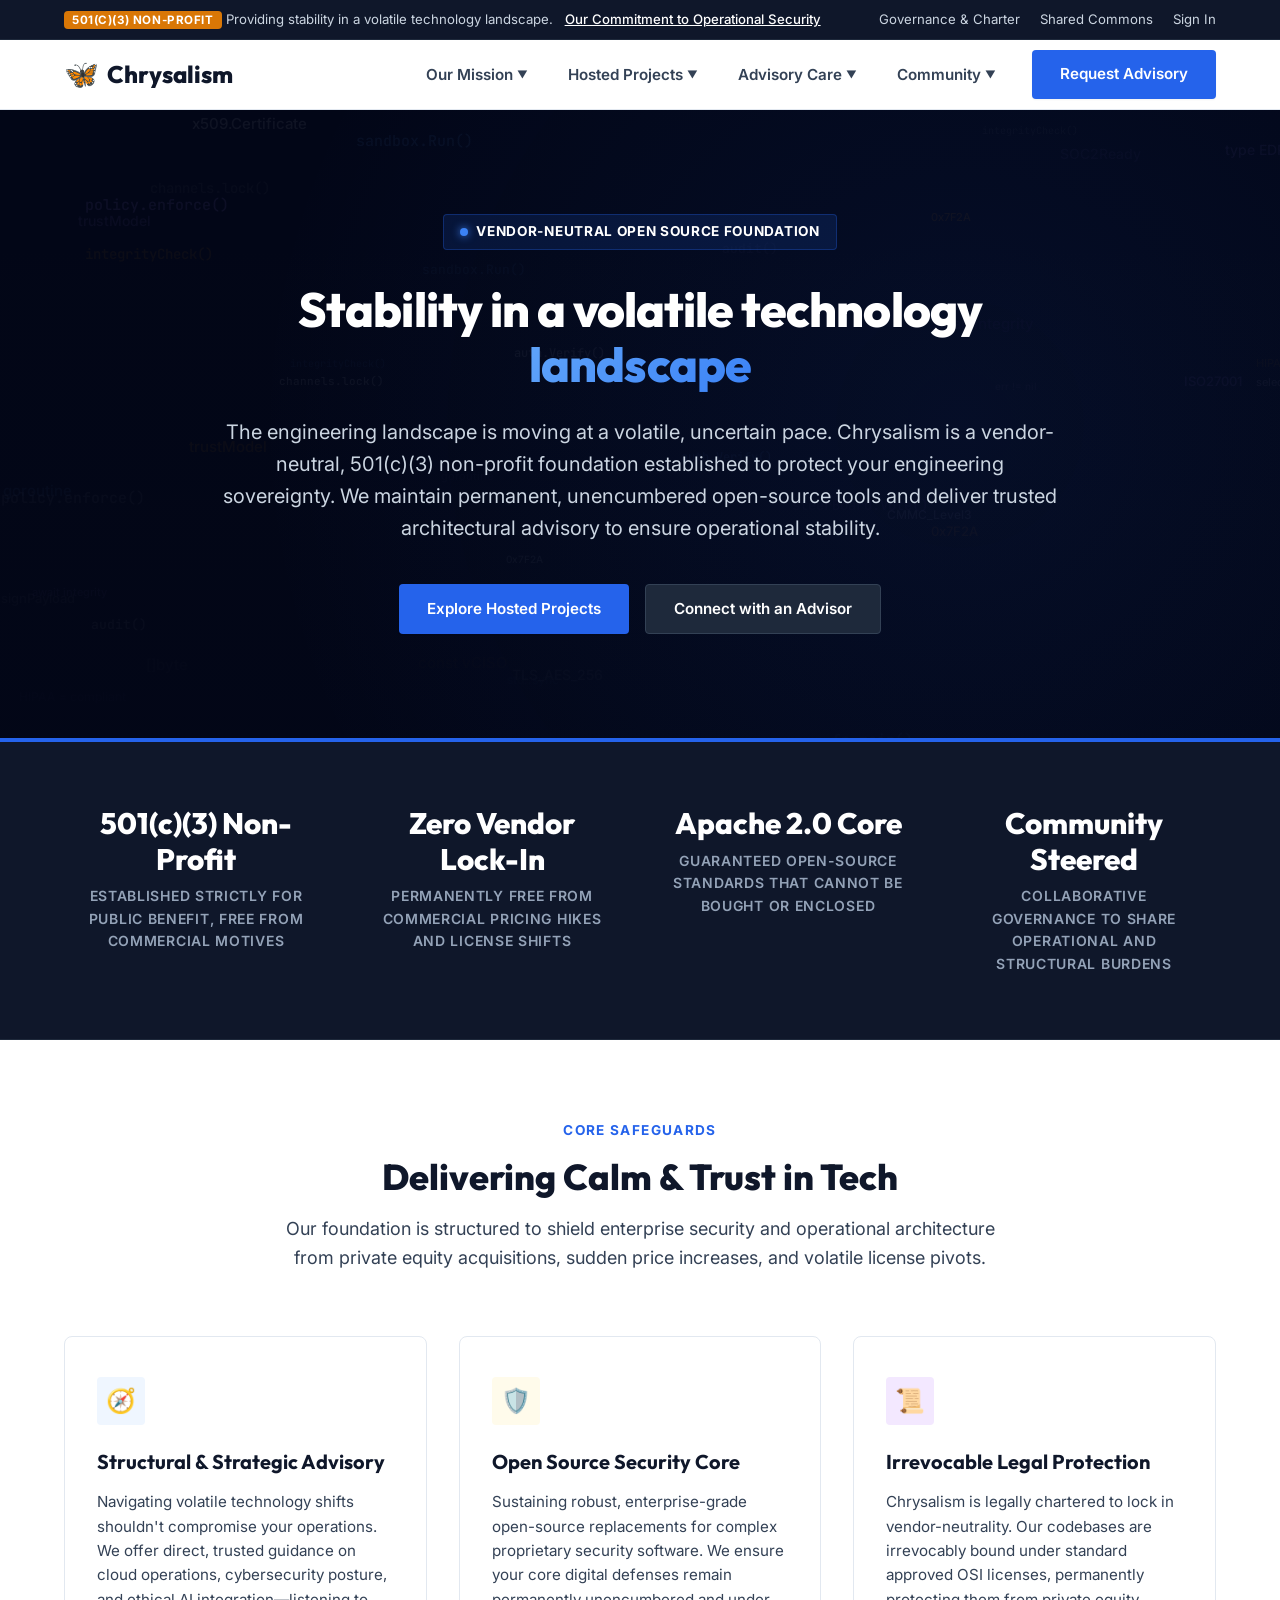
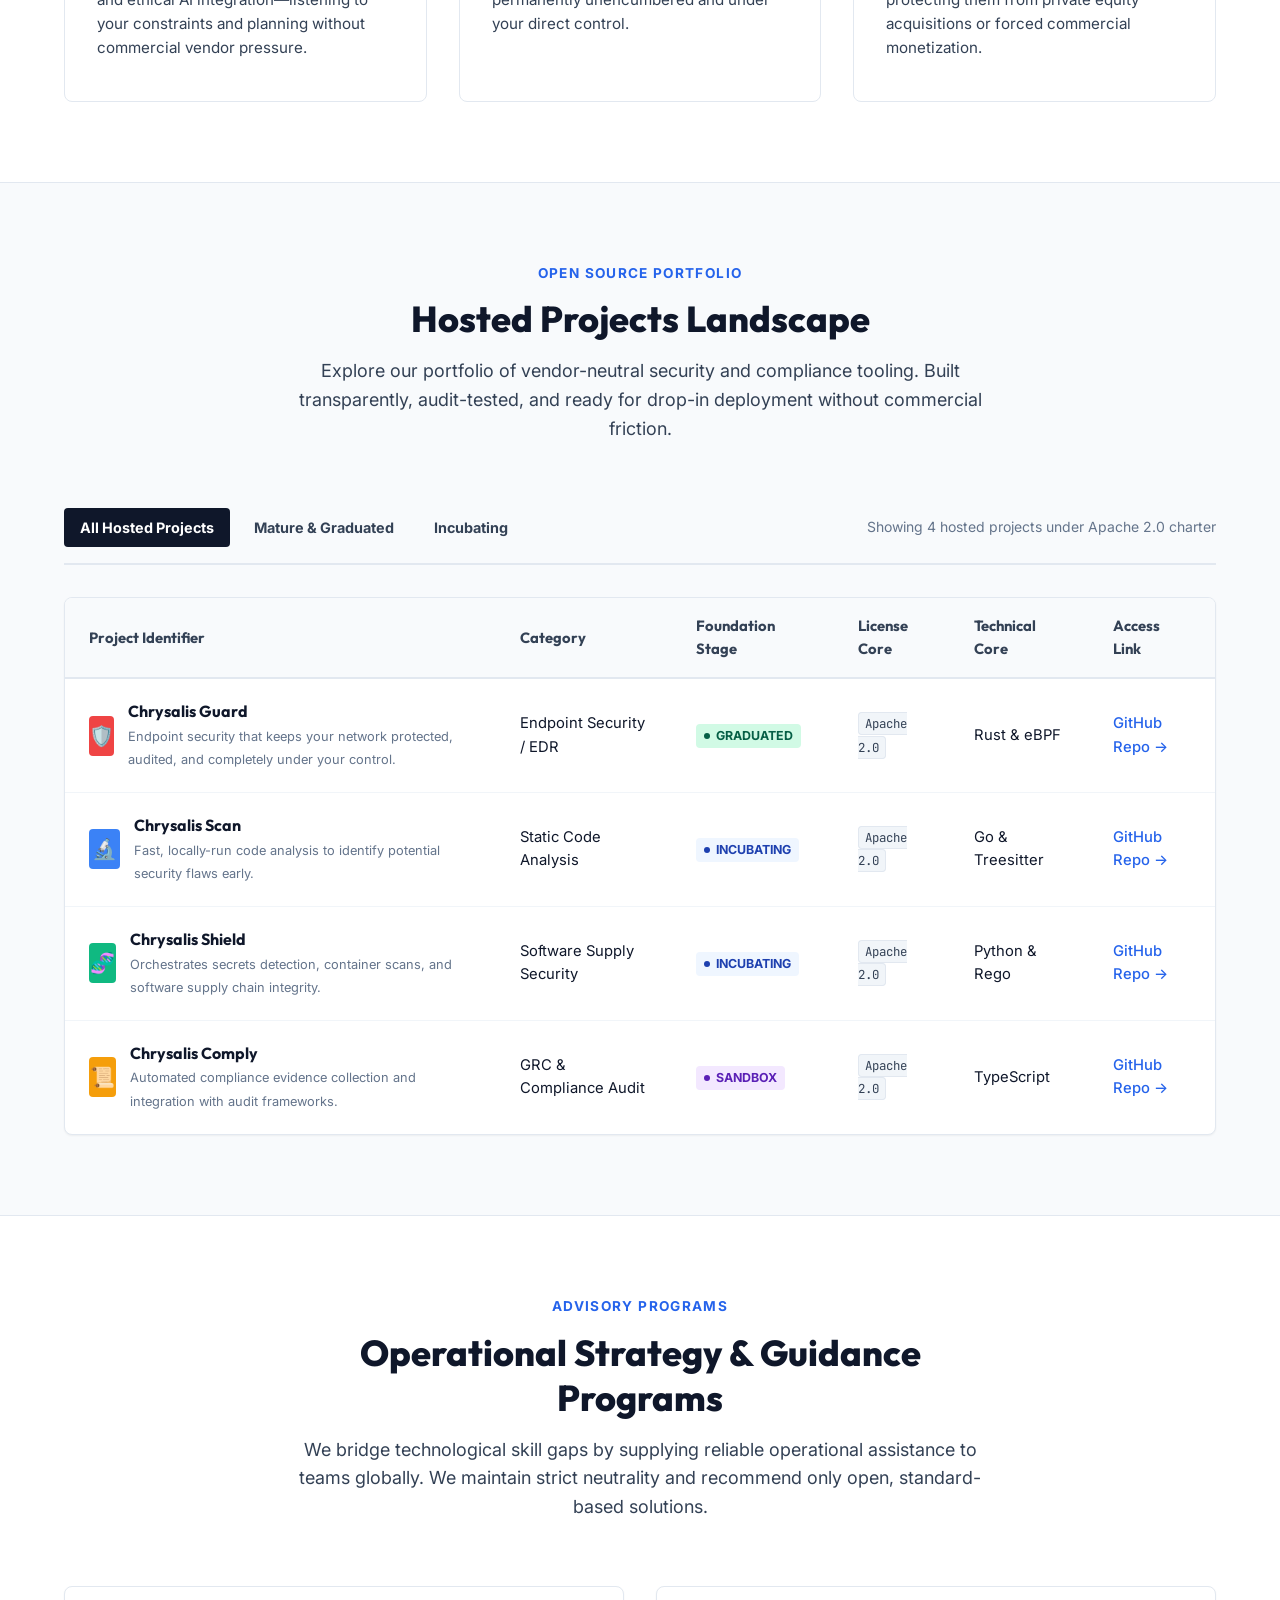
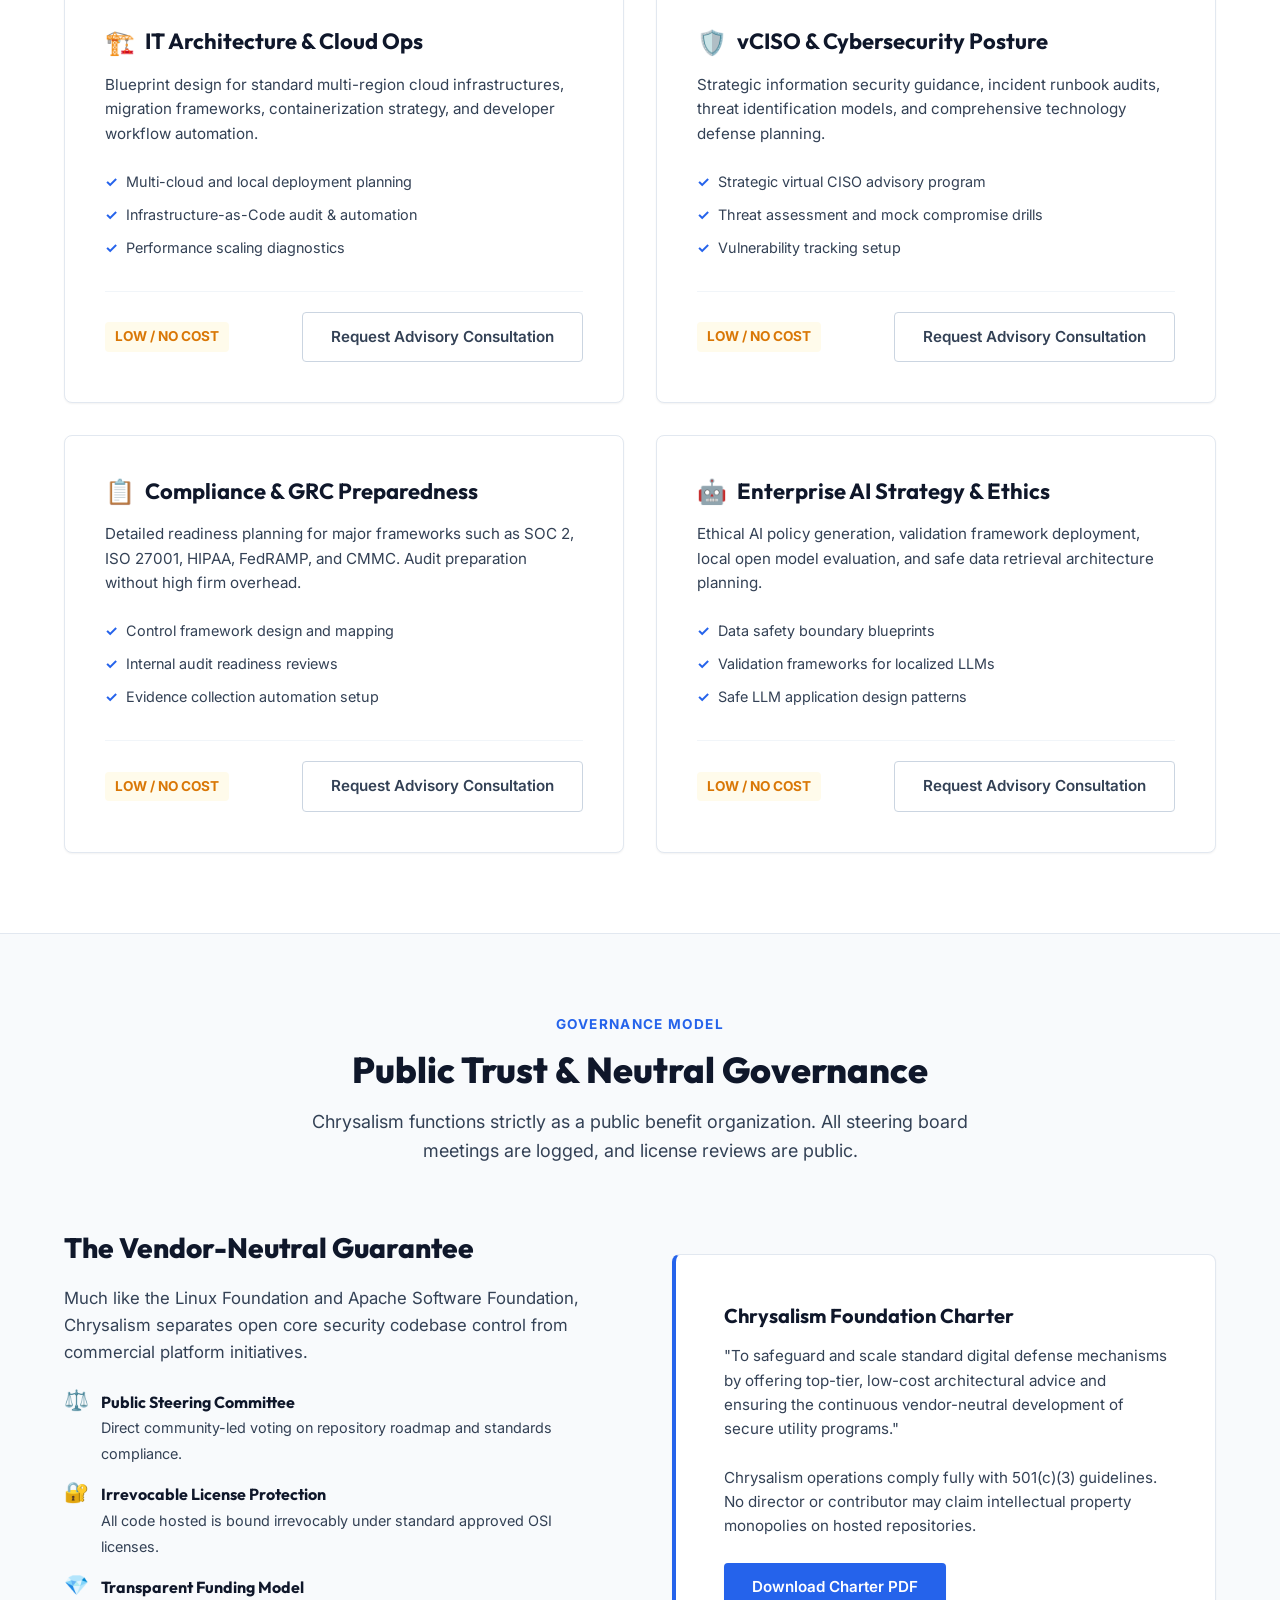
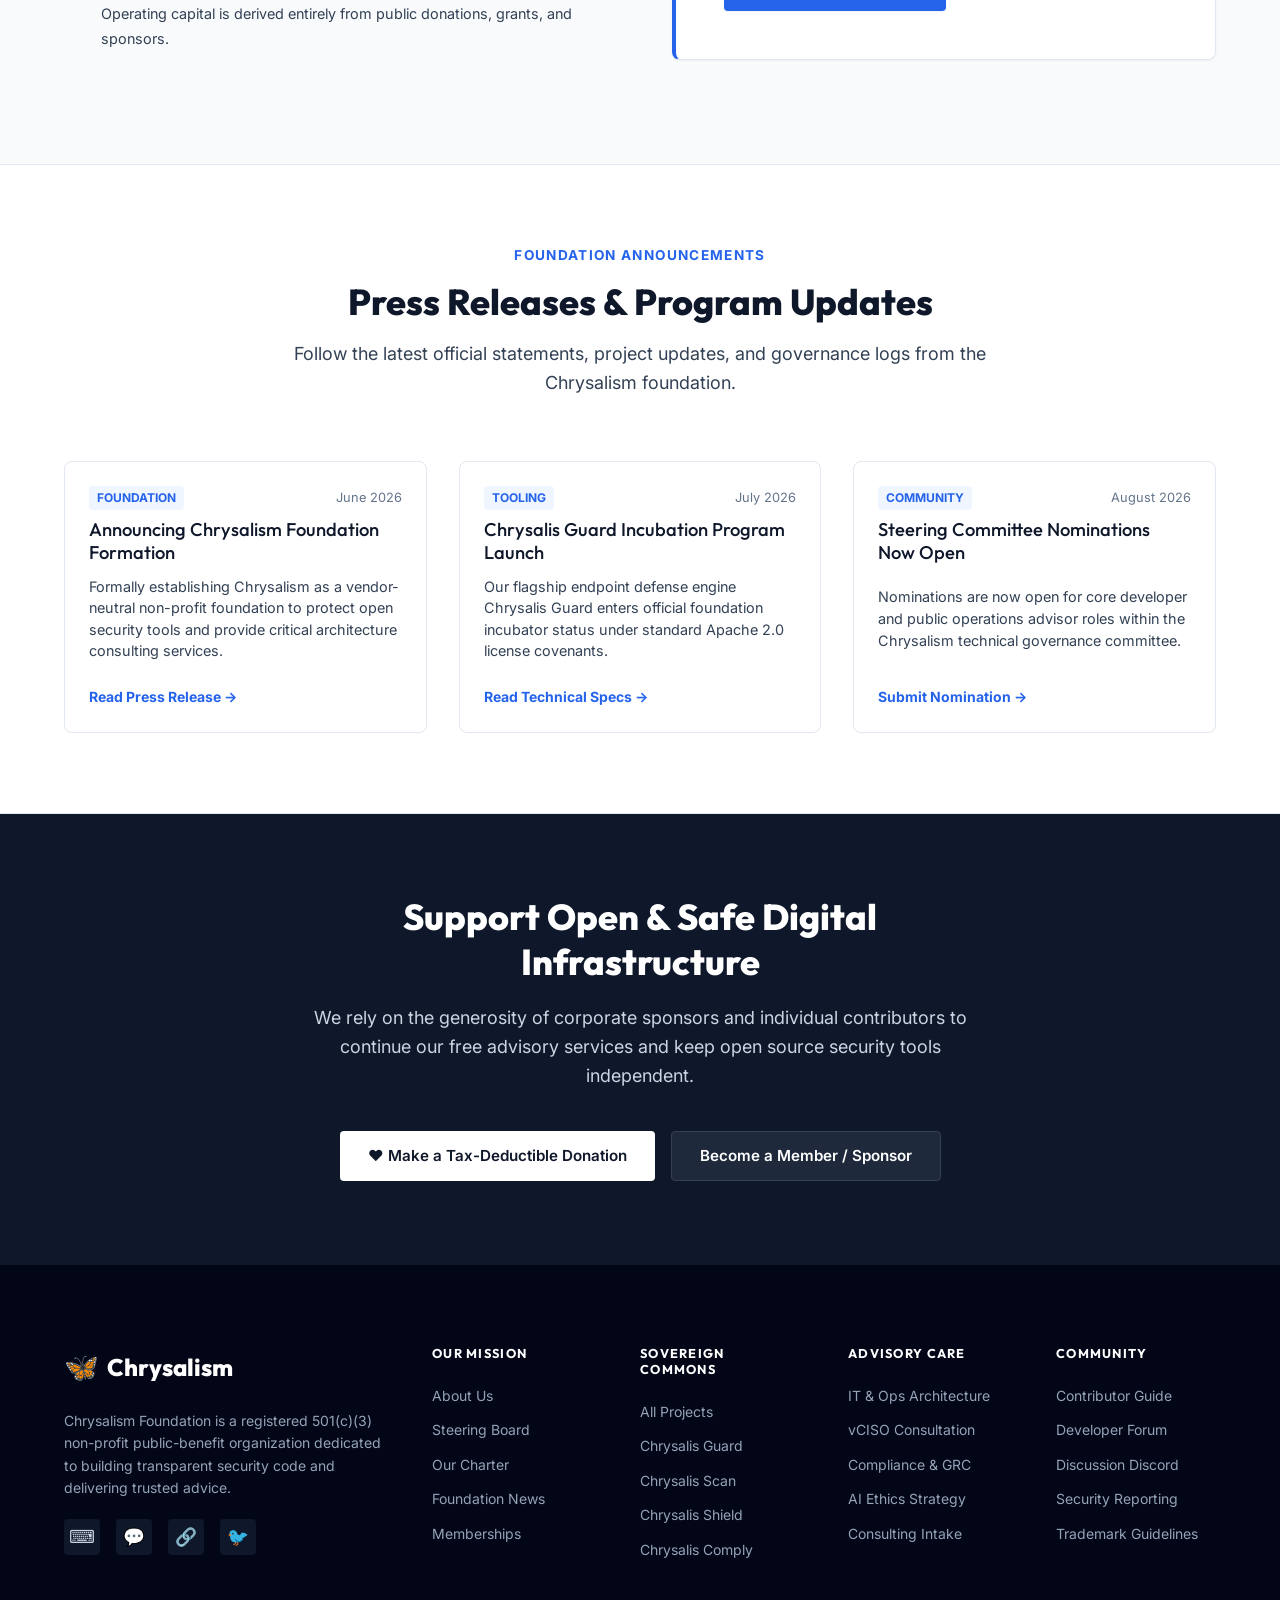
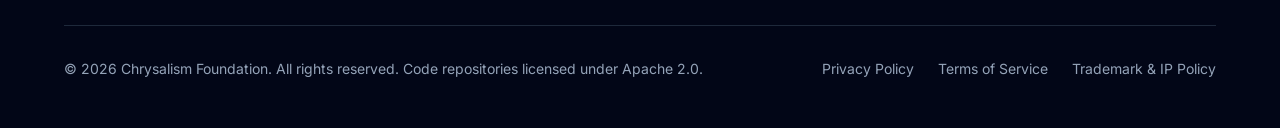
==== index.html @ ce746919 "feat: initialize Chrysalism.org foundation landing page with design system and project landscape" ====
<!DOCTYPE html>
<html lang="en">
<head>
  <meta charset="UTF-8">
  <meta name="viewport" content="width=device-width, initial-scale=1.0">
  <meta http-equiv="X-UA-Compatible" content="IE=edge">

  <!-- SEO -->
  <title>Chrysalism Foundation — Vendor-Neutral Security &amp; Infrastructure</title>
  <meta name="description" content="Chrysalism is a registered 501(c)(3) non-profit foundation providing trusted operational advisory programs and sustaining permanent, open-source security tools.">
  <meta name="keywords" content="cybersecurity, open source, non-profit, technology sanctuary, IT consulting, AI advisory, CrowdStrike alternative, Semgrep alternative, vCISO, compliance">
  <meta name="author" content="Chrysalism Foundation">
  <meta name="theme-color" content="#0f172a">

  <!-- Open Graph -->
  <meta property="og:title" content="Chrysalism Foundation — Vendor-Neutral Security &amp; Infrastructure">
  <meta property="og:description" content="Operational advisory programs and permanent, vendor-neutral security shields.">
  <meta property="og:type" content="website">
  <meta property="og:url" content="https://chrysalism.org">

  <!-- Fonts -->
  <link rel="preconnect" href="https://fonts.googleapis.com">
  <link rel="preconnect" href="https://fonts.gstatic.com" crossorigin>
  <link href="https://fonts.googleapis.com/css2?family=Inter:wght@400;500;600;700&family=Outfit:wght@400;600;700;800&family=JetBrains+Mono:wght@400;700&display=swap" rel="stylesheet">

  <!-- Styles -->
  <link rel="stylesheet" href="css/style.css">
</head>
<body>

  <!-- ============ TOP UTILITY BAR ============ -->
  <div class="top-bar" id="top-bar">
    <div class="top-bar-inner">
      <div class="top-bar-announcement">
        <span class="nonprofit-badge">501(c)(3) Non-Profit</span>
        <span>Providing stability in a volatile technology landscape.</span>
        <a href="#support" id="announcement-link">Our Commitment to Operational Security</a>
      </div>
      <div class="top-bar-links">
        <a href="#governance" id="top-bar-gov">Governance &amp; Charter</a>
        <a href="#community" id="top-bar-comm">Shared Commons</a>
        <a href="#" id="top-bar-signin">Sign In</a>
      </div>
    </div>
  </div>

  <!-- ============ NAVIGATION HEADER ============ -->
  <nav class="main-nav" id="main-nav" role="navigation" aria-label="Main Navigation">
    <div class="nav-inner">
      <a href="#hero" class="nav-brand" id="nav-brand">
        <span class="brand-icon" aria-hidden="true">🦋</span>
        Chrysalism
      </a>

      <button class="nav-toggle" id="nav-toggle" aria-label="Toggle navigation menu" aria-expanded="false">
        <span></span>
        <span></span>
        <span></span>
      </button>

      <div class="nav-links" id="nav-links">
        <!-- Our Mission -->
        <div class="nav-item">
          <button class="nav-link" aria-haspopup="true" aria-expanded="false">
            Our Mission <span class="caret" aria-hidden="true">▼</span>
          </button>
          <div class="nav-dropdown" role="menu">
            <a href="#pillars" class="nav-dropdown-item" role="menuitem">
              <strong>Foundation Principles</strong>
              <span>Our commitment to shielding you from technical anxiety</span>
            </a>
            <a href="#governance" class="nav-dropdown-item" role="menuitem">
              <strong>Protected Stability</strong>
              <span>How our charter prevents private acquisition or forced licensing shifts</span>
            </a>
            <a href="#press" class="nav-dropdown-item" role="menuitem">
              <strong>Announcements &amp; Releases</strong>
              <span>Program updates and new repository coordinates</span>
            </a>
          </div>
        </div>

        <!-- Hosted Projects -->
        <div class="nav-item">
          <button class="nav-link" aria-haspopup="true" aria-expanded="false">
            Hosted Projects <span class="caret" aria-hidden="true">▼</span>
          </button>
          <div class="nav-dropdown" role="menu">
            <a href="#landscape" class="nav-dropdown-item" role="menuitem">
              <strong>Sovereign Landscape</strong>
              <span>Permanent, unencumbered drop-in digital shields</span>
            </a>
            <a href="#landscape" class="nav-dropdown-item" role="menuitem">
              <strong>Host a Project</strong>
              <span>Shield your codebase under our perpetual public trust</span>
            </a>
          </div>
        </div>

        <!-- Advisory Care -->
        <div class="nav-item">
          <button class="nav-link" aria-haspopup="true" aria-expanded="false">
            Advisory Care <span class="caret" aria-hidden="true">▼</span>
          </button>
          <div class="nav-dropdown" role="menu">
            <a href="#services" class="nav-dropdown-item" role="menuitem">
              <strong>Program Portfolio</strong>
              <span>IT architecture, cybersecurity, and GRC pathways</span>
            </a>
            <a href="#services" class="nav-dropdown-item" role="menuitem">
              <strong>Advisory Consultation</strong>
              <span>Apply for zero-cost operational assistance program</span>
            </a>
          </div>
        </div>

        <!-- Shared Haven -->
        <div class="nav-item">
          <button class="nav-link" aria-haspopup="true" aria-expanded="false">
            Community <span class="caret" aria-hidden="true">▼</span>
          </button>
          <div class="nav-dropdown" role="menu">
            <a href="#community" class="nav-dropdown-item" role="menuitem">
              <strong>Shared Technical Channels</strong>
              <span>Real-time peer coordination channels to share the load</span>
            </a>
            <a href="#community" class="nav-dropdown-item" role="menuitem">
              <strong>Contributor Guide</strong>
              <span>Help maintain public utility security tools</span>
            </a>
          </div>
        </div>

        <a href="#services" class="btn nav-cta-btn" id="nav-cta-action">Request Advisory</a>
      </div>
    </div>
  </nav>

  <!-- ============ HERO SECTION ============ -->
  <section class="hero" id="hero">
    <canvas class="hero-canvas" id="hero-canvas" aria-hidden="true"></canvas>
    <div class="hero-overlay"></div>

    <div class="container">
      <div class="hero-content">
        <div class="hero-tagline" id="hero-tag">
          <span class="dot" aria-hidden="true"></span>
          Vendor-Neutral Open Source Foundation
        </div>
        <h1 class="hero-title" id="hero-title">
          Stability in a volatile technology <span class="highlight">landscape</span>
        </h1>
        <p class="hero-subtitle" id="hero-subtitle">
          The engineering landscape is moving at a volatile, uncertain pace. Chrysalism is a vendor-neutral, 501(c)(3) non-profit foundation established to protect your engineering sovereignty. We maintain permanent, unencumbered open-source tools and deliver trusted architectural advisory to ensure operational stability.
        </p>
        <div class="hero-buttons" id="hero-buttons">
          <a href="#landscape" class="btn btn-primary" id="hero-btn-landscape">Explore Hosted Projects</a>
          <a href="#services" class="btn btn-secondary" id="hero-btn-services">Connect with an Advisor</a>
        </div>
      </div>
    </div>
  </section>

  <!-- ============ MISSION METRICS ============ -->
  <section class="metrics-section" id="metrics">
    <div class="container">
      <div class="metrics-grid" id="metrics-grid">
        <div class="metric-card">
          <div class="metric-num">501(c)(3) Non-Profit</div>
          <div class="metric-label">Established strictly for public benefit, free from commercial motives</div>
        </div>
        <div class="metric-card">
          <div class="metric-num">Zero Vendor Lock-In</div>
          <div class="metric-label">Permanently free from commercial pricing hikes and license shifts</div>
        </div>
        <div class="metric-card">
          <div class="metric-num">Apache 2.0 Core</div>
          <div class="metric-label">Guaranteed open-source standards that cannot be bought or enclosed</div>
        </div>
        <div class="metric-card">
          <div class="metric-num">Community Steered</div>
          <div class="metric-label">Collaborative governance to share operational and structural burdens</div>
        </div>
      </div>
    </div>
  </section>

  <!-- ============ PILLARS / MISSION ============ -->
  <section class="section" id="pillars">
    <div class="container">
      <div class="section-header">
        <span class="section-tag">Core Safeguards</span>
        <h2 class="section-title">Delivering Calm &amp; Trust in Tech</h2>
        <p class="section-description">
          Our foundation is structured to shield enterprise security and operational architecture from private equity acquisitions, sudden price increases, and volatile license pivots.
        </p>
      </div>

      <div class="pillars-grid" id="pillars-grid">
        <!-- Pillar 1 -->
        <div class="pillar-card pillar-blue" id="pillar-card-advisory">
          <div class="pillar-icon" aria-hidden="true">🧭</div>
          <h3>Structural &amp; Strategic Advisory</h3>
          <p>Navigating volatile technology shifts shouldn't compromise your operations. We offer direct, trusted guidance on cloud operations, cybersecurity posture, and ethical AI integration—listening to your constraints and planning without commercial vendor pressure.</p>
        </div>

        <!-- Pillar 2 -->
        <div class="pillar-card pillar-amber" id="pillar-card-landscape">
          <div class="pillar-icon" aria-hidden="true">🛡️</div>
          <h3>Open Source Security Core</h3>
          <p>Sustaining robust, enterprise-grade open-source replacements for complex proprietary security software. We ensure your core digital defenses remain permanently unencumbered and under your direct control.</p>
        </div>

        <!-- Pillar 3 -->
        <div class="pillar-card pillar-lavender" id="pillar-card-charter">
          <div class="pillar-icon" aria-hidden="true">📜</div>
          <h3>Irrevocable Legal Protection</h3>
          <p>Chrysalism is legally chartered to lock in vendor-neutrality. Our codebases are irrevocably bound under standard approved OSI licenses, permanently protecting them from private equity acquisitions or forced commercial monetization.</p>
        </div>
      </div>
    </div>
  </section>

  <!-- ============ PROJECTS LANDSCAPE DIRECTORY ============ -->
  <section class="section alt-bg" id="landscape">
    <div class="container">
      <div class="section-header">
        <span class="section-tag">Open Source Portfolio</span>
        <h2 class="section-title">Hosted Projects Landscape</h2>
        <p class="section-description">
          Explore our portfolio of vendor-neutral security and compliance tooling. Built transparently, audit-tested, and ready for drop-in deployment without commercial friction.
        </p>
      </div>

      <div class="landscape-filter-bar" id="landscape-filter-bar">
        <div class="landscape-tabs">
          <span class="landscape-tab active" id="tab-all">All Hosted Projects</span>
          <span class="landscape-tab" id="tab-graduated">Mature &amp; Graduated</span>
          <span class="landscape-tab" id="tab-incubating">Incubating</span>
        </div>
        <div class="landscape-info">Showing 4 hosted projects under Apache 2.0 charter</div>
      </div>

      <div class="projects-table-container">
        <table class="projects-table" id="projects-table" aria-label="Hosted Projects Landscape">
          <thead>
            <tr>
              <th scope="col">Project Identifier</th>
              <th scope="col">Category</th>
              <th scope="col">Foundation Stage</th>
              <th scope="col">License Core</th>
              <th scope="col">Technical Core</th>
              <th scope="col">Access Link</th>
            </tr>
          </thead>
          <tbody>
            <!-- Project 1 -->
            <tr data-stage="graduated">
              <td>
                <div class="project-name-col">
                  <div class="project-logo-circle guard" aria-hidden="true">🛡️</div>
                  <div class="project-details">
                    <strong>Chrysalis Guard</strong>
                    <span>Endpoint security that keeps your network protected, audited, and completely under your control.</span>
                  </div>
                </div>
              </td>
              <td>Endpoint Security / EDR</td>
              <td><span class="status-badge mature">Graduated</span></td>
              <td><span class="license-badge">Apache 2.0</span></td>
              <td>Rust &amp; eBPF</td>
              <td><a href="#" id="guard-github-link">GitHub Repo →</a></td>
            </tr>
            <!-- Project 2 -->
            <tr data-stage="incubating">
              <td>
                <div class="project-name-col">
                  <div class="project-logo-circle scan" aria-hidden="true">🔬</div>
                  <div class="project-details">
                    <strong>Chrysalis Scan</strong>
                    <span>Fast, locally-run code analysis to identify potential security flaws early.</span>
                  </div>
                </div>
              </td>
              <td>Static Code Analysis</td>
              <td><span class="status-badge incubating">Incubating</span></td>
              <td><span class="license-badge">Apache 2.0</span></td>
              <td>Go &amp; Treesitter</td>
              <td><a href="#" id="scan-github-link">GitHub Repo →</a></td>
            </tr>
            <!-- Project 3 -->
            <tr data-stage="incubating">
              <td>
                <div class="project-name-col">
                  <div class="project-logo-circle shield" aria-hidden="true">🧬</div>
                  <div class="project-details">
                    <strong>Chrysalis Shield</strong>
                    <span>Orchestrates secrets detection, container scans, and software supply chain integrity.</span>
                  </div>
                </div>
              </td>
              <td>Software Supply Security</td>
              <td><span class="status-badge incubating">Incubating</span></td>
              <td><span class="license-badge">Apache 2.0</span></td>
              <td>Python &amp; Rego</td>
              <td><a href="#" id="shield-github-link">GitHub Repo →</a></td>
            </tr>
            <!-- Project 4 -->
            <tr data-stage="incubating">
              <td>
                <div class="project-name-col">
                  <div class="project-logo-circle comply" aria-hidden="true">📜</div>
                  <div class="project-details">
                    <strong>Chrysalis Comply</strong>
                    <span>Automated compliance evidence collection and integration with audit frameworks.</span>
                  </div>
                </div>
              </td>
              <td>GRC &amp; Compliance Audit</td>
              <td><span class="status-badge sandbox">Sandbox</span></td>
              <td><span class="license-badge">Apache 2.0</span></td>
              <td>TypeScript</td>
              <td><a href="#" id="comply-github-link">GitHub Repo →</a></td>
            </tr>
          </tbody>
        </table>
      </div>
    </div>
  </section>

  <!-- ============ SERVICES CATALOG ============ -->
  <section class="section" id="services">
    <div class="container">
      <div class="section-header">
        <span class="section-tag">Advisory Programs</span>
        <h2 class="section-title">Operational Strategy &amp; Guidance Programs</h2>
        <p class="section-description">
          We bridge technological skill gaps by supplying reliable operational assistance to teams globally. We maintain strict neutrality and recommend only open, standard-based solutions.
        </p>
      </div>

      <div class="services-catalog" id="services-catalog">
        <!-- Card 1 -->
        <div class="catalog-card" id="service-card-ops">
          <h3>
            <span class="catalog-card-icon" aria-hidden="true">🏗️</span>
            IT Architecture &amp; Cloud Ops
          </h3>
          <p>Blueprint design for standard multi-region cloud infrastructures, migration frameworks, containerization strategy, and developer workflow automation.</p>
          <div class="catalog-features">
            <div class="catalog-feature-item">Multi-cloud and local deployment planning</div>
            <div class="catalog-feature-item">Infrastructure-as-Code audit &amp; automation</div>
            <div class="catalog-feature-item">Performance scaling diagnostics</div>
          </div>
          <div class="catalog-card-footer">
            <span class="price-indicator">Low / No Cost</span>
            <a href="#" class="btn btn-outline" id="service-ops-apply">Request Advisory Consultation</a>
          </div>
        </div>

        <!-- Card 2 -->
        <div class="catalog-card" id="service-card-ciso">
          <h3>
            <span class="catalog-card-icon" aria-hidden="true">🛡️</span>
            vCISO &amp; Cybersecurity Posture
          </h3>
          <p>Strategic information security guidance, incident runbook audits, threat identification models, and comprehensive technology defense planning.</p>
          <div class="catalog-features">
            <div class="catalog-feature-item">Strategic virtual CISO advisory program</div>
            <div class="catalog-feature-item">Threat assessment and mock compromise drills</div>
            <div class="catalog-feature-item">Vulnerability tracking setup</div>
          </div>
          <div class="catalog-card-footer">
            <span class="price-indicator">Low / No Cost</span>
            <a href="#" class="btn btn-outline" id="service-ciso-apply">Request Advisory Consultation</a>
          </div>
        </div>

        <!-- Card 3 -->
        <div class="catalog-card" id="service-card-grc">
          <h3>
            <span class="catalog-card-icon" aria-hidden="true">📋</span>
            Compliance &amp; GRC Preparedness
          </h3>
          <p>Detailed readiness planning for major frameworks such as SOC 2, ISO 27001, HIPAA, FedRAMP, and CMMC. Audit preparation without high firm overhead.</p>
          <div class="catalog-features">
            <div class="catalog-feature-item">Control framework design and mapping</div>
            <div class="catalog-feature-item">Internal audit readiness reviews</div>
            <div class="catalog-feature-item">Evidence collection automation setup</div>
          </div>
          <div class="catalog-card-footer">
            <span class="price-indicator">Low / No Cost</span>
            <a href="#" class="btn btn-outline" id="service-grc-apply">Request Advisory Consultation</a>
          </div>
        </div>

        <!-- Card 4 -->
        <div class="catalog-card" id="service-card-ai">
          <h3>
            <span class="catalog-card-icon" aria-hidden="true">🤖</span>
            Enterprise AI Strategy &amp; Ethics
          </h3>
          <p>Ethical AI policy generation, validation framework deployment, local open model evaluation, and safe data retrieval architecture planning.</p>
          <div class="catalog-features">
            <div class="catalog-feature-item">Data safety boundary blueprints</div>
            <div class="catalog-feature-item">Validation frameworks for localized LLMs</div>
            <div class="catalog-feature-item">Safe LLM application design patterns</div>
          </div>
          <div class="catalog-card-footer">
            <span class="price-indicator">Low / No Cost</span>
            <a href="#" class="btn btn-outline" id="service-ai-apply">Request Advisory Consultation</a>
          </div>
        </div>
      </div>
    </div>
  </section>

  <!-- ============ GOVERNANCE & CHARTER ============ -->
  <section class="section alt-bg" id="governance">
    <div class="container">
      <div class="section-header">
        <span class="section-tag">Governance Model</span>
        <h2 class="section-title">Public Trust &amp; Neutral Governance</h2>
        <p class="section-description">
          Chrysalism functions strictly as a public benefit organization. All steering board meetings are logged, and license reviews are public.
        </p>
      </div>

      <div class="governance-layout">
        <div class="governance-text">
          <h3>The Vendor-Neutral Guarantee</h3>
          <p>
            Much like the Linux Foundation and Apache Software Foundation, Chrysalism separates open core security codebase control from commercial platform initiatives.
          </p>
          <div class="governance-bullets">
            <div class="governance-bullet-item">
              <span class="governance-bullet-item-icon">⚖️</span>
              <div class="governance-bullet-item-text">
                <strong>Public Steering Committee</strong>
                <span>Direct community-led voting on repository roadmap and standards compliance.</span>
              </div>
            </div>
            <div class="governance-bullet-item">
              <span class="governance-bullet-item-icon">🔐</span>
              <div class="governance-bullet-item-text">
                <strong>Irrevocable License Protection</strong>
                <span>All code hosted is bound irrevocably under standard approved OSI licenses.</span>
              </div>
            </div>
            <div class="governance-bullet-item">
              <span class="governance-bullet-item-icon">💎</span>
              <div class="governance-bullet-item-text">
                <strong>Transparent Funding Model</strong>
                <span>Operating capital is derived entirely from public donations, grants, and sponsors.</span>
              </div>
            </div>
          </div>
        </div>

        <div class="governance-charter-box" id="governance-charter-box">
          <h4>Chrysalism Foundation Charter</h4>
          <p>
            "To safeguard and scale standard digital defense mechanisms by offering top-tier, low-cost architectural advice and ensuring the continuous vendor-neutral development of secure utility programs."
          </p>
          <p>
            Chrysalism operations comply fully with 501(c)(3) guidelines. No director or contributor may claim intellectual property monopolies on hosted repositories.
          </p>
          <a href="#" class="btn btn-primary" id="charter-download">Download Charter PDF</a>
        </div>
      </div>
    </div>
  </section>

  <!-- ============ PRESS ROOM / NEWS ============ -->
  <section class="section" id="press">
    <div class="container">
      <div class="section-header">
        <span class="section-tag">Foundation Announcements</span>
        <h2 class="section-title">Press Releases &amp; Program Updates</h2>
        <p class="section-description">
          Follow the latest official statements, project updates, and governance logs from the Chrysalism foundation.
        </p>
      </div>

      <div class="press-grid" id="press-grid">
        <!-- Card 1 -->
        <div class="press-card" id="press-card-launch">
          <div class="press-tag-bar">
            <span class="press-tag">Foundation</span>
            <span class="press-date">June 2026</span>
          </div>
          <div class="press-body">
            <h3><a href="#" id="press-title-1">Announcing Chrysalism Foundation Formation</a></h3>
            <p>Formally establishing Chrysalism as a vendor-neutral non-profit foundation to protect open security tools and provide critical architecture consulting services.</p>
            <a href="#" class="press-read-more" id="press-read-1">Read Press Release →</a>
          </div>
        </div>

        <!-- Card 2 -->
        <div class="press-card" id="press-card-edr">
          <div class="press-tag-bar">
            <span class="press-tag">Tooling</span>
            <span class="press-date">July 2026</span>
          </div>
          <div class="press-body">
            <h3><a href="#" id="press-title-2">Chrysalis Guard Incubation Program Launch</a></h3>
            <p>Our flagship endpoint defense engine Chrysalis Guard enters official foundation incubator status under standard Apache 2.0 license covenants.</p>
            <a href="#" class="press-read-more" id="press-read-2">Read Technical Specs →</a>
          </div>
        </div>

        <!-- Card 3 -->
        <div class="press-card" id="press-card-volunteers">
          <div class="press-tag-bar">
            <span class="press-tag">Community</span>
            <span class="press-date">August 2026</span>
          </div>
          <div class="press-body">
            <h3><a href="#" id="press-title-3">Steering Committee Nominations Now Open</a></h3>
            <p>Nominations are now open for core developer and public operations advisor roles within the Chrysalism technical governance committee.</p>
            <a href="#" class="press-read-more" id="press-read-3">Submit Nomination →</a>
          </div>
        </div>
      </div>
    </div>
  </section>

  <!-- ============ SUPPORT / DONATION BAR ============ -->
  <section class="support-section" id="support">
    <div class="container">
      <div class="support-container">
        <h2>Support Open &amp; Safe Digital Infrastructure</h2>
        <p>
          We rely on the generosity of corporate sponsors and individual contributors to continue our free advisory services and keep open source security tools independent.
        </p>
        <div class="support-actions">
          <a href="#" class="btn btn-white" id="support-btn-donate">❤️ Make a Tax-Deductible Donation</a>
          <a href="#" class="btn btn-secondary" id="support-btn-sponsor">Become a Member / Sponsor</a>
        </div>
      </div>
    </div>
  </section>

  <!-- ============ DIRECTORY FOOTER ============ -->
  <footer class="main-footer" id="main-footer" role="contentinfo">
    <div class="container">
      <div class="footer-grid" id="footer-grid">
        <!-- Brand -->
        <div class="footer-brand">
          <a href="#hero" class="nav-brand">
            <span class="brand-icon" aria-hidden="true">🦋</span>
            Chrysalism
          </a>
          <p>
            Chrysalism Foundation is a registered 501(c)(3) non-profit public-benefit organization dedicated to building transparent security code and delivering trusted advice.
          </p>
          <div class="footer-social-icons" id="footer-socials">
            <a href="#" class="footer-social-link" aria-label="GitHub" title="GitHub">⌨</a>
            <a href="#" class="footer-social-link" aria-label="Discord" title="Discord">💬</a>
            <a href="#" class="footer-social-link" aria-label="LinkedIn" title="LinkedIn">🔗</a>
            <a href="#" class="footer-social-link" aria-label="Twitter" title="Twitter">🐦</a>
          </div>
        </div>

        <!-- Directory Columns -->
        <div class="footer-col">
          <h4>Our Mission</h4>
          <ul>
            <li><a href="#pillars">About Us</a></li>
            <li><a href="#governance">Steering Board</a></li>
            <li><a href="#governance">Our Charter</a></li>
            <li><a href="#press">Foundation News</a></li>
            <li><a href="#support">Memberships</a></li>
          </ul>
        </div>

        <div class="footer-col">
          <h4>Sovereign Commons</h4>
          <ul>
            <li><a href="#landscape">All Projects</a></li>
            <li><a href="#landscape">Chrysalis Guard</a></li>
            <li><a href="#landscape">Chrysalis Scan</a></li>
            <li><a href="#landscape">Chrysalis Shield</a></li>
            <li><a href="#landscape">Chrysalis Comply</a></li>
          </ul>
        </div>

        <div class="footer-col">
          <h4>Advisory Care</h4>
          <ul>
            <li><a href="#services">IT &amp; Ops Architecture</a></li>
            <li><a href="#services">vCISO Consultation</a></li>
            <li><a href="#services">Compliance &amp; GRC</a></li>
            <li><a href="#services">AI Ethics Strategy</a></li>
            <li><a href="#services">Consulting Intake</a></li>
          </ul>
        </div>

        <div class="footer-col">
          <h4>Community</h4>
          <ul>
            <li><a href="#community">Contributor Guide</a></li>
            <li><a href="#community">Developer Forum</a></li>
            <li><a href="#community">Discussion Discord</a></li>
            <li><a href="#">Security Reporting</a></li>
            <li><a href="#">Trademark Guidelines</a></li>
          </ul>
        </div>
      </div>

      <div class="footer-bottom" id="footer-bottom">
        <p>&copy; 2026 Chrysalism Foundation. All rights reserved. Code repositories licensed under Apache 2.0.</p>
        <div class="footer-legal-links">
          <a href="#">Privacy Policy</a>
          <a href="#">Terms of Service</a>
          <a href="#">Trademark &amp; IP Policy</a>
        </div>
      </div>
    </div>
  </footer>

  <!-- Scripts -->
  <script src="js/main.js"></script>
</body>
</html>
---- css/style.css ----
/* ================================================================
   CHRYSALISM.ORG — Trustworthy Foundation Design System
   Inspired by The Linux Foundation, CNCF, and Apache.org
   ================================================================ */

/* --- CSS Custom Properties (Design Tokens) --- */
:root {
  /* Theme Palette — Clean Slate & Trust Blue */
  --slate-950: #020617;
  --slate-900: #0f172a;
  --slate-800: #1e293b;
  --slate-700: #334155;
  --slate-600: #475569;
  --slate-500: #64748b;
  --slate-400: #94a3b8;
  --slate-300: #cbd5e1;
  --slate-200: #e2e8f0;
  --slate-100: #f1f5f9;
  --slate-50:  #f8fafc;

  /* Accent Trust Blue & Amber Highlights */
  --blue-700: #1d4ed8;
  --blue-600: #2563eb;
  --blue-500: #3b82f6;
  --blue-50:  #eff6ff;

  --amber-600: #d97706;
  --amber-500: #f59e0b;
  --amber-400: #fbbf24;
  --amber-50:  #fffbeb;

  --lavender-600: #7c3aed;
  --lavender-500: #8b5cf6;
  --lavender-100: #f3e8ff;

  /* Semantic Mappings */
  --bg-primary: #ffffff;
  --bg-secondary: var(--slate-50);
  --bg-tertiary: var(--slate-100);
  
  --text-primary: var(--slate-900);
  --text-secondary: var(--slate-700);
  --text-muted: var(--slate-500);
  
  --border-color: var(--slate-200);
  --border-focus: var(--blue-600);
  
  --accent-primary: var(--blue-600);
  --accent-hover: var(--blue-700);

  /* Typography */
  --font-heading: 'Outfit', -apple-system, BlinkMacSystemFont, "Segoe UI", Roboto, Helvetica, Arial, sans-serif;
  --font-body: 'Inter', -apple-system, BlinkMacSystemFont, "Segoe UI", Roboto, Helvetica, Arial, sans-serif;
  --font-mono: 'JetBrains Mono', 'Fira Code', 'Courier New', monospace;

  /* Layout */
  --max-width: 1200px;
  --nav-height: 70px;
  --top-bar-height: 40px;
  
  /* Radii */
  --radius-sm: 4px;
  --radius-md: 8px;
  --radius-lg: 12px;
  
  /* Shadows */
  --shadow-sm: 0 1px 2px 0 rgba(0, 0, 0, 0.05);
  --shadow-md: 0 4px 6px -1px rgba(0, 0, 0, 0.1), 0 2px 4px -1px rgba(0, 0, 0, 0.06);
  --shadow-lg: 0 10px 15px -3px rgba(0, 0, 0, 0.1), 0 4px 6px -2px rgba(0, 0, 0, 0.05);
}

/* --- Reset & Base Styles --- */
*, *::before, *::after {
  margin: 0;
  padding: 0;
  box-sizing: border-box;
}

html {
  scroll-behavior: smooth;
  font-size: 16px;
}

body {
  font-family: var(--font-body);
  background-color: var(--bg-primary);
  color: var(--text-primary);
  line-height: 1.6;
  -webkit-font-smoothing: antialiased;
  -moz-osx-font-smoothing: grayscale;
}

a {
  color: var(--accent-primary);
  text-decoration: none;
  font-weight: 500;
  transition: color 0.15s ease-in-out;
}

a:hover {
  color: var(--accent-hover);
  text-decoration: underline;
}

h1, h2, h3, h4, h5, h6 {
  font-family: var(--font-heading);
  font-weight: 700;
  color: var(--slate-900);
  line-height: 1.25;
}

ul, ol {
  list-style: none;
}

/* --- Top Utility Bar (LF Inspired) --- */
.top-bar {
  height: var(--top-bar-height);
  background-color: var(--slate-900);
  color: var(--slate-300);
  font-size: 0.825rem;
  display: flex;
  align-items: center;
  border-bottom: 1px solid var(--slate-800);
  position: relative;
  z-index: 1001;
}

.top-bar-inner {
  max-width: var(--max-width);
  margin: 0 auto;
  width: 100%;
  padding: 0 1.5rem;
  display: flex;
  justify-content: space-between;
  align-items: center;
}

.top-bar-announcement a {
  color: #ffffff;
  text-decoration: underline;
  margin-left: 0.5rem;
}

.top-bar-links {
  display: flex;
  align-items: center;
  gap: 1.25rem;
}

.top-bar-links a {
  color: var(--slate-300);
  font-weight: 400;
}

.top-bar-links a:hover {
  color: #ffffff;
  text-decoration: none;
}

.nonprofit-badge {
  background-color: var(--amber-600);
  color: #ffffff;
  padding: 2px 8px;
  border-radius: var(--radius-sm);
  font-size: 0.725rem;
  font-weight: 700;
  letter-spacing: 0.05em;
  text-transform: uppercase;
}

/* --- Navigation Header --- */
.main-nav {
  height: var(--nav-height);
  background-color: #ffffff;
  border-bottom: 1px solid var(--border-color);
  position: sticky;
  top: 0;
  z-index: 1000;
  transition: box-shadow 0.2s ease;
}

.main-nav.scrolled {
  box-shadow: var(--shadow-md);
}

.nav-inner {
  max-width: var(--max-width);
  margin: 0 auto;
  height: 100%;
  padding: 0 1.5rem;
  display: flex;
  justify-content: space-between;
  align-items: center;
}

.nav-brand {
  display: flex;
  align-items: center;
  gap: 0.5rem;
  font-family: var(--font-heading);
  font-size: 1.5rem;
  font-weight: 800;
  color: var(--slate-900);
}

.nav-brand:hover {
  text-decoration: none;
  color: var(--slate-900);
}

.nav-brand .brand-icon {
  font-size: 1.75rem;
}

.nav-links {
  display: flex;
  align-items: center;
  gap: 0.5rem;
  height: 100%;
}

.nav-item {
  position: relative;
  height: 100%;
  display: flex;
  align-items: center;
}

.nav-link {
  height: 100%;
  padding: 0 1rem;
  display: flex;
  align-items: center;
  gap: 0.25rem;
  color: var(--text-secondary);
  font-size: 0.95rem;
  font-weight: 600;
  border: none;
  background: none;
  cursor: pointer;
  transition: color 0.15s ease;
  font-family: var(--font-body);
}

.nav-link:hover, .nav-item:hover .nav-link {
  color: var(--accent-primary);
}

.nav-link .caret {
  font-size: 0.65rem;
  vertical-align: middle;
}

/* Mega dropdown (LF/CNCF style) */
.nav-dropdown {
  position: absolute;
  top: 100%;
  left: 50%;
  transform: translateX(-50%) translateY(10px);
  background-color: #ffffff;
  border: 1px solid var(--border-color);
  border-radius: var(--radius-md);
  padding: 1.25rem;
  min-width: 250px;
  box-shadow: var(--shadow-lg);
  opacity: 0;
  visibility: hidden;
  pointer-events: none;
  transition: all 0.2s ease;
}

.nav-item:hover .nav-dropdown {
  opacity: 1;
  visibility: visible;
  pointer-events: auto;
  transform: translateX(-50%) translateY(0);
}

.nav-dropdown-item {
  display: block;
  padding: 0.625rem 0.875rem;
  border-radius: var(--radius-sm);
  color: var(--text-secondary);
  font-size: 0.875rem;
  font-weight: 500;
}

.nav-dropdown-item:hover {
  background-color: var(--slate-50);
  color: var(--accent-primary);
  text-decoration: none;
}

.nav-dropdown-item strong {
  display: block;
  color: var(--slate-900);
  font-size: 0.9rem;
  margin-bottom: 2px;
}

.nav-dropdown-item span {
  display: block;
  color: var(--text-muted);
  font-size: 0.775rem;
  font-weight: 400;
}

.nav-cta-btn {
  background-color: var(--accent-primary);
  color: #ffffff !important;
  padding: 0.5rem 1.25rem;
  border-radius: var(--radius-sm);
  font-weight: 600;
  font-size: 0.9rem;
  margin-left: 0.75rem;
  box-shadow: var(--shadow-sm);
  transition: background-color 0.15s ease;
}

.nav-cta-btn:hover {
  background-color: var(--accent-hover);
  text-decoration: none;
}

/* Navigation Burger Toggle */
.nav-toggle {
  display: none;
  flex-direction: column;
  justify-content: space-between;
  width: 24px;
  height: 18px;
  background: none;
  border: none;
  cursor: pointer;
  z-index: 1002;
}

.nav-toggle span {
  display: block;
  width: 100%;
  height: 2px;
  background-color: var(--slate-900);
  border-radius: 2px;
  transition: transform 0.2s ease, opacity 0.2s ease;
}

/* --- Structured Section Layout --- */
.section {
  padding: 5rem 0;
  border-bottom: 1px solid var(--border-color);
}

.section.alt-bg {
  background-color: var(--bg-secondary);
}

.container {
  max-width: var(--max-width);
  margin: 0 auto;
  padding: 0 1.5rem;
}

.section-header {
  text-align: center;
  max-width: 720px;
  margin: 0 auto 4rem;
}

.section-tag {
  color: var(--accent-primary);
  font-size: 0.85rem;
  font-weight: 700;
  text-transform: uppercase;
  letter-spacing: 0.1em;
  margin-bottom: 0.75rem;
  display: block;
}

.section-title {
  font-size: 2.25rem;
  font-weight: 800;
  color: var(--slate-900);
  margin-bottom: 1rem;
}

.section-description {
  font-size: 1.125rem;
  color: var(--text-secondary);
  line-height: 1.6;
}

/* --- Hero Section (Professional Slate w/ Falling Code) --- */
.hero {
  position: relative;
  background-color: var(--slate-950);
  color: #ffffff;
  overflow: hidden;
  padding: 6.5rem 0;
  border-bottom: 4px solid var(--blue-600);
}

.hero-canvas {
  position: absolute;
  top: 0;
  left: 0;
  width: 100%;
  height: 100%;
  z-index: 1;
  opacity: 0.35;
}

.hero-overlay {
  position: absolute;
  top: 0;
  left: 0;
  width: 100%;
  height: 100%;
  background: radial-gradient(circle at 75% 50%, rgba(37, 99, 235, 0.08) 0%, transparent 70%),
              linear-gradient(to bottom, rgba(2, 6, 23, 0.4) 0%, rgba(2, 6, 23, 0.85) 100%);
  z-index: 2;
  pointer-events: none;
}

.hero-content {
  position: relative;
  z-index: 3;
  max-width: 840px;
  margin: 0 auto;
  text-align: center;
}

.hero-tagline {
  display: inline-flex;
  align-items: center;
  gap: 0.5rem;
  background-color: rgba(37, 99, 235, 0.15);
  border: 1px solid rgba(37, 99, 235, 0.3);
  padding: 0.375rem 1rem;
  border-radius: var(--radius-sm);
  color: var(--blue-400);
  font-size: 0.85rem;
  font-weight: 700;
  letter-spacing: 0.05em;
  text-transform: uppercase;
  margin-bottom: 2rem;
}

.hero-tagline span.dot {
  width: 8px;
  height: 8px;
  background-color: var(--blue-500);
  border-radius: 50%;
  box-shadow: 0 0 8px var(--blue-500);
}

.hero-title {
  font-size: 3rem;
  font-weight: 800;
  color: #ffffff;
  line-height: 1.15;
  margin-bottom: 1.5rem;
  letter-spacing: -0.02em;
}

.hero-title span.highlight {
  color: var(--blue-400);
  background: linear-gradient(135deg, #60a5fa, #3b82f6);
  -webkit-background-clip: text;
  -webkit-text-fill-color: transparent;
}

.hero-subtitle {
  font-size: 1.25rem;
  color: var(--slate-300);
  line-height: 1.6;
  margin-bottom: 2.5rem;
  font-weight: 400;
}

.hero-buttons {
  display: flex;
  justify-content: center;
  gap: 1rem;
  flex-wrap: wrap;
}

/* --- Global Button Styles --- */
.btn {
  display: inline-flex;
  align-items: center;
  justify-content: center;
  padding: 0.75rem 1.75rem;
  font-size: 0.95rem;
  font-weight: 600;
  border-radius: var(--radius-sm);
  transition: all 0.15s ease-in-out;
  cursor: pointer;
  border: none;
}

.btn:hover {
  text-decoration: none;
}

.btn-primary {
  background-color: var(--blue-600);
  color: #ffffff;
  box-shadow: var(--shadow-sm);
}

.btn-primary:hover {
  background-color: var(--blue-700);
  color: #ffffff;
}

.btn-secondary {
  background-color: var(--slate-800);
  color: #ffffff;
  border: 1px solid var(--slate-700);
}

.btn-secondary:hover {
  background-color: var(--slate-700);
  color: #ffffff;
}

.btn-white {
  background-color: #ffffff;
  color: var(--slate-900);
}

.btn-white:hover {
  background-color: var(--slate-100);
  color: var(--slate-900);
}

.btn-outline {
  background: transparent;
  border: 1.5px solid var(--slate-300);
  color: var(--slate-700);
}

.btn-outline:hover {
  border-color: var(--slate-900);
  color: var(--slate-900);
}

/* --- Metrics / Stats Bar (CNCF style) --- */
.metrics-section {
  padding: 3rem 0;
  background-color: var(--slate-900);
  color: #ffffff;
  border-bottom: 1px solid var(--slate-800);
}

.metrics-grid {
  display: grid;
  grid-template-columns: repeat(4, 1fr);
  gap: 2rem;
  text-align: center;
}

.metric-card {
  padding: 1rem;
}

.metric-num {
  font-family: var(--font-heading);
  font-size: clamp(1.25rem, 2.5vw, 1.85rem);
  font-weight: 800;
  color: var(--blue-400);
  line-height: 1.2;
  margin-bottom: 0.5rem;
}

.metric-label {
  font-size: 0.875rem;
  color: var(--slate-400);
  text-transform: uppercase;
  letter-spacing: 0.05em;
  font-weight: 600;
}

/* --- Three Pillars Section --- */
.pillars-grid {
  display: grid;
  grid-template-columns: repeat(3, 1fr);
  gap: 2rem;
}

.pillar-card {
  background-color: #ffffff;
  border: 1px solid var(--border-color);
  border-radius: var(--radius-md);
  padding: 2.5rem 2rem;
  transition: transform 0.2s ease, box-shadow 0.2s ease;
  display: flex;
  flex-direction: column;
}

.pillar-card:hover {
  transform: translateY(-4px);
  box-shadow: var(--shadow-md);
  border-color: var(--slate-300);
}

.pillar-icon {
  width: 48px;
  height: 48px;
  background-color: var(--blue-50);
  color: var(--blue-600);
  border-radius: var(--radius-sm);
  display: flex;
  align-items: center;
  justify-content: center;
  font-size: 1.5rem;
  margin-bottom: 1.5rem;
}

.pillar-card.pillar-amber .pillar-icon {
  background-color: var(--amber-50);
  color: var(--amber-600);
}

.pillar-card.pillar-lavender .pillar-icon {
  background-color: var(--lavender-100);
  color: var(--lavender-600);
}

.pillar-card h3 {
  font-size: 1.25rem;
  font-weight: 700;
  margin-bottom: 1rem;
  color: var(--slate-900);
}

.pillar-card p {
  color: var(--text-secondary);
  font-size: 0.95rem;
  line-height: 1.6;
}

/* --- Projects Landscape (CNCF Directory Layout) --- */
.landscape-filter-bar {
  display: flex;
  justify-content: space-between;
  align-items: center;
  margin-bottom: 2rem;
  border-bottom: 2px solid var(--slate-200);
  padding-bottom: 1rem;
  flex-wrap: wrap;
  gap: 1rem;
}

.landscape-tabs {
  display: flex;
  gap: 0.5rem;
}

.landscape-tab {
  padding: 0.5rem 1rem;
  font-size: 0.9rem;
  font-weight: 700;
  color: var(--text-secondary);
  border-radius: var(--radius-sm);
  cursor: pointer;
  transition: all 0.15s ease;
}

.landscape-tab:hover, .landscape-tab.active {
  background-color: var(--slate-900);
  color: #ffffff;
}

.landscape-info {
  font-size: 0.875rem;
  color: var(--text-muted);
}

.projects-table-container {
  background-color: #ffffff;
  border: 1px solid var(--border-color);
  border-radius: var(--radius-md);
  overflow-x: auto;
  box-shadow: var(--shadow-sm);
}

.projects-table {
  width: 100%;
  border-collapse: collapse;
  text-align: left;
  font-size: 0.925rem;
}

.projects-table th {
  background-color: var(--slate-50);
  color: var(--slate-700);
  font-weight: 700;
  padding: 1rem 1.5rem;
  border-bottom: 2px solid var(--slate-200);
  font-family: var(--font-heading);
}

.projects-table td {
  padding: 1.25rem 1.5rem;
  border-bottom: 1px solid var(--slate-100);
  vertical-align: middle;
}

.projects-table tr:last-child td {
  border-bottom: none;
}

.projects-table tr:hover td {
  background-color: var(--slate-50)/50;
}

.project-name-col {
  display: flex;
  align-items: center;
  gap: 0.875rem;
}

.project-logo-circle {
  width: 40px;
  height: 40px;
  border-radius: var(--radius-sm);
  display: flex;
  align-items: center;
  justify-content: center;
  font-size: 1.25rem;
  font-weight: 700;
  color: #ffffff;
}

.project-logo-circle.guard { background-color: #ef4444; }
.project-logo-circle.scan { background-color: #3b82f6; }
.project-logo-circle.shield { background-color: #10b981; }
.project-logo-circle.comply { background-color: #f59e0b; }

.project-details strong {
  font-family: var(--font-heading);
  font-size: 1rem;
  color: var(--slate-900);
  display: block;
}

.project-details span {
  font-size: 0.8rem;
  color: var(--text-muted);
}

.status-badge {
  display: inline-flex;
  align-items: center;
  gap: 0.375rem;
  padding: 2px 8px;
  border-radius: var(--radius-sm);
  font-size: 0.775rem;
  font-weight: 700;
  text-transform: uppercase;
}

.status-badge.mature {
  background-color: #d1fae5;
  color: #065f46;
}

.status-badge.incubating {
  background-color: #eff6ff;
  color: #1e40af;
}

.status-badge.sandbox {
  background-color: #f3e8ff;
  color: #5b21b6;
}

.status-badge::before {
  content: '';
  width: 6px;
  height: 6px;
  border-radius: 50%;
  background-color: currentColor;
}

.license-badge {
  font-family: var(--font-mono);
  font-size: 0.775rem;
  background-color: var(--slate-100);
  color: var(--slate-700);
  padding: 2px 6px;
  border-radius: var(--radius-sm);
  border: 1px solid var(--slate-200);
}

/* --- Services Catalog Section (LF/CNCF Services Style) --- */
.services-catalog {
  display: grid;
  grid-template-columns: repeat(2, 1fr);
  gap: 2rem;
}

.catalog-card {
  background-color: #ffffff;
  border: 1px solid var(--border-color);
  border-radius: var(--radius-md);
  padding: 2.5rem;
  box-shadow: var(--shadow-sm);
}

.catalog-card h3 {
  font-size: 1.375rem;
  font-weight: 700;
  margin-bottom: 1rem;
  display: flex;
  align-items: center;
  gap: 0.625rem;
}

.catalog-card-icon {
  color: var(--blue-600);
  font-size: 1.5rem;
}

.catalog-card p {
  color: var(--text-secondary);
  font-size: 0.95rem;
  margin-bottom: 1.5rem;
  line-height: 1.6;
}

.catalog-features {
  margin-bottom: 2rem;
}

.catalog-feature-item {
  display: flex;
  align-items: flex-start;
  gap: 0.5rem;
  font-size: 0.9rem;
  color: var(--text-secondary);
  margin-bottom: 0.625rem;
}

.catalog-feature-item::before {
  content: '✓';
  color: var(--blue-600);
  font-weight: 700;
}

.catalog-card-footer {
  display: flex;
  justify-content: space-between;
  align-items: center;
  border-top: 1px solid var(--slate-100);
  padding-top: 1.25rem;
  flex-wrap: wrap;
  gap: 1rem;
}

.price-indicator {
  font-size: 0.85rem;
  font-weight: 700;
  text-transform: uppercase;
  color: var(--amber-600);
  background-color: var(--amber-50);
  padding: 4px 10px;
  border-radius: var(--radius-sm);
}

/* --- Non-Profit Governance & Credibility --- */
.governance-layout {
  display: grid;
  grid-template-columns: 1fr 1fr;
  gap: 4rem;
  align-items: center;
}

.governance-text h3 {
  font-size: 1.75rem;
  font-weight: 800;
  margin-bottom: 1.25rem;
}

.governance-text p {
  color: var(--text-secondary);
  font-size: 1.05rem;
  line-height: 1.6;
  margin-bottom: 1.5rem;
}

.governance-bullets {
  margin-bottom: 2rem;
}

.governance-bullet-item {
  display: flex;
  gap: 0.75rem;
  align-items: flex-start;
  margin-bottom: 1rem;
}

.governance-bullet-item-icon {
  font-size: 1.25rem;
  line-height: 1;
}

.governance-bullet-item-text strong {
  display: block;
  font-family: var(--font-heading);
  color: var(--slate-900);
  font-size: 1rem;
}

.governance-bullet-item-text span {
  color: var(--text-secondary);
  font-size: 0.9rem;
}

.governance-charter-box {
  background-color: #ffffff;
  border: 1px solid var(--border-color);
  border-radius: var(--radius-md);
  padding: 3rem;
  box-shadow: var(--shadow-sm);
  border-left: 4px solid var(--blue-600);
}

.governance-charter-box h4 {
  font-size: 1.25rem;
  font-weight: 700;
  margin-bottom: 1rem;
}

.governance-charter-box p {
  font-size: 0.95rem;
  color: var(--text-secondary);
  line-height: 1.6;
  margin-bottom: 1.5rem;
}

/* --- Press Room & Blog --- */
.press-grid {
  display: grid;
  grid-template-columns: repeat(3, 1fr);
  gap: 2rem;
}

.press-card {
  background-color: #ffffff;
  border: 1px solid var(--border-color);
  border-radius: var(--radius-md);
  overflow: hidden;
  display: flex;
  flex-direction: column;
}

.press-tag-bar {
  padding: 1.5rem 1.5rem 0.5rem;
  display: flex;
  justify-content: space-between;
  align-items: center;
}

.press-tag {
  font-size: 0.75rem;
  font-weight: 700;
  text-transform: uppercase;
  color: var(--blue-600);
  background-color: var(--blue-50);
  padding: 2px 8px;
  border-radius: var(--radius-sm);
}

.press-date {
  font-size: 0.8rem;
  color: var(--text-muted);
}

.press-body {
  padding: 0 1.5rem 1.5rem;
  flex-grow: 1;
  display: flex;
  flex-direction: column;
  justify-content: space-between;
}

.press-card h3 {
  font-size: 1.15rem;
  font-weight: 700;
  margin-bottom: 0.75rem;
}

.press-card h3 a {
  color: var(--slate-900);
}

.press-card h3 a:hover {
  color: var(--blue-600);
  text-decoration: none;
}

.press-card p {
  color: var(--text-secondary);
  font-size: 0.9rem;
  line-height: 1.5;
  margin-bottom: 1.5rem;
}

.press-read-more {
  font-size: 0.875rem;
  font-weight: 700;
}

/* --- Support & Sponsorship --- */
.support-section {
  background-color: var(--slate-900);
  color: #ffffff;
  padding: 5rem 0;
  text-align: center;
  position: relative;
}

.support-container {
  max-width: 680px;
  margin: 0 auto;
}

.support-section h2 {
  color: #ffffff;
  font-size: 2.25rem;
  font-weight: 800;
  margin-bottom: 1.25rem;
}

.support-section p {
  color: var(--slate-300);
  font-size: 1.125rem;
  line-height: 1.6;
  margin-bottom: 2.5rem;
}

.support-actions {
  display: flex;
  justify-content: center;
  gap: 1rem;
  flex-wrap: wrap;
}

/* --- Footer Layout --- */
.main-footer {
  background-color: var(--slate-950);
  color: var(--slate-400);
  padding: 5rem 0 3rem;
  font-size: 0.875rem;
  border-top: 4px solid var(--slate-900);
}

.footer-grid {
  display: grid;
  grid-template-columns: 2fr repeat(4, 1fr);
  gap: 3rem;
  margin-bottom: 4rem;
}

.footer-brand {
  display: flex;
  flex-direction: column;
  gap: 1.25rem;
}

.footer-brand .nav-brand {
  color: #ffffff;
}

.footer-brand p {
  line-height: 1.6;
}

.footer-social-icons {
  display: flex;
  gap: 1rem;
}

.footer-social-link {
  width: 36px;
  height: 36px;
  background-color: var(--slate-900);
  border-radius: var(--radius-sm);
  display: flex;
  align-items: center;
  justify-content: center;
  color: var(--slate-300);
  font-size: 1.1rem;
  transition: all 0.15s ease;
}

.footer-social-link:hover {
  background-color: var(--blue-600);
  color: #ffffff;
}

.footer-col h4 {
  font-size: 0.8rem;
  font-weight: 700;
  text-transform: uppercase;
  color: #ffffff;
  letter-spacing: 0.1em;
  margin-bottom: 1.5rem;
}

.footer-col ul {
  display: flex;
  flex-direction: column;
  gap: 0.75rem;
}

.footer-col a {
  color: var(--slate-400);
  font-weight: 400;
}

.footer-col a:hover {
  color: #ffffff;
  text-decoration: none;
}

.footer-bottom {
  border-top: 1px solid var(--slate-800);
  padding-top: 2rem;
  display: flex;
  justify-content: space-between;
  align-items: center;
  flex-wrap: wrap;
  gap: 1.5rem;
}

.footer-legal-links {
  display: flex;
  gap: 1.5rem;
}

.footer-legal-links a {
  color: var(--slate-400);
  font-weight: 400;
}

.footer-legal-links a:hover {
  color: #ffffff;
}

/* --- Media Queries --- */
@media (max-width: 1024px) {
  .pillars-grid, .press-grid {
    grid-template-columns: repeat(2, 1fr);
  }
  .governance-layout {
    grid-template-columns: 1fr;
    gap: 3rem;
  }
  .footer-grid {
    grid-template-columns: repeat(3, 1fr);
  }
  .footer-brand {
    grid-column: span 3;
    margin-bottom: 1.5rem;
  }
}

@media (max-width: 768px) {
  .top-bar {
    display: none;
  }
  
  .nav-toggle {
    display: flex;
  }

  .nav-links {
    position: fixed;
    top: var(--nav-height);
    left: 0;
    right: 0;
    bottom: 0;
    background-color: #ffffff;
    flex-direction: column;
    align-items: flex-start;
    padding: 2rem;
    gap: 1rem;
    height: calc(100vh - var(--nav-height));
    opacity: 0;
    visibility: hidden;
    pointer-events: none;
    transition: all 0.3s ease;
    overflow-y: auto;
  }

  .nav-links.active {
    opacity: 1;
    visibility: visible;
    pointer-events: auto;
  }

  .nav-item {
    width: 100%;
    height: auto;
    flex-direction: column;
    align-items: flex-start;
  }

  .nav-link {
    width: 100%;
    padding: 0.75rem 0;
    justify-content: space-between;
  }

  .nav-dropdown {
    position: static;
    transform: none;
    box-shadow: none;
    border: none;
    padding: 0 0 0 1rem;
    width: 100%;
    display: none;
    opacity: 1;
    visibility: visible;
    pointer-events: auto;
  }

  .nav-item.open .nav-dropdown {
    display: block;
  }

  .nav-cta-btn {
    width: 100%;
    margin-left: 0;
    margin-top: 1rem;
    text-align: center;
  }

  .hero-title {
    font-size: 2.25rem;
  }

  .metrics-grid {
    grid-template-columns: repeat(2, 1fr);
  }

  .pillars-grid, .services-catalog, .press-grid {
    grid-template-columns: 1fr;
  }

  .footer-grid {
    grid-template-columns: 1fr;
  }

  .footer-brand {
    grid-column: span 1;
  }

  .footer-bottom {
    flex-direction: column;
    align-items: flex-start;
  }
}
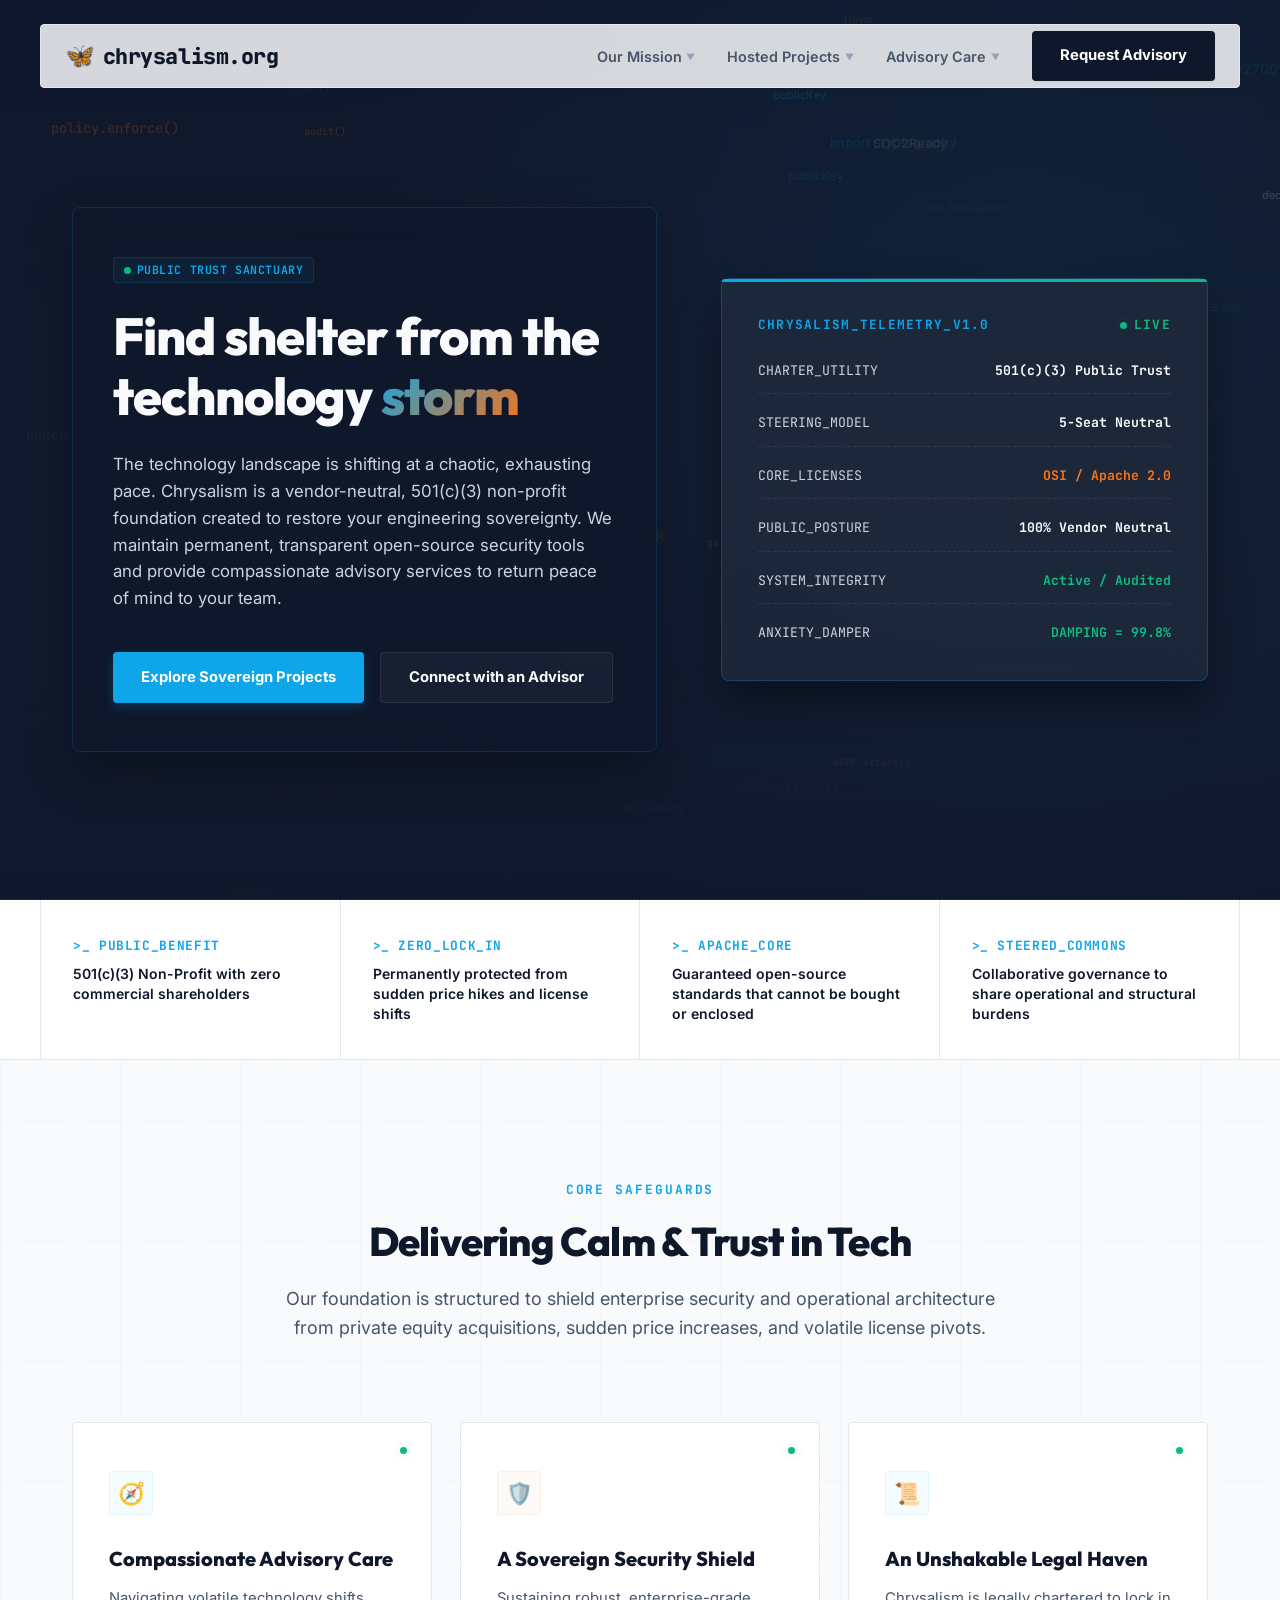
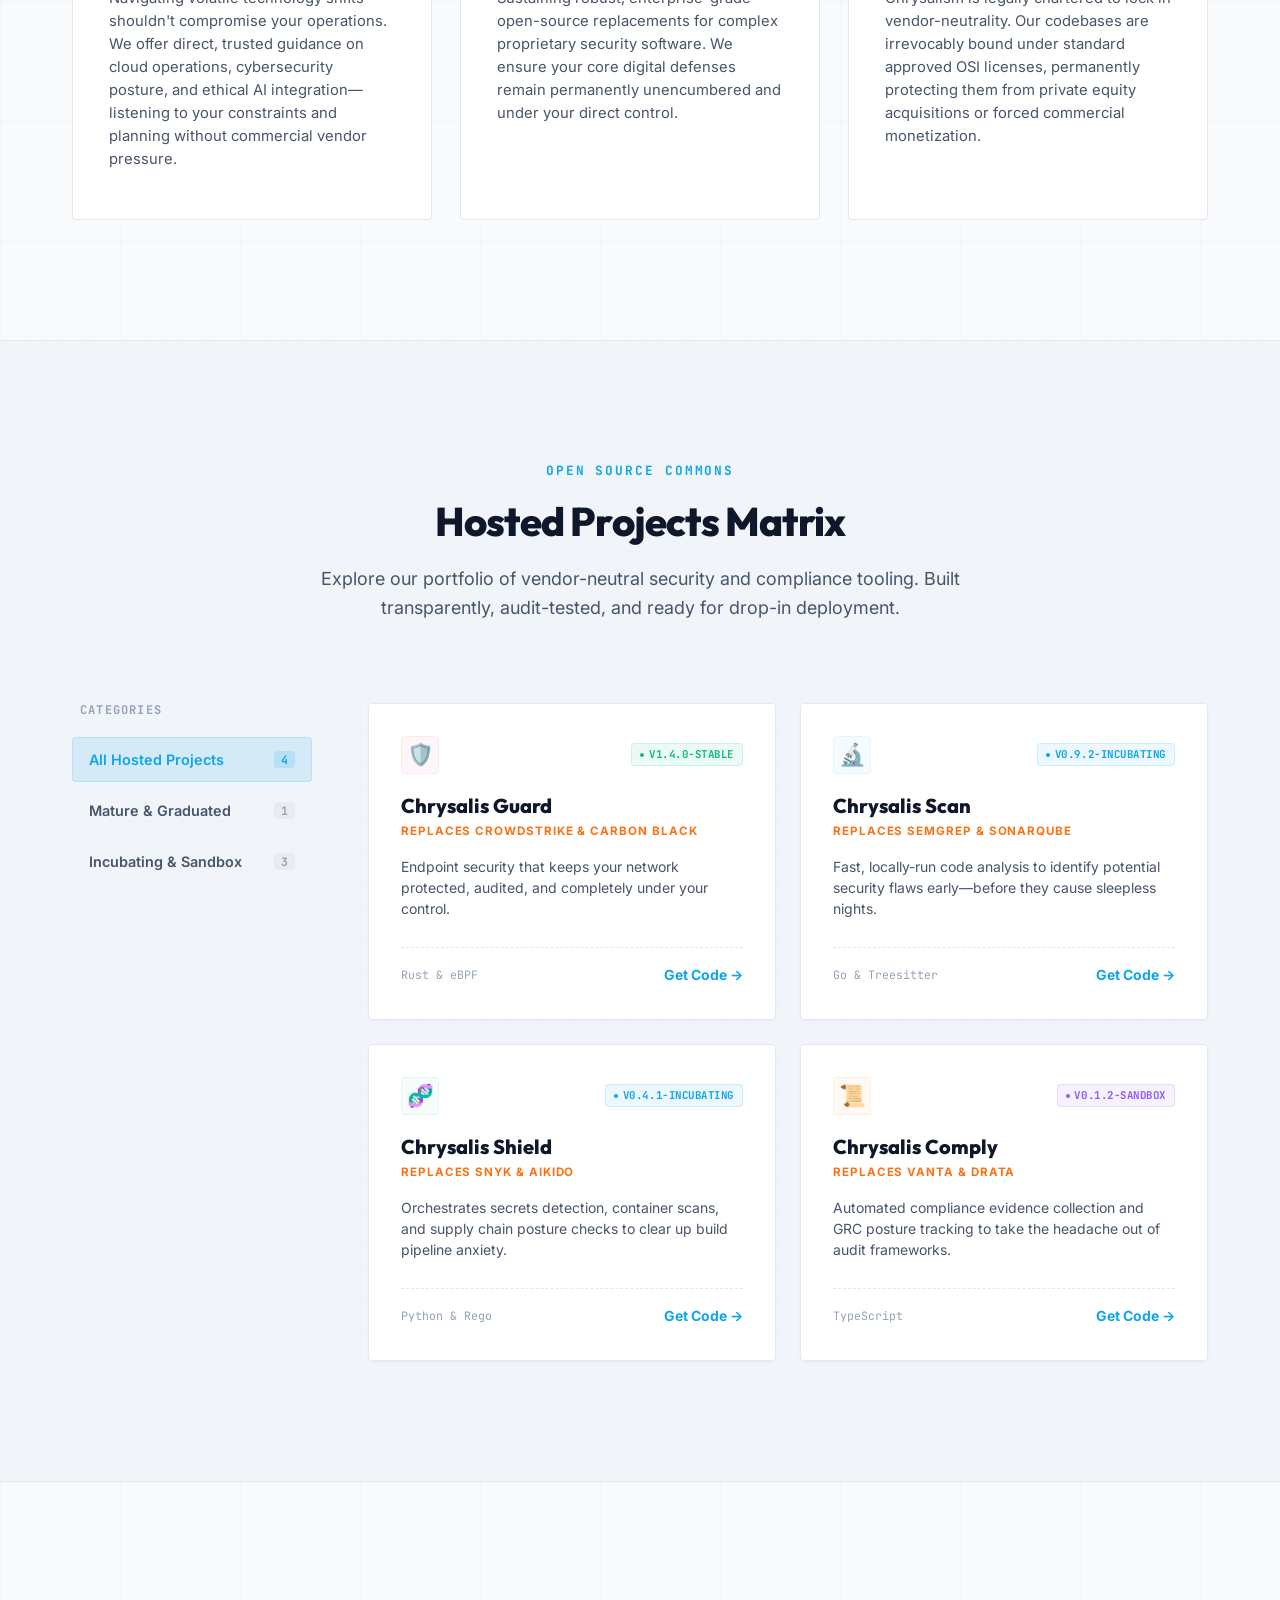
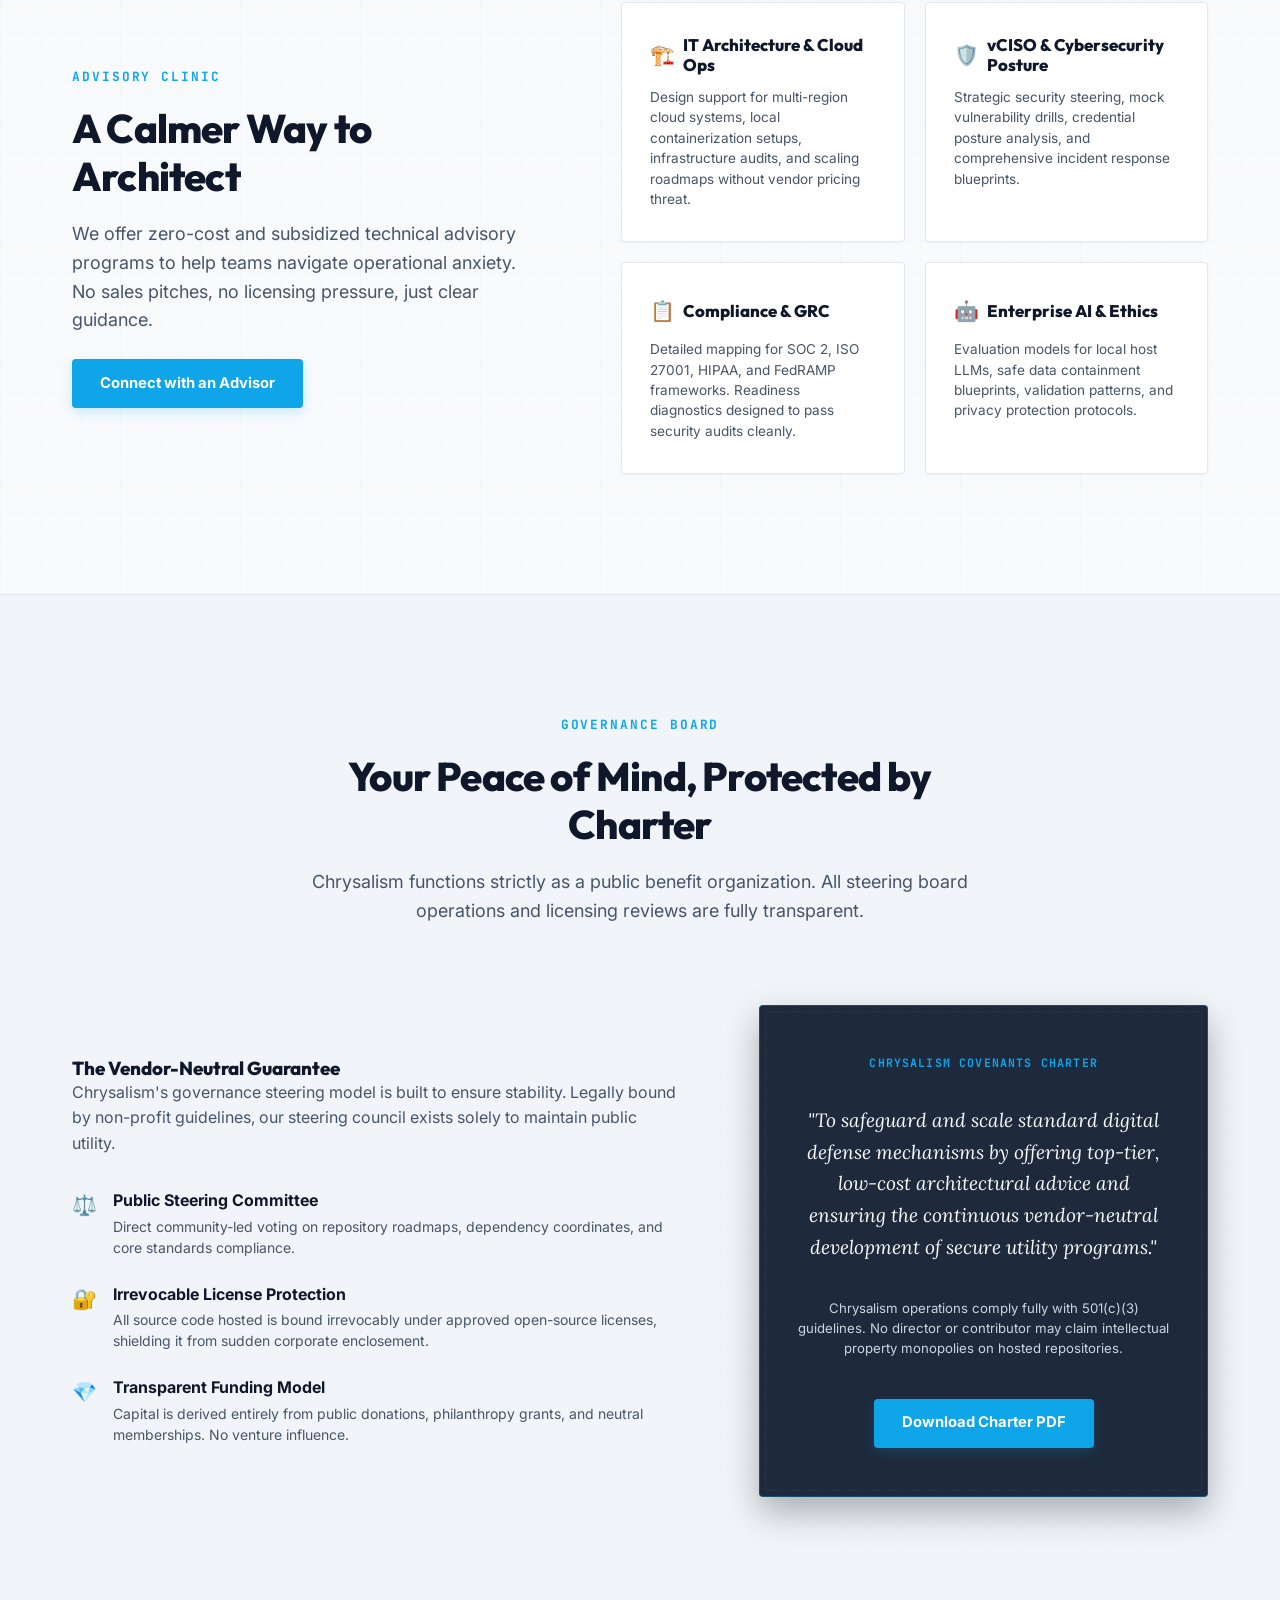
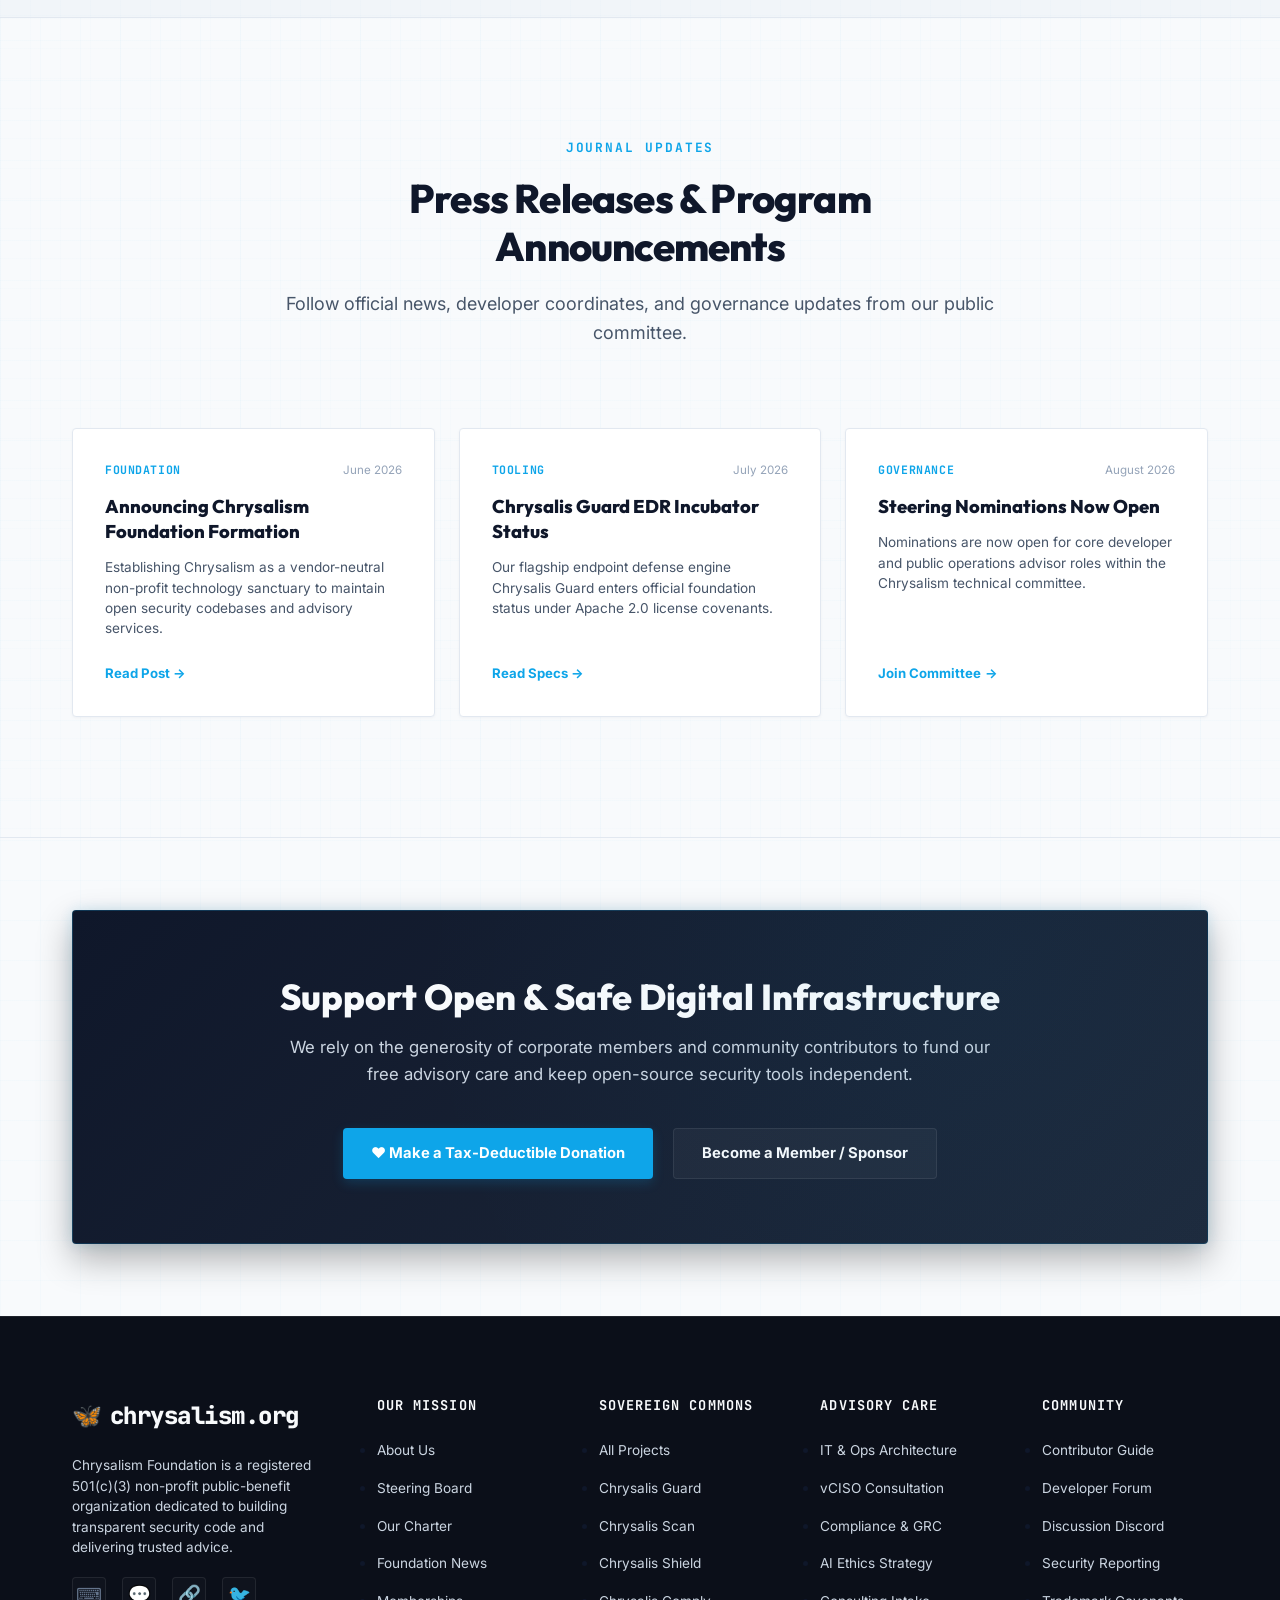
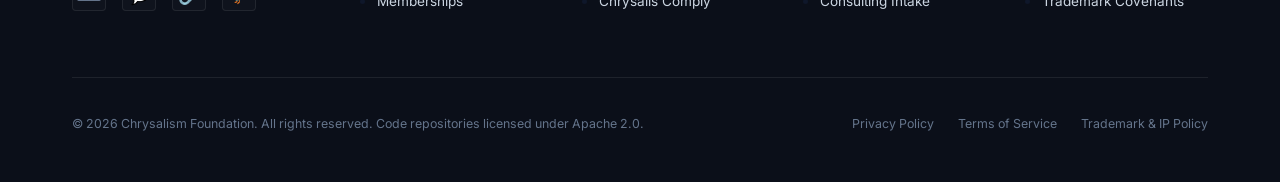
==== commit 8cde14ff: "feat: redesign hero section with interactive telemetry panel and update landing page content and sty" ====
--- a/index.html
+++ b/index.html
@@ -6,50 +6,34 @@
   <meta http-equiv="X-UA-Compatible" content="IE=edge">
 
   <!-- SEO -->
-  <title>Chrysalism Foundation — Vendor-Neutral Security &amp; Infrastructure</title>
-  <meta name="description" content="Chrysalism is a registered 501(c)(3) non-profit foundation providing trusted operational advisory programs and sustaining permanent, open-source security tools.">
+  <title>Chrysalism Foundation — Sovereign Security &amp; Technical Blueprint Sanctuary</title>
+  <meta name="description" content="Chrysalism is a registered 501(c)(3) non-profit public utility foundation providing expert technology advisory programs and sustaining permanent, open-source security codebases.">
   <meta name="keywords" content="cybersecurity, open source, non-profit, technology sanctuary, IT consulting, AI advisory, CrowdStrike alternative, Semgrep alternative, vCISO, compliance">
   <meta name="author" content="Chrysalism Foundation">
   <meta name="theme-color" content="#0f172a">
 
   <!-- Open Graph -->
-  <meta property="og:title" content="Chrysalism Foundation — Vendor-Neutral Security &amp; Infrastructure">
-  <meta property="og:description" content="Operational advisory programs and permanent, vendor-neutral security shields.">
+  <meta property="og:title" content="Chrysalism Foundation — Sovereign Security &amp; Infrastructure Sanctuary">
+  <meta property="og:description" content="Operational advisory care and permanent, open-source security shields.">
   <meta property="og:type" content="website">
   <meta property="og:url" content="https://chrysalism.org">
 
   <!-- Fonts -->
   <link rel="preconnect" href="https://fonts.googleapis.com">
   <link rel="preconnect" href="https://fonts.gstatic.com" crossorigin>
-  <link href="https://fonts.googleapis.com/css2?family=Inter:wght@400;500;600;700&family=Outfit:wght@400;600;700;800&family=JetBrains+Mono:wght@400;700&display=swap" rel="stylesheet">
+  <link href="https://fonts.googleapis.com/css2?family=Inter:wght@400;500;600;700&family=Outfit:wght@400;600;700;800&family=JetBrains+Mono:wght@400;700&family=Lora:ital,wght@1,400;1,600&display=swap" rel="stylesheet">
 
   <!-- Styles -->
   <link rel="stylesheet" href="css/style.css">
 </head>
 <body>
 
-  <!-- ============ TOP UTILITY BAR ============ -->
-  <div class="top-bar" id="top-bar">
-    <div class="top-bar-inner">
-      <div class="top-bar-announcement">
-        <span class="nonprofit-badge">501(c)(3) Non-Profit</span>
-        <span>Providing stability in a volatile technology landscape.</span>
-        <a href="#support" id="announcement-link">Our Commitment to Operational Security</a>
-      </div>
-      <div class="top-bar-links">
-        <a href="#governance" id="top-bar-gov">Governance &amp; Charter</a>
-        <a href="#community" id="top-bar-comm">Shared Commons</a>
-        <a href="#" id="top-bar-signin">Sign In</a>
-      </div>
-    </div>
-  </div>
-
-  <!-- ============ NAVIGATION HEADER ============ -->
+  <!-- ============ FLOATING NAVIGATION BAR ============ -->
   <nav class="main-nav" id="main-nav" role="navigation" aria-label="Main Navigation">
     <div class="nav-inner">
       <a href="#hero" class="nav-brand" id="nav-brand">
         <span class="brand-icon" aria-hidden="true">🦋</span>
-        Chrysalism
+        chrysalism.org
       </a>
 
       <button class="nav-toggle" id="nav-toggle" aria-label="Toggle navigation menu" aria-expanded="false">
@@ -74,7 +58,7 @@
               <span>How our charter prevents private acquisition or forced licensing shifts</span>
             </a>
             <a href="#press" class="nav-dropdown-item" role="menuitem">
-              <strong>Announcements &amp; Releases</strong>
+              <strong>Announcements</strong>
               <span>Program updates and new repository coordinates</span>
             </a>
           </div>
@@ -114,23 +98,6 @@
           </div>
         </div>
 
-        <!-- Shared Haven -->
-        <div class="nav-item">
-          <button class="nav-link" aria-haspopup="true" aria-expanded="false">
-            Community <span class="caret" aria-hidden="true">▼</span>
-          </button>
-          <div class="nav-dropdown" role="menu">
-            <a href="#community" class="nav-dropdown-item" role="menuitem">
-              <strong>Shared Technical Channels</strong>
-              <span>Real-time peer coordination channels to share the load</span>
-            </a>
-            <a href="#community" class="nav-dropdown-item" role="menuitem">
-              <strong>Contributor Guide</strong>
-              <span>Help maintain public utility security tools</span>
-            </a>
-          </div>
-        </div>
-
         <a href="#services" class="btn nav-cta-btn" id="nav-cta-action">Request Advisory</a>
       </div>
     </div>
@@ -141,46 +108,88 @@
     <canvas class="hero-canvas" id="hero-canvas" aria-hidden="true"></canvas>
     <div class="hero-overlay"></div>
 
-    <div class="container">
-      <div class="hero-content">
-        <div class="hero-tagline" id="hero-tag">
-          <span class="dot" aria-hidden="true"></span>
-          Vendor-Neutral Open Source Foundation
-        </div>
-        <h1 class="hero-title" id="hero-title">
-          Stability in a volatile technology <span class="highlight">landscape</span>
-        </h1>
-        <p class="hero-subtitle" id="hero-subtitle">
-          The engineering landscape is moving at a volatile, uncertain pace. Chrysalism is a vendor-neutral, 501(c)(3) non-profit foundation established to protect your engineering sovereignty. We maintain permanent, unencumbered open-source tools and deliver trusted architectural advisory to ensure operational stability.
-        </p>
-        <div class="hero-buttons" id="hero-buttons">
-          <a href="#landscape" class="btn btn-primary" id="hero-btn-landscape">Explore Hosted Projects</a>
-          <a href="#services" class="btn btn-secondary" id="hero-btn-services">Connect with an Advisor</a>
-        </div>
-      </div>
-    </div>
-  </section>
-
-  <!-- ============ MISSION METRICS ============ -->
+    <div class="container hero-content-wrapper">
+      <div class="hero-layout">
+        <!-- Left Text Box -->
+        <div class="hero-text-block">
+          <div class="hero-shelter-flat" id="hero-shelter">
+            <div class="hero-tagline" id="hero-tag">
+              <span class="mono-tag">
+                <span class="status-dot" aria-hidden="true"></span>
+                Public Trust Sanctuary
+              </span>
+            </div>
+            <h1 class="hero-title" id="hero-title">
+              Find shelter from the technology <span class="highlight-gradient">storm</span>
+            </h1>
+            <p class="hero-subtitle" id="hero-subtitle">
+              The technology landscape is shifting at a chaotic, exhausting pace. Chrysalism is a vendor-neutral, 501(c)(3) non-profit foundation created to restore your engineering sovereignty. We maintain permanent, transparent open-source security tools and provide compassionate advisory services to return peace of mind to your team.
+            </p>
+            <div class="hero-buttons" id="hero-buttons">
+              <a href="#landscape" class="btn btn-primary" id="hero-btn-landscape">Explore Sovereign Projects</a>
+              <a href="#services" class="btn btn-secondary" id="hero-btn-services">Connect with an Advisor</a>
+            </div>
+          </div>
+        </div>
+
+        <!-- Right Telemetry Panel -->
+        <div class="hero-status-panel" id="hero-status-panel" role="region" aria-label="System Status Telemetry">
+          <div class="status-panel-title">
+            <span>chrysalism_telemetry_v1.0</span>
+            <span class="status-val active-tag">
+              <span class="status-dot" aria-hidden="true"></span>
+              LIVE
+            </span>
+          </div>
+          <div class="status-panel-grid">
+            <div class="status-row">
+              <span class="status-key">CHARTER_UTILITY</span>
+              <span class="status-val">501(c)(3) Public Trust</span>
+            </div>
+            <div class="status-row">
+              <span class="status-key">STEERING_MODEL</span>
+              <span class="status-val">5-Seat Neutral</span>
+            </div>
+            <div class="status-row">
+              <span class="status-key">CORE_LICENSES</span>
+              <span class="status-val lock-tag">OSI / Apache 2.0</span>
+            </div>
+            <div class="status-row">
+              <span class="status-key">PUBLIC_POSTURE</span>
+              <span class="status-val">100% Vendor Neutral</span>
+            </div>
+            <div class="status-row">
+              <span class="status-key">SYSTEM_INTEGRITY</span>
+              <span class="status-val active-tag">Active / Audited</span>
+            </div>
+            <div class="status-row">
+              <span class="status-key">ANXIETY_DAMPER</span>
+              <span class="status-val active-tag">DAMPING = 99.8%</span>
+            </div>
+          </div>
+        </div>
+      </div>
+    </div>
+  </section>
+
+  <!-- ============ TELEMETRY SHELF ============ -->
   <section class="metrics-section" id="metrics">
-    <div class="container">
-      <div class="metrics-grid" id="metrics-grid">
-        <div class="metric-card">
-          <div class="metric-num">501(c)(3) Non-Profit</div>
-          <div class="metric-label">Established strictly for public benefit, free from commercial motives</div>
-        </div>
-        <div class="metric-card">
-          <div class="metric-num">Zero Vendor Lock-In</div>
-          <div class="metric-label">Permanently free from commercial pricing hikes and license shifts</div>
-        </div>
-        <div class="metric-card">
-          <div class="metric-num">Apache 2.0 Core</div>
-          <div class="metric-label">Guaranteed open-source standards that cannot be bought or enclosed</div>
-        </div>
-        <div class="metric-card">
-          <div class="metric-num">Community Steered</div>
-          <div class="metric-label">Collaborative governance to share operational and structural burdens</div>
-        </div>
+    <div class="metrics-row" id="metrics-row">
+      <div class="metric-item">
+        <div class="metric-num">&gt;_ public_benefit</div>
+        <div class="metric-desc">501(c)(3) Non-Profit with zero commercial shareholders</div>
+      </div>
+      <div class="metric-item">
+        <div class="metric-num">&gt;_ zero_lock_in</div>
+        <div class="metric-desc">Permanently protected from sudden price hikes and license shifts</div>
+      </div>
+      <div class="metric-item">
+        <div class="metric-num">&gt;_ apache_core</div>
+        <div class="metric-desc">Guaranteed open-source standards that cannot be bought or enclosed</div>
+      </div>
+      <div class="metric-item">
+        <div class="metric-num">&gt;_ steered_commons</div>
+        <div class="metric-desc">Collaborative governance to share operational and structural burdens</div>
       </div>
     </div>
   </section>
@@ -198,132 +207,125 @@
 
       <div class="pillars-grid" id="pillars-grid">
         <!-- Pillar 1 -->
-        <div class="pillar-card pillar-blue" id="pillar-card-advisory">
+        <div class="pillar-card pillar-sage" id="pillar-card-advisory">
+          <span class="status-dot" aria-hidden="true"></span>
           <div class="pillar-icon" aria-hidden="true">🧭</div>
-          <h3>Structural &amp; Strategic Advisory</h3>
+          <h3>Compassionate Advisory Care</h3>
           <p>Navigating volatile technology shifts shouldn't compromise your operations. We offer direct, trusted guidance on cloud operations, cybersecurity posture, and ethical AI integration—listening to your constraints and planning without commercial vendor pressure.</p>
         </div>
 
         <!-- Pillar 2 -->
-        <div class="pillar-card pillar-amber" id="pillar-card-landscape">
+        <div class="pillar-card pillar-champagne" id="pillar-card-landscape">
+          <span class="status-dot" aria-hidden="true"></span>
           <div class="pillar-icon" aria-hidden="true">🛡️</div>
-          <h3>Open Source Security Core</h3>
+          <h3>A Sovereign Security Shield</h3>
           <p>Sustaining robust, enterprise-grade open-source replacements for complex proprietary security software. We ensure your core digital defenses remain permanently unencumbered and under your direct control.</p>
         </div>
 
         <!-- Pillar 3 -->
-        <div class="pillar-card pillar-lavender" id="pillar-card-charter">
+        <div class="pillar-card pillar-slate" id="pillar-card-charter">
+          <span class="status-dot" aria-hidden="true"></span>
           <div class="pillar-icon" aria-hidden="true">📜</div>
-          <h3>Irrevocable Legal Protection</h3>
+          <h3>An Unshakable Legal Haven</h3>
           <p>Chrysalism is legally chartered to lock in vendor-neutrality. Our codebases are irrevocably bound under standard approved OSI licenses, permanently protecting them from private equity acquisitions or forced commercial monetization.</p>
         </div>
       </div>
     </div>
   </section>
 
-  <!-- ============ PROJECTS LANDSCAPE DIRECTORY ============ -->
+  <!-- ============ PROJECTS LANDSCAPE DASHBOARD ============ -->
   <section class="section alt-bg" id="landscape">
     <div class="container">
       <div class="section-header">
-        <span class="section-tag">Open Source Portfolio</span>
-        <h2 class="section-title">Hosted Projects Landscape</h2>
+        <span class="section-tag">Open Source Commons</span>
+        <h2 class="section-title">Hosted Projects Matrix</h2>
         <p class="section-description">
-          Explore our portfolio of vendor-neutral security and compliance tooling. Built transparently, audit-tested, and ready for drop-in deployment without commercial friction.
+          Explore our portfolio of vendor-neutral security and compliance tooling. Built transparently, audit-tested, and ready for drop-in deployment.
         </p>
       </div>
 
-      <div class="landscape-filter-bar" id="landscape-filter-bar">
-        <div class="landscape-tabs">
-          <span class="landscape-tab active" id="tab-all">All Hosted Projects</span>
-          <span class="landscape-tab" id="tab-graduated">Mature &amp; Graduated</span>
-          <span class="landscape-tab" id="tab-incubating">Incubating</span>
-        </div>
-        <div class="landscape-info">Showing 4 hosted projects under Apache 2.0 charter</div>
-      </div>
-
-      <div class="projects-table-container">
-        <table class="projects-table" id="projects-table" aria-label="Hosted Projects Landscape">
-          <thead>
-            <tr>
-              <th scope="col">Project Identifier</th>
-              <th scope="col">Category</th>
-              <th scope="col">Foundation Stage</th>
-              <th scope="col">License Core</th>
-              <th scope="col">Technical Core</th>
-              <th scope="col">Access Link</th>
-            </tr>
-          </thead>
-          <tbody>
-            <!-- Project 1 -->
-            <tr data-stage="graduated">
-              <td>
-                <div class="project-name-col">
-                  <div class="project-logo-circle guard" aria-hidden="true">🛡️</div>
-                  <div class="project-details">
-                    <strong>Chrysalis Guard</strong>
-                    <span>Endpoint security that keeps your network protected, audited, and completely under your control.</span>
-                  </div>
-                </div>
-              </td>
-              <td>Endpoint Security / EDR</td>
-              <td><span class="status-badge mature">Graduated</span></td>
-              <td><span class="license-badge">Apache 2.0</span></td>
-              <td>Rust &amp; eBPF</td>
-              <td><a href="#" id="guard-github-link">GitHub Repo →</a></td>
-            </tr>
-            <!-- Project 2 -->
-            <tr data-stage="incubating">
-              <td>
-                <div class="project-name-col">
-                  <div class="project-logo-circle scan" aria-hidden="true">🔬</div>
-                  <div class="project-details">
-                    <strong>Chrysalis Scan</strong>
-                    <span>Fast, locally-run code analysis to identify potential security flaws early.</span>
-                  </div>
-                </div>
-              </td>
-              <td>Static Code Analysis</td>
-              <td><span class="status-badge incubating">Incubating</span></td>
-              <td><span class="license-badge">Apache 2.0</span></td>
-              <td>Go &amp; Treesitter</td>
-              <td><a href="#" id="scan-github-link">GitHub Repo →</a></td>
-            </tr>
-            <!-- Project 3 -->
-            <tr data-stage="incubating">
-              <td>
-                <div class="project-name-col">
-                  <div class="project-logo-circle shield" aria-hidden="true">🧬</div>
-                  <div class="project-details">
-                    <strong>Chrysalis Shield</strong>
-                    <span>Orchestrates secrets detection, container scans, and software supply chain integrity.</span>
-                  </div>
-                </div>
-              </td>
-              <td>Software Supply Security</td>
-              <td><span class="status-badge incubating">Incubating</span></td>
-              <td><span class="license-badge">Apache 2.0</span></td>
-              <td>Python &amp; Rego</td>
-              <td><a href="#" id="shield-github-link">GitHub Repo →</a></td>
-            </tr>
-            <!-- Project 4 -->
-            <tr data-stage="incubating">
-              <td>
-                <div class="project-name-col">
-                  <div class="project-logo-circle comply" aria-hidden="true">📜</div>
-                  <div class="project-details">
-                    <strong>Chrysalis Comply</strong>
-                    <span>Automated compliance evidence collection and integration with audit frameworks.</span>
-                  </div>
-                </div>
-              </td>
-              <td>GRC &amp; Compliance Audit</td>
-              <td><span class="status-badge sandbox">Sandbox</span></td>
-              <td><span class="license-badge">Apache 2.0</span></td>
-              <td>TypeScript</td>
-              <td><a href="#" id="comply-github-link">GitHub Repo →</a></td>
-            </tr>
-          </tbody>
-        </table>
+      <div class="landscape-layout">
+        <!-- Left Sidebar Filter -->
+        <aside class="landscape-sidebar" aria-label="Projects Filter">
+          <h3 class="landscape-sidebar-title">Categories</h3>
+          <div class="filter-group" id="filter-group">
+            <button class="filter-btn active" id="filter-all" data-filter="all">
+              <span>All Hosted Projects</span>
+              <span class="filter-count" id="count-all">4</span>
+            </button>
+            <button class="filter-btn" id="filter-graduated" data-filter="graduated">
+              <span>Mature &amp; Graduated</span>
+              <span class="filter-count" id="count-graduated">1</span>
+            </button>
+            <button class="filter-btn" id="filter-incubating" data-filter="incubating">
+              <span>Incubating &amp; Sandbox</span>
+              <span class="filter-count" id="count-incubating">3</span>
+            </button>
+          </div>
+        </aside>
+
+        <!-- Right Grid of Cards -->
+        <main class="projects-grid" id="projects-grid" aria-label="Hosted Projects Grid">
+          <!-- Card 1 -->
+          <article class="project-card guard" data-stage="graduated">
+            <div class="project-card-header">
+              <div class="project-card-icon" aria-hidden="true">🛡️</div>
+              <span class="project-stage-badge graduated">v1.4.0-stable</span>
+            </div>
+            <h3 class="project-card-name">Chrysalis Guard</h3>
+            <div class="project-replace-tag">Replaces CrowdStrike &amp; Carbon Black</div>
+            <p class="project-card-desc">Endpoint security that keeps your network protected, audited, and completely under your control.</p>
+            <div class="project-card-footer">
+              <span class="project-tech-pill">Rust &amp; eBPF</span>
+              <a href="#" class="project-repo-link" id="guard-repo-link">Get Code <span>→</span></a>
+            </div>
+          </article>
+
+          <!-- Card 2 -->
+          <article class="project-card scan" data-stage="incubating">
+            <div class="project-card-header">
+              <div class="project-card-icon" aria-hidden="true">🔬</div>
+              <span class="project-stage-badge incubating">v0.9.2-incubating</span>
+            </div>
+            <h3 class="project-card-name">Chrysalis Scan</h3>
+            <div class="project-replace-tag">Replaces Semgrep &amp; SonarQube</div>
+            <p class="project-card-desc">Fast, locally-run code analysis to identify potential security flaws early—before they cause sleepless nights.</p>
+            <div class="project-card-footer">
+              <span class="project-tech-pill">Go &amp; Treesitter</span>
+              <a href="#" class="project-repo-link" id="scan-repo-link">Get Code <span>→</span></a>
+            </div>
+          </article>
+
+          <!-- Card 3 -->
+          <article class="project-card shield" data-stage="incubating">
+            <div class="project-card-header">
+              <div class="project-card-icon" aria-hidden="true">🧬</div>
+              <span class="project-stage-badge incubating">v0.4.1-incubating</span>
+            </div>
+            <h3 class="project-card-name">Chrysalis Shield</h3>
+            <div class="project-replace-tag">Replaces Snyk &amp; Aikido</div>
+            <p class="project-card-desc">Orchestrates secrets detection, container scans, and supply chain posture checks to clear up build pipeline anxiety.</p>
+            <div class="project-card-footer">
+              <span class="project-tech-pill">Python &amp; Rego</span>
+              <a href="#" class="project-repo-link" id="shield-repo-link">Get Code <span>→</span></a>
+            </div>
+          </article>
+
+          <!-- Card 4 -->
+          <article class="project-card comply" data-stage="sandbox">
+            <div class="project-card-header">
+              <div class="project-card-icon" aria-hidden="true">📜</div>
+              <span class="project-stage-badge sandbox">v0.1.2-sandbox</span>
+            </div>
+            <h3 class="project-card-name">Chrysalis Comply</h3>
+            <div class="project-replace-tag">Replaces Vanta &amp; Drata</div>
+            <p class="project-card-desc">Automated compliance evidence collection and GRC posture tracking to take the headache out of audit frameworks.</p>
+            <div class="project-card-footer">
+              <span class="project-tech-pill">TypeScript</span>
+              <a href="#" class="project-repo-link" id="comply-repo-link">Get Code <span>→</span></a>
+            </div>
+          </article>
+        </main>
       </div>
     </div>
   </section>
@@ -331,84 +333,51 @@
   <!-- ============ SERVICES CATALOG ============ -->
   <section class="section" id="services">
     <div class="container">
-      <div class="section-header">
-        <span class="section-tag">Advisory Programs</span>
-        <h2 class="section-title">Operational Strategy &amp; Guidance Programs</h2>
-        <p class="section-description">
-          We bridge technological skill gaps by supplying reliable operational assistance to teams globally. We maintain strict neutrality and recommend only open, standard-based solutions.
-        </p>
-      </div>
-
-      <div class="services-catalog" id="services-catalog">
-        <!-- Card 1 -->
-        <div class="catalog-card" id="service-card-ops">
-          <h3>
-            <span class="catalog-card-icon" aria-hidden="true">🏗️</span>
-            IT Architecture &amp; Cloud Ops
-          </h3>
-          <p>Blueprint design for standard multi-region cloud infrastructures, migration frameworks, containerization strategy, and developer workflow automation.</p>
-          <div class="catalog-features">
-            <div class="catalog-feature-item">Multi-cloud and local deployment planning</div>
-            <div class="catalog-feature-item">Infrastructure-as-Code audit &amp; automation</div>
-            <div class="catalog-feature-item">Performance scaling diagnostics</div>
-          </div>
-          <div class="catalog-card-footer">
-            <span class="price-indicator">Low / No Cost</span>
-            <a href="#" class="btn btn-outline" id="service-ops-apply">Request Advisory Consultation</a>
-          </div>
-        </div>
-
-        <!-- Card 2 -->
-        <div class="catalog-card" id="service-card-ciso">
-          <h3>
-            <span class="catalog-card-icon" aria-hidden="true">🛡️</span>
-            vCISO &amp; Cybersecurity Posture
-          </h3>
-          <p>Strategic information security guidance, incident runbook audits, threat identification models, and comprehensive technology defense planning.</p>
-          <div class="catalog-features">
-            <div class="catalog-feature-item">Strategic virtual CISO advisory program</div>
-            <div class="catalog-feature-item">Threat assessment and mock compromise drills</div>
-            <div class="catalog-feature-item">Vulnerability tracking setup</div>
-          </div>
-          <div class="catalog-card-footer">
-            <span class="price-indicator">Low / No Cost</span>
-            <a href="#" class="btn btn-outline" id="service-ciso-apply">Request Advisory Consultation</a>
-          </div>
-        </div>
-
-        <!-- Card 3 -->
-        <div class="catalog-card" id="service-card-grc">
-          <h3>
-            <span class="catalog-card-icon" aria-hidden="true">📋</span>
-            Compliance &amp; GRC Preparedness
-          </h3>
-          <p>Detailed readiness planning for major frameworks such as SOC 2, ISO 27001, HIPAA, FedRAMP, and CMMC. Audit preparation without high firm overhead.</p>
-          <div class="catalog-features">
-            <div class="catalog-feature-item">Control framework design and mapping</div>
-            <div class="catalog-feature-item">Internal audit readiness reviews</div>
-            <div class="catalog-feature-item">Evidence collection automation setup</div>
-          </div>
-          <div class="catalog-card-footer">
-            <span class="price-indicator">Low / No Cost</span>
-            <a href="#" class="btn btn-outline" id="service-grc-apply">Request Advisory Consultation</a>
-          </div>
-        </div>
-
-        <!-- Card 4 -->
-        <div class="catalog-card" id="service-card-ai">
-          <h3>
-            <span class="catalog-card-icon" aria-hidden="true">🤖</span>
-            Enterprise AI Strategy &amp; Ethics
-          </h3>
-          <p>Ethical AI policy generation, validation framework deployment, local open model evaluation, and safe data retrieval architecture planning.</p>
-          <div class="catalog-features">
-            <div class="catalog-feature-item">Data safety boundary blueprints</div>
-            <div class="catalog-feature-item">Validation frameworks for localized LLMs</div>
-            <div class="catalog-feature-item">Safe LLM application design patterns</div>
-          </div>
-          <div class="catalog-card-footer">
-            <span class="price-indicator">Low / No Cost</span>
-            <a href="#" class="btn btn-outline" id="service-ai-apply">Request Advisory Consultation</a>
+      <div class="advisory-layout">
+        <div class="advisory-text-block">
+          <span class="section-tag">Advisory clinic</span>
+          <h2 class="section-title">A Calmer Way to Architect</h2>
+          <p class="section-description">
+            We offer zero-cost and subsidized technical advisory programs to help teams navigate operational anxiety. No sales pitches, no licensing pressure, just clear guidance.
+          </p>
+          <a href="#" class="btn btn-primary" id="advisory-btn-intake">Connect with an Advisor</a>
+        </div>
+
+        <div class="advisory-catalog" id="advisory-catalog">
+          <!-- Card 1 -->
+          <div class="advisory-card" id="service-card-ops">
+            <div class="advisory-card-header">
+              <span class="advisory-card-icon" aria-hidden="true">🏗️</span>
+              <h3>IT Architecture &amp; Cloud Ops</h3>
+            </div>
+            <p>Design support for multi-region cloud systems, local containerization setups, infrastructure audits, and scaling roadmaps without vendor pricing threat.</p>
+          </div>
+
+          <!-- Card 2 -->
+          <div class="advisory-card" id="service-card-ciso">
+            <div class="advisory-card-header">
+              <span class="advisory-card-icon" aria-hidden="true">🛡️</span>
+              <h3>vCISO &amp; Cybersecurity Posture</h3>
+            </div>
+            <p>Strategic security steering, mock vulnerability drills, credential posture analysis, and comprehensive incident response blueprints.</p>
+          </div>
+
+          <!-- Card 3 -->
+          <div class="advisory-card" id="service-card-grc">
+            <div class="advisory-card-header">
+              <span class="advisory-card-icon" aria-hidden="true">📋</span>
+              <h3>Compliance &amp; GRC</h3>
+            </div>
+            <p>Detailed mapping for SOC 2, ISO 27001, HIPAA, and FedRAMP frameworks. Readiness diagnostics designed to pass security audits cleanly.</p>
+          </div>
+
+          <!-- Card 4 -->
+          <div class="advisory-card" id="service-card-ai">
+            <div class="advisory-card-header">
+              <span class="advisory-card-icon" aria-hidden="true">🤖</span>
+              <h3>Enterprise AI &amp; Ethics</h3>
+            </div>
+            <p>Evaluation models for local host LLMs, safe data containment blueprints, validation patterns, and privacy protection protocols.</p>
           </div>
         </div>
       </div>
@@ -419,10 +388,10 @@
   <section class="section alt-bg" id="governance">
     <div class="container">
       <div class="section-header">
-        <span class="section-tag">Governance Model</span>
-        <h2 class="section-title">Public Trust &amp; Neutral Governance</h2>
+        <span class="section-tag">Governance Board</span>
+        <h2 class="section-title">Your Peace of Mind, Protected by Charter</h2>
         <p class="section-description">
-          Chrysalism functions strictly as a public benefit organization. All steering board meetings are logged, and license reviews are public.
+          Chrysalism functions strictly as a public benefit organization. All steering board operations and licensing reviews are fully transparent.
         </p>
       </div>
 
@@ -430,39 +399,41 @@
         <div class="governance-text">
           <h3>The Vendor-Neutral Guarantee</h3>
           <p>
-            Much like the Linux Foundation and Apache Software Foundation, Chrysalism separates open core security codebase control from commercial platform initiatives.
+            Chrysalism's governance steering model is built to ensure stability. Legally bound by non-profit guidelines, our steering council exists solely to maintain public utility.
           </p>
+          
           <div class="governance-bullets">
-            <div class="governance-bullet-item">
-              <span class="governance-bullet-item-icon">⚖️</span>
-              <div class="governance-bullet-item-text">
+            <div class="gov-bullet">
+              <span class="gov-bullet-icon" aria-hidden="true">⚖️</span>
+              <div class="gov-bullet-text">
                 <strong>Public Steering Committee</strong>
-                <span>Direct community-led voting on repository roadmap and standards compliance.</span>
+                <p>Direct community-led voting on repository roadmaps, dependency coordinates, and core standards compliance.</p>
               </div>
             </div>
-            <div class="governance-bullet-item">
-              <span class="governance-bullet-item-icon">🔐</span>
-              <div class="governance-bullet-item-text">
+            <div class="gov-bullet">
+              <span class="gov-bullet-icon" aria-hidden="true">🔐</span>
+              <div class="gov-bullet-text">
                 <strong>Irrevocable License Protection</strong>
-                <span>All code hosted is bound irrevocably under standard approved OSI licenses.</span>
+                <p>All source code hosted is bound irrevocably under approved open-source licenses, shielding it from sudden corporate enclosement.</p>
               </div>
             </div>
-            <div class="governance-bullet-item">
-              <span class="governance-bullet-item-icon">💎</span>
-              <div class="governance-bullet-item-text">
+            <div class="gov-bullet">
+              <span class="gov-bullet-icon" aria-hidden="true">💎</span>
+              <div class="gov-bullet-text">
                 <strong>Transparent Funding Model</strong>
-                <span>Operating capital is derived entirely from public donations, grants, and sponsors.</span>
+                <p>Capital is derived entirely from public donations, philanthropy grants, and neutral memberships. No venture influence.</p>
               </div>
             </div>
           </div>
         </div>
 
-        <div class="governance-charter-box" id="governance-charter-box">
-          <h4>Chrysalism Foundation Charter</h4>
-          <p>
+        <!-- Framed Charter Shield Certificate -->
+        <div class="charter-certificate" id="charter-certificate">
+          <div class="charter-certificate-title">Chrysalism Covenants Charter</div>
+          <p class="charter-quote">
             "To safeguard and scale standard digital defense mechanisms by offering top-tier, low-cost architectural advice and ensuring the continuous vendor-neutral development of secure utility programs."
           </p>
-          <p>
+          <p class="charter-covenant">
             Chrysalism operations comply fully with 501(c)(3) guidelines. No director or contributor may claim intellectual property monopolies on hosted repositories.
           </p>
           <a href="#" class="btn btn-primary" id="charter-download">Download Charter PDF</a>
@@ -475,51 +446,45 @@
   <section class="section" id="press">
     <div class="container">
       <div class="section-header">
-        <span class="section-tag">Foundation Announcements</span>
-        <h2 class="section-title">Press Releases &amp; Program Updates</h2>
+        <span class="section-tag">Journal updates</span>
+        <h2 class="section-title">Press Releases &amp; Program Announcements</h2>
         <p class="section-description">
-          Follow the latest official statements, project updates, and governance logs from the Chrysalism foundation.
+          Follow official news, developer coordinates, and governance updates from our public committee.
         </p>
       </div>
 
       <div class="press-grid" id="press-grid">
         <!-- Card 1 -->
         <div class="press-card" id="press-card-launch">
-          <div class="press-tag-bar">
+          <div class="press-meta">
             <span class="press-tag">Foundation</span>
             <span class="press-date">June 2026</span>
           </div>
-          <div class="press-body">
-            <h3><a href="#" id="press-title-1">Announcing Chrysalism Foundation Formation</a></h3>
-            <p>Formally establishing Chrysalism as a vendor-neutral non-profit foundation to protect open security tools and provide critical architecture consulting services.</p>
-            <a href="#" class="press-read-more" id="press-read-1">Read Press Release →</a>
-          </div>
+          <h3><a href="#" id="press-title-1">Announcing Chrysalism Foundation Formation</a></h3>
+          <p>Establishing Chrysalism as a vendor-neutral non-profit technology sanctuary to maintain open security codebases and advisory services.</p>
+          <a href="#" class="press-link" id="press-read-1">Read Post <span>→</span></a>
         </div>
 
         <!-- Card 2 -->
         <div class="press-card" id="press-card-edr">
-          <div class="press-tag-bar">
+          <div class="press-meta">
             <span class="press-tag">Tooling</span>
             <span class="press-date">July 2026</span>
           </div>
-          <div class="press-body">
-            <h3><a href="#" id="press-title-2">Chrysalis Guard Incubation Program Launch</a></h3>
-            <p>Our flagship endpoint defense engine Chrysalis Guard enters official foundation incubator status under standard Apache 2.0 license covenants.</p>
-            <a href="#" class="press-read-more" id="press-read-2">Read Technical Specs →</a>
-          </div>
+          <h3><a href="#" id="press-title-2">Chrysalis Guard EDR Incubator Status</a></h3>
+          <p>Our flagship endpoint defense engine Chrysalis Guard enters official foundation status under Apache 2.0 license covenants.</p>
+          <a href="#" class="press-link" id="press-read-2">Read Specs <span>→</span></a>
         </div>
 
         <!-- Card 3 -->
         <div class="press-card" id="press-card-volunteers">
-          <div class="press-tag-bar">
-            <span class="press-tag">Community</span>
+          <div class="press-meta">
+            <span class="press-tag">Governance</span>
             <span class="press-date">August 2026</span>
           </div>
-          <div class="press-body">
-            <h3><a href="#" id="press-title-3">Steering Committee Nominations Now Open</a></h3>
-            <p>Nominations are now open for core developer and public operations advisor roles within the Chrysalism technical governance committee.</p>
-            <a href="#" class="press-read-more" id="press-read-3">Submit Nomination →</a>
-          </div>
+          <h3><a href="#" id="press-title-3">Steering Nominations Now Open</a></h3>
+          <p>Nominations are now open for core developer and public operations advisor roles within the Chrysalism technical committee.</p>
+          <a href="#" class="press-link" id="press-read-3">Join Committee <span>→</span></a>
         </div>
       </div>
     </div>
@@ -528,10 +493,10 @@
   <!-- ============ SUPPORT / DONATION BAR ============ -->
   <section class="support-section" id="support">
     <div class="container">
-      <div class="support-container">
+      <div class="support-banner">
         <h2>Support Open &amp; Safe Digital Infrastructure</h2>
         <p>
-          We rely on the generosity of corporate sponsors and individual contributors to continue our free advisory services and keep open source security tools independent.
+          We rely on the generosity of corporate members and community contributors to fund our free advisory care and keep open-source security tools independent.
         </p>
         <div class="support-actions">
           <a href="#" class="btn btn-white" id="support-btn-donate">❤️ Make a Tax-Deductible Donation</a>
@@ -545,11 +510,11 @@
   <footer class="main-footer" id="main-footer" role="contentinfo">
     <div class="container">
       <div class="footer-grid" id="footer-grid">
-        <!-- Brand -->
+        <!-- Brand Column -->
         <div class="footer-brand">
           <a href="#hero" class="nav-brand">
             <span class="brand-icon" aria-hidden="true">🦋</span>
-            Chrysalism
+            chrysalism.org
           </a>
           <p>
             Chrysalism Foundation is a registered 501(c)(3) non-profit public-benefit organization dedicated to building transparent security code and delivering trusted advice.
@@ -562,7 +527,7 @@
           </div>
         </div>
 
-        <!-- Directory Columns -->
+        <!-- Directory Column 1 -->
         <div class="footer-col">
           <h4>Our Mission</h4>
           <ul>
@@ -574,6 +539,7 @@
           </ul>
         </div>
 
+        <!-- Directory Column 2 -->
         <div class="footer-col">
           <h4>Sovereign Commons</h4>
           <ul>
@@ -585,6 +551,7 @@
           </ul>
         </div>
 
+        <!-- Directory Column 3 -->
         <div class="footer-col">
           <h4>Advisory Care</h4>
           <ul>
@@ -596,14 +563,15 @@
           </ul>
         </div>
 
+        <!-- Directory Column 4 -->
         <div class="footer-col">
           <h4>Community</h4>
           <ul>
-            <li><a href="#community">Contributor Guide</a></li>
-            <li><a href="#community">Developer Forum</a></li>
-            <li><a href="#community">Discussion Discord</a></li>
+            <li><a href="#">Contributor Guide</a></li>
+            <li><a href="#">Developer Forum</a></li>
+            <li><a href="#">Discussion Discord</a></li>
             <li><a href="#">Security Reporting</a></li>
-            <li><a href="#">Trademark Guidelines</a></li>
+            <li><a href="#">Trademark Covenants</a></li>
           </ul>
         </div>
       </div>
--- a/css/style.css
+++ b/css/style.css
@@ -1,75 +1,65 @@
 /* ================================================================
-   CHRYSALISM.ORG — Trustworthy Foundation Design System
-   Inspired by The Linux Foundation, CNCF, and Apache.org
+   CHRYSALISM.ORG — Modern Technical Blueprint Design
+   Theme: Ice & Indigo Blueprint (CNCF Telemetry & Fedora Integrity)
    ================================================================ */
 
 /* --- CSS Custom Properties (Design Tokens) --- */
 :root {
-  /* Theme Palette — Clean Slate & Trust Blue */
-  --slate-950: #020617;
-  --slate-900: #0f172a;
-  --slate-800: #1e293b;
-  --slate-700: #334155;
-  --slate-600: #475569;
-  --slate-500: #64748b;
-  --slate-400: #94a3b8;
-  --slate-300: #cbd5e1;
-  --slate-200: #e2e8f0;
-  --slate-100: #f1f5f9;
-  --slate-50:  #f8fafc;
-
-  /* Accent Trust Blue & Amber Highlights */
-  --blue-700: #1d4ed8;
-  --blue-600: #2563eb;
-  --blue-500: #3b82f6;
-  --blue-50:  #eff6ff;
-
-  --amber-600: #d97706;
-  --amber-500: #f59e0b;
-  --amber-400: #fbbf24;
-  --amber-50:  #fffbeb;
-
-  --lavender-600: #7c3aed;
-  --lavender-500: #8b5cf6;
-  --lavender-100: #f3e8ff;
-
-  /* Semantic Mappings */
-  --bg-primary: #ffffff;
-  --bg-secondary: var(--slate-50);
-  --bg-tertiary: var(--slate-100);
+  /* Blueprint Grid Theme Colors */
+  --bg-primary: #f8fafc;      /* Ice White */
+  --bg-secondary: #f1f5f9;    /* Glacier Slate (container background) */
+  --bg-tertiary: #cbd5e1;     /* Active borders / grid outlines */
   
-  --text-primary: var(--slate-900);
-  --text-secondary: var(--slate-700);
-  --text-muted: var(--slate-500);
+  --bg-dark: #0f172a;         /* Safe Indigo (deep banner, hero, footer background) */
+  --bg-dark-card: #1e293b;    /* Telemetry card background */
   
-  --border-color: var(--slate-200);
-  --border-focus: var(--blue-600);
+  --text-primary: #0f172a;    /* Deep Navy */
+  --text-secondary: #475569;  /* Slate Gray */
+  --text-muted: #94a3b8;      /* Heavy Rain Slate */
   
-  --accent-primary: var(--blue-600);
-  --accent-hover: var(--blue-700);
+  --text-dark-primary: #f8fafc;
+  --text-dark-secondary: #cbd5e1;
+  --text-dark-muted: #64748b;
+
+  /* Accents */
+  --cyan-primary: #0ea5e9;    /* Ice Cyan (technical precision) */
+  --cyan-glow: rgba(14, 165, 233, 0.12);
+  --cyan-hover: #0284c7;
+
+  --amber-primary: #f97316;   /* Sunset Orange (cozy shelter warmth) */
+  --amber-glow: rgba(249, 115, 22, 0.12);
+
+  --mint-primary: #10b981;    /* Mint Green (active status indicator) */
+  --mint-glow: rgba(16, 185, 129, 0.2);
+
+  --border-color: #e2e8f0;    /* Blueprint Grid Line */
+  --border-dark: rgba(255, 255, 255, 0.08);
+  --border-hover: #0ea5e9;
 
   /* Typography */
-  --font-heading: 'Outfit', -apple-system, BlinkMacSystemFont, "Segoe UI", Roboto, Helvetica, Arial, sans-serif;
-  --font-body: 'Inter', -apple-system, BlinkMacSystemFont, "Segoe UI", Roboto, Helvetica, Arial, sans-serif;
-  --font-mono: 'JetBrains Mono', 'Fira Code', 'Courier New', monospace;
-
-  /* Layout */
+  --font-heading: 'Outfit', -apple-system, sans-serif;
+  --font-body: 'Inter', -apple-system, sans-serif;
+  --font-mono: 'JetBrains Mono', 'Fira Code', monospace;
+  --font-serif: 'Lora', 'Georgia', serif;
+
+  /* Layout Constants */
   --max-width: 1200px;
-  --nav-height: 70px;
-  --top-bar-height: 40px;
-  
-  /* Radii */
+  --nav-height: 64px;
+
+  /* Radii - Sharp & Modular for Blueprint Aesthetic */
   --radius-sm: 4px;
   --radius-md: 8px;
   --radius-lg: 12px;
   
-  /* Shadows */
-  --shadow-sm: 0 1px 2px 0 rgba(0, 0, 0, 0.05);
-  --shadow-md: 0 4px 6px -1px rgba(0, 0, 0, 0.1), 0 2px 4px -1px rgba(0, 0, 0, 0.06);
-  --shadow-lg: 0 10px 15px -3px rgba(0, 0, 0, 0.1), 0 4px 6px -2px rgba(0, 0, 0, 0.05);
-}
-
-/* --- Reset & Base Styles --- */
+  /* Shadows & Glows */
+  --shadow-sm: 0 1px 3px rgba(15, 23, 42, 0.04);
+  --shadow-md: 0 4px 12px rgba(15, 23, 42, 0.05);
+  --shadow-lg: 0 12px 30px rgba(15, 23, 42, 0.08);
+  --glow-cyan: 0 0 15px rgba(14, 165, 233, 0.15);
+  --glow-mint: 0 0 12px rgba(16, 185, 129, 0.25);
+}
+
+/* --- Base & Reset Styles --- */
 *, *::before, *::after {
   margin: 0;
   padding: 0;
@@ -88,129 +78,175 @@
   line-height: 1.6;
   -webkit-font-smoothing: antialiased;
   -moz-osx-font-smoothing: grayscale;
+  overflow-x: hidden;
+  /* Blueprint Grid Pattern */
+  background-image: linear-gradient(rgba(14, 165, 233, 0.02) 1px, transparent 1px),
+                    linear-gradient(90deg, rgba(14, 165, 233, 0.02) 1px, transparent 1px);
+  background-size: 40px 40px;
 }
 
 a {
-  color: var(--accent-primary);
+  color: var(--cyan-primary);
   text-decoration: none;
-  font-weight: 500;
-  transition: color 0.15s ease-in-out;
+  transition: all 0.2s cubic-bezier(0.16, 1, 0.3, 1);
 }
 
 a:hover {
-  color: var(--accent-hover);
-  text-decoration: underline;
+  color: var(--amber-primary);
 }
 
 h1, h2, h3, h4, h5, h6 {
   font-family: var(--font-heading);
-  font-weight: 700;
-  color: var(--slate-900);
-  line-height: 1.25;
-}
-
-ul, ol {
-  list-style: none;
-}
-
-/* --- Top Utility Bar (LF Inspired) --- */
-.top-bar {
-  height: var(--top-bar-height);
-  background-color: var(--slate-900);
-  color: var(--slate-300);
-  font-size: 0.825rem;
-  display: flex;
-  align-items: center;
-  border-bottom: 1px solid var(--slate-800);
-  position: relative;
-  z-index: 1001;
-}
-
-.top-bar-inner {
+  font-weight: 800;
+  color: var(--text-primary);
+  line-height: 1.2;
+}
+
+p {
+  color: var(--text-secondary);
+}
+
+/* --- Layout Elements --- */
+.container {
   max-width: var(--max-width);
   margin: 0 auto;
-  width: 100%;
-  padding: 0 1.5rem;
-  display: flex;
-  justify-content: space-between;
-  align-items: center;
-}
-
-.top-bar-announcement a {
-  color: #ffffff;
-  text-decoration: underline;
-  margin-left: 0.5rem;
-}
-
-.top-bar-links {
-  display: flex;
-  align-items: center;
-  gap: 1.25rem;
-}
-
-.top-bar-links a {
-  color: var(--slate-300);
-  font-weight: 400;
-}
-
-.top-bar-links a:hover {
-  color: #ffffff;
-  text-decoration: none;
-}
-
-.nonprofit-badge {
-  background-color: var(--amber-600);
-  color: #ffffff;
-  padding: 2px 8px;
-  border-radius: var(--radius-sm);
+  padding: 0 2rem;
+}
+
+.section {
+  padding: 7.5rem 0;
+  position: relative;
+  border-bottom: 1px solid var(--border-color);
+  background-image: linear-gradient(rgba(14, 165, 233, 0.01) 1px, transparent 1px),
+                    linear-gradient(90deg, rgba(14, 165, 233, 0.01) 1px, transparent 1px);
+  background-size: 30px 30px;
+}
+
+.section.alt-bg {
+  background-color: var(--bg-secondary);
+  border-bottom: 1px solid var(--border-color);
+}
+
+.section-header {
+  text-align: center;
+  max-width: 720px;
+  margin: 0 auto 5rem;
+}
+
+.section-tag {
+  color: var(--cyan-primary);
+  font-family: var(--font-mono);
+  font-size: 0.8rem;
+  font-weight: 700;
+  text-transform: uppercase;
+  letter-spacing: 0.15em;
+  margin-bottom: 1rem;
+  display: block;
+}
+
+.section-title {
+  font-size: 2.5rem;
+  font-weight: 800;
+  margin-bottom: 1.25rem;
+  letter-spacing: -0.02em;
+}
+
+.section-description {
+  font-size: 1.125rem;
+  color: var(--text-secondary);
+  line-height: 1.6;
+}
+
+/* --- Highlight Utilities --- */
+.highlight-gradient {
+  background: linear-gradient(135deg, var(--cyan-primary), var(--amber-primary));
+  -webkit-background-clip: text;
+  -webkit-text-fill-color: transparent;
+}
+
+/* --- Monospace Pill Tags --- */
+.mono-tag {
+  font-family: var(--font-mono);
   font-size: 0.725rem;
   font-weight: 700;
   letter-spacing: 0.05em;
   text-transform: uppercase;
-}
-
-/* --- Navigation Header --- */
+  background-color: rgba(14, 165, 233, 0.06);
+  border: 1px solid rgba(14, 165, 233, 0.15);
+  color: var(--cyan-primary);
+  padding: 3px 10px;
+  border-radius: var(--radius-sm);
+  display: inline-flex;
+  align-items: center;
+  gap: 0.35rem;
+}
+
+/* Pulsing Status Indicator */
+.status-dot {
+  width: 7px;
+  height: 7px;
+  background-color: var(--mint-primary);
+  border-radius: 50%;
+  box-shadow: var(--glow-mint);
+  animation: pulse-green 2s infinite alternate;
+}
+
+@keyframes pulse-green {
+  0% { transform: scale(0.9); opacity: 0.7; box-shadow: 0 0 4px var(--mint-primary); }
+  100% { transform: scale(1.15); opacity: 1; box-shadow: 0 0 12px var(--mint-primary); }
+}
+
+/* --- Navigation Header (Clean Light Translucent Floating) --- */
 .main-nav {
+  position: fixed;
+  top: 1.5rem;
+  left: 50%;
+  transform: translateX(-50%);
+  width: min(calc(100% - 3rem), var(--max-width));
   height: var(--nav-height);
-  background-color: #ffffff;
-  border-bottom: 1px solid var(--border-color);
-  position: sticky;
-  top: 0;
+  background-color: rgba(248, 250, 252, 0.85);
+  backdrop-filter: blur(20px);
+  -webkit-backdrop-filter: blur(20px);
+  border: 1px solid var(--border-color);
+  border-radius: var(--radius-sm);
   z-index: 1000;
-  transition: box-shadow 0.2s ease;
+  transition: all 0.3s cubic-bezier(0.16, 1, 0.3, 1);
+  box-shadow: var(--shadow-sm);
 }
 
 .main-nav.scrolled {
-  box-shadow: var(--shadow-md);
+  top: 0.75rem;
+  background-color: rgba(248, 250, 252, 0.95);
+  border-color: var(--cyan-primary);
+  box-shadow: var(--shadow-md), var(--glow-cyan);
 }
 
 .nav-inner {
-  max-width: var(--max-width);
-  margin: 0 auto;
+  display: flex;
+  justify-content: space-between;
+  align-items: center;
   height: 100%;
   padding: 0 1.5rem;
-  display: flex;
-  justify-content: space-between;
-  align-items: center;
 }
 
 .nav-brand {
   display: flex;
   align-items: center;
   gap: 0.5rem;
-  font-family: var(--font-heading);
+  font-family: var(--font-mono);
+  font-size: 1.35rem;
+  font-weight: 800;
+  color: var(--text-primary);
+  letter-spacing: -0.02em;
+}
+
+.nav-brand .brand-icon {
   font-size: 1.5rem;
-  font-weight: 800;
-  color: var(--slate-900);
-}
-
-.nav-brand:hover {
-  text-decoration: none;
-  color: var(--slate-900);
-}
-
-.nav-brand .brand-icon {
-  font-size: 1.75rem;
+  transition: transform 0.3s ease;
+}
+
+.nav-brand:hover .brand-icon {
+  transform: scale(1.1) rotate(-5deg);
 }
 
 .nav-links {
@@ -221,53 +257,72 @@
 }
 
 .nav-item {
+  height: 100%;
+  display: flex;
+  align-items: center;
   position: relative;
-  height: 100%;
-  display: flex;
-  align-items: center;
 }
 
 .nav-link {
   height: 100%;
-  padding: 0 1rem;
-  display: flex;
-  align-items: center;
-  gap: 0.25rem;
+  padding: 0 0.75rem;
+  background: none;
+  border: none;
+  font-family: var(--font-body);
+  font-size: 0.9rem;
+  font-weight: 600;
   color: var(--text-secondary);
-  font-size: 0.95rem;
-  font-weight: 600;
-  border: none;
-  background: none;
   cursor: pointer;
-  transition: color 0.15s ease;
-  font-family: var(--font-body);
+  display: flex;
+  align-items: center;
+  gap: 0.3rem;
+  transition: color 0.2s ease;
 }
 
 .nav-link:hover, .nav-item:hover .nav-link {
-  color: var(--accent-primary);
+  color: var(--cyan-primary);
 }
 
 .nav-link .caret {
-  font-size: 0.65rem;
-  vertical-align: middle;
-}
-
-/* Mega dropdown (LF/CNCF style) */
+  font-size: 0.55rem;
+  color: var(--text-muted);
+  transition: transform 0.2s ease;
+}
+
+.nav-item:hover .caret {
+  transform: rotate(180deg);
+  color: var(--cyan-primary);
+}
+
+/* Translucent Light Dropdown Menu */
 .nav-dropdown {
   position: absolute;
   top: 100%;
   left: 50%;
-  transform: translateX(-50%) translateY(10px);
-  background-color: #ffffff;
+  transform: translateX(-50%) translateY(12px);
+  background-color: rgba(248, 250, 252, 0.98);
+  backdrop-filter: blur(16px);
+  -webkit-backdrop-filter: blur(16px);
   border: 1px solid var(--border-color);
-  border-radius: var(--radius-md);
-  padding: 1.25rem;
-  min-width: 250px;
+  border-radius: var(--radius-sm);
+  padding: 0.75rem;
+  min-width: 280px;
   box-shadow: var(--shadow-lg);
   opacity: 0;
   visibility: hidden;
   pointer-events: none;
-  transition: all 0.2s ease;
+  transition: all 0.25s cubic-bezier(0.16, 1, 0.3, 1);
+}
+
+.nav-dropdown::before {
+  content: '';
+  position: absolute;
+  top: -1px;
+  left: 0;
+  right: 0;
+  height: 2px;
+  background: linear-gradient(90deg, var(--cyan-primary), var(--amber-primary));
+  border-radius: var(--radius-sm) var(--radius-sm) 0 0;
 }
 
 .nav-item:hover .nav-dropdown {
@@ -279,57 +334,58 @@
 
 .nav-dropdown-item {
   display: block;
-  padding: 0.625rem 0.875rem;
+  padding: 0.65rem 0.85rem;
   border-radius: var(--radius-sm);
-  color: var(--text-secondary);
-  font-size: 0.875rem;
-  font-weight: 500;
+  transition: background-color 0.2s ease;
 }
 
 .nav-dropdown-item:hover {
-  background-color: var(--slate-50);
-  color: var(--accent-primary);
-  text-decoration: none;
+  background-color: var(--bg-secondary);
 }
 
 .nav-dropdown-item strong {
   display: block;
-  color: var(--slate-900);
+  color: var(--text-primary);
   font-size: 0.9rem;
+  font-weight: 600;
   margin-bottom: 2px;
 }
 
 .nav-dropdown-item span {
   display: block;
-  color: var(--text-muted);
-  font-size: 0.775rem;
+  color: var(--text-secondary);
+  font-size: 0.75rem;
   font-weight: 400;
-}
-
+  line-height: 1.4;
+}
+
+/* Action CTA Button */
 .nav-cta-btn {
-  background-color: var(--accent-primary);
+  background: var(--text-primary);
   color: #ffffff !important;
+  font-size: 0.875rem;
+  font-weight: 700;
   padding: 0.5rem 1.25rem;
   border-radius: var(--radius-sm);
-  font-weight: 600;
-  font-size: 0.9rem;
+  box-shadow: var(--shadow-sm);
   margin-left: 0.75rem;
-  box-shadow: var(--shadow-sm);
-  transition: background-color 0.15s ease;
+  border: 1px solid var(--text-primary);
 }
 
 .nav-cta-btn:hover {
-  background-color: var(--accent-hover);
-  text-decoration: none;
-}
-
-/* Navigation Burger Toggle */
+  background: transparent;
+  color: var(--text-primary) !important;
+  border-color: var(--text-primary);
+  transform: translateY(-1px);
+}
+
+/* Burger Menu Trigger */
 .nav-toggle {
   display: none;
   flex-direction: column;
   justify-content: space-between;
-  width: 24px;
-  height: 18px;
+  width: 20px;
+  height: 14px;
   background: none;
   border: none;
   cursor: pointer;
@@ -340,64 +396,22 @@
   display: block;
   width: 100%;
   height: 2px;
-  background-color: var(--slate-900);
+  background-color: var(--text-primary);
   border-radius: 2px;
-  transition: transform 0.2s ease, opacity 0.2s ease;
-}
-
-/* --- Structured Section Layout --- */
-.section {
-  padding: 5rem 0;
-  border-bottom: 1px solid var(--border-color);
-}
-
-.section.alt-bg {
-  background-color: var(--bg-secondary);
-}
-
-.container {
-  max-width: var(--max-width);
-  margin: 0 auto;
-  padding: 0 1.5rem;
-}
-
-.section-header {
-  text-align: center;
-  max-width: 720px;
-  margin: 0 auto 4rem;
-}
-
-.section-tag {
-  color: var(--accent-primary);
-  font-size: 0.85rem;
-  font-weight: 700;
-  text-transform: uppercase;
-  letter-spacing: 0.1em;
-  margin-bottom: 0.75rem;
-  display: block;
-}
-
-.section-title {
-  font-size: 2.25rem;
-  font-weight: 800;
-  color: var(--slate-900);
-  margin-bottom: 1rem;
-}
-
-.section-description {
-  font-size: 1.125rem;
-  color: var(--text-secondary);
-  line-height: 1.6;
-}
-
-/* --- Hero Section (Professional Slate w/ Falling Code) --- */
+  transition: transform 0.25s cubic-bezier(0.16, 1, 0.3, 1), opacity 0.2s ease;
+}
+
+/* --- Hero Section (Dark Blueprint Grid w/ Monitor Widget) --- */
 .hero {
   position: relative;
-  background-color: var(--slate-950);
-  color: #ffffff;
+  min-height: 100vh;
+  display: flex;
+  align-items: center;
+  padding-top: 130px;
+  padding-bottom: 70px;
+  background-color: var(--bg-dark);
   overflow: hidden;
-  padding: 6.5rem 0;
-  border-bottom: 4px solid var(--blue-600);
+  border-bottom: 1px solid var(--border-dark);
 }
 
 .hero-canvas {
@@ -407,7 +421,6 @@
   width: 100%;
   height: 100%;
   z-index: 1;
-  opacity: 0.35;
 }
 
 .hero-overlay {
@@ -416,699 +429,870 @@
   left: 0;
   width: 100%;
   height: 100%;
-  background: radial-gradient(circle at 75% 50%, rgba(37, 99, 235, 0.08) 0%, transparent 70%),
-              linear-gradient(to bottom, rgba(2, 6, 23, 0.4) 0%, rgba(2, 6, 23, 0.85) 100%);
+  background: radial-gradient(circle at 80% 30%, rgba(14, 165, 233, 0.06) 0%, transparent 60%),
+              linear-gradient(to bottom, rgba(15, 23, 42, 0.4) 0%, rgba(15, 23, 42, 0.95) 100%);
   z-index: 2;
   pointer-events: none;
 }
 
-.hero-content {
+.hero-content-wrapper {
   position: relative;
   z-index: 3;
-  max-width: 840px;
-  margin: 0 auto;
-  text-align: center;
+  width: 100%;
+}
+
+.hero-layout {
+  display: grid;
+  grid-template-columns: 1.2fr 1fr;
+  gap: 4rem;
+  align-items: center;
+}
+
+.hero-text-block {
+  text-align: left;
+}
+
+.hero-shelter-flat {
+  background: rgba(15, 23, 42, 0.7);
+  backdrop-filter: blur(16px);
+  -webkit-backdrop-filter: blur(16px);
+  border: 1px solid rgba(14, 165, 233, 0.15);
+  border-radius: var(--radius-md);
+  padding: 3rem 2.5rem;
+  box-shadow: 0 20px 50px rgba(0, 0, 0, 0.3);
 }
 
 .hero-tagline {
-  display: inline-flex;
-  align-items: center;
-  gap: 0.5rem;
-  background-color: rgba(37, 99, 235, 0.15);
-  border: 1px solid rgba(37, 99, 235, 0.3);
-  padding: 0.375rem 1rem;
-  border-radius: var(--radius-sm);
-  color: var(--blue-400);
-  font-size: 0.85rem;
-  font-weight: 700;
-  letter-spacing: 0.05em;
-  text-transform: uppercase;
-  margin-bottom: 2rem;
-}
-
-.hero-tagline span.dot {
-  width: 8px;
-  height: 8px;
-  background-color: var(--blue-500);
-  border-radius: 50%;
-  box-shadow: 0 0 8px var(--blue-500);
+  margin-bottom: 1.5rem;
 }
 
 .hero-title {
-  font-size: 3rem;
+  font-size: clamp(2.25rem, 4.5vw, 3.25rem);
   font-weight: 800;
-  color: #ffffff;
   line-height: 1.15;
   margin-bottom: 1.5rem;
   letter-spacing: -0.02em;
-}
-
-.hero-title span.highlight {
-  color: var(--blue-400);
-  background: linear-gradient(135deg, #60a5fa, #3b82f6);
-  -webkit-background-clip: text;
-  -webkit-text-fill-color: transparent;
+  color: var(--text-dark-primary);
 }
 
 .hero-subtitle {
-  font-size: 1.25rem;
-  color: var(--slate-300);
+  font-size: 1.05rem;
+  color: var(--text-dark-secondary);
   line-height: 1.6;
   margin-bottom: 2.5rem;
-  font-weight: 400;
 }
 
 .hero-buttons {
   display: flex;
-  justify-content: center;
   gap: 1rem;
   flex-wrap: wrap;
 }
 
-/* --- Global Button Styles --- */
+/* Right Status Monitor Panel */
+.hero-status-panel {
+  background-color: rgba(30, 41, 59, 0.9);
+  backdrop-filter: blur(16px);
+  -webkit-backdrop-filter: blur(16px);
+  border: 1px solid rgba(14, 165, 233, 0.25);
+  border-radius: var(--radius-md);
+  padding: 2.25rem;
+  box-shadow: 0 20px 40px rgba(0, 0, 0, 0.4);
+  font-family: var(--font-mono);
+  color: var(--text-dark-primary);
+  position: relative;
+}
+
+.hero-status-panel::before {
+  content: '';
+  position: absolute;
+  top: 0;
+  left: 0;
+  right: 0;
+  height: 3px;
+  background: linear-gradient(90deg, var(--cyan-primary), var(--mint-primary));
+  border-radius: var(--radius-md) var(--radius-md) 0 0;
+}
+
+.status-panel-title {
+  font-size: 0.8rem;
+  font-weight: 700;
+  color: var(--cyan-primary);
+  text-transform: uppercase;
+  letter-spacing: 0.1em;
+  margin-bottom: 1.5rem;
+  display: flex;
+  align-items: center;
+  justify-content: space-between;
+}
+
+.status-panel-grid {
+  display: flex;
+  flex-direction: column;
+  gap: 1.15rem;
+}
+
+.status-row {
+  display: flex;
+  justify-content: space-between;
+  align-items: center;
+  font-size: 0.825rem;
+  border-bottom: 1px dashed rgba(255, 255, 255, 0.08);
+  padding-bottom: 0.75rem;
+}
+
+.status-row:last-child {
+  border-bottom: none;
+  padding-bottom: 0;
+}
+
+.status-key {
+  color: var(--text-dark-secondary);
+}
+
+.status-val {
+  font-weight: 700;
+  display: flex;
+  align-items: center;
+  gap: 0.45rem;
+}
+
+.status-val.active-tag {
+  color: var(--mint-primary);
+}
+
+.status-val.lock-tag {
+  color: var(--amber-primary);
+}
+
+/* --- Button Mechanics --- */
 .btn {
   display: inline-flex;
   align-items: center;
   justify-content: center;
-  padding: 0.75rem 1.75rem;
-  font-size: 0.95rem;
-  font-weight: 600;
+  padding: 0.8rem 1.75rem;
+  font-size: 0.925rem;
+  font-weight: 700;
   border-radius: var(--radius-sm);
-  transition: all 0.15s ease-in-out;
+  transition: all 0.2s cubic-bezier(0.16, 1, 0.3, 1);
   cursor: pointer;
   border: none;
 }
 
-.btn:hover {
-  text-decoration: none;
-}
-
 .btn-primary {
-  background-color: var(--blue-600);
+  background-color: var(--cyan-primary);
   color: #ffffff;
-  box-shadow: var(--shadow-sm);
+  box-shadow: 0 4px 12px rgba(14, 165, 233, 0.2);
 }
 
 .btn-primary:hover {
-  background-color: var(--blue-700);
-  color: #ffffff;
+  background-color: var(--cyan-hover);
+  transform: translateY(-1px);
+  box-shadow: 0 6px 16px rgba(14, 165, 233, 0.35);
 }
 
 .btn-secondary {
-  background-color: var(--slate-800);
-  color: #ffffff;
-  border: 1px solid var(--slate-700);
+  background-color: rgba(255, 255, 255, 0.04);
+  color: var(--text-dark-primary);
+  border: 1px solid var(--border-dark);
 }
 
 .btn-secondary:hover {
-  background-color: var(--slate-700);
-  color: #ffffff;
-}
-
-.btn-white {
-  background-color: #ffffff;
-  color: var(--slate-900);
-}
-
-.btn-white:hover {
-  background-color: var(--slate-100);
-  color: var(--slate-900);
+  background-color: rgba(255, 255, 255, 0.08);
+  border-color: rgba(255, 255, 255, 0.2);
+  transform: translateY(-1px);
 }
 
 .btn-outline {
   background: transparent;
-  border: 1.5px solid var(--slate-300);
-  color: var(--slate-700);
+  border: 1px solid var(--border-color);
+  color: var(--text-secondary);
 }
 
 .btn-outline:hover {
-  border-color: var(--slate-900);
-  color: var(--slate-900);
-}
-
-/* --- Metrics / Stats Bar (CNCF style) --- */
+  border-color: var(--cyan-primary);
+  color: var(--cyan-primary);
+  background-color: rgba(14, 165, 233, 0.02);
+}
+
+.btn-white {
+  background-color: var(--cyan-primary);
+  color: #ffffff;
+}
+
+.btn-white:hover {
+  background-color: var(--cyan-hover);
+  transform: translateY(-1px);
+}
+
+/* --- Metrics Telemetry Shelf (Grid Outline Layout) --- */
 .metrics-section {
-  padding: 3rem 0;
-  background-color: var(--slate-900);
-  color: #ffffff;
-  border-bottom: 1px solid var(--slate-800);
-}
-
-.metrics-grid {
+  background-color: #ffffff;
+  border-bottom: 1px solid var(--border-color);
+  padding: 0;
+}
+
+.metrics-row {
   display: grid;
   grid-template-columns: repeat(4, 1fr);
-  gap: 2rem;
-  text-align: center;
-}
-
-.metric-card {
-  padding: 1rem;
+  max-width: var(--max-width);
+  margin: 0 auto;
+  border-left: 1px solid var(--border-color);
+  border-right: 1px solid var(--border-color);
+}
+
+.metric-item {
+  padding: 2.25rem 2rem;
+  text-align: left;
+  border-right: 1px solid var(--border-color);
+}
+
+.metric-item:last-child {
+  border-right: none;
 }
 
 .metric-num {
-  font-family: var(--font-heading);
-  font-size: clamp(1.25rem, 2.5vw, 1.85rem);
-  font-weight: 800;
-  color: var(--blue-400);
-  line-height: 1.2;
+  font-family: var(--font-mono);
+  font-size: 0.8rem;
+  font-weight: 700;
+  color: var(--cyan-primary);
   margin-bottom: 0.5rem;
-}
-
-.metric-label {
-  font-size: 0.875rem;
-  color: var(--slate-400);
   text-transform: uppercase;
   letter-spacing: 0.05em;
+  display: flex;
+  align-items: center;
+  gap: 0.45rem;
+}
+
+.metric-desc {
+  font-size: 0.875rem;
+  color: var(--text-primary);
   font-weight: 600;
-}
-
-/* --- Three Pillars Section --- */
+  line-height: 1.4;
+}
+
+/* --- Core Safeguards (Modular Grid Cards) --- */
 .pillars-grid {
   display: grid;
   grid-template-columns: repeat(3, 1fr);
-  gap: 2rem;
+  gap: 1.75rem;
 }
 
 .pillar-card {
   background-color: #ffffff;
   border: 1px solid var(--border-color);
-  border-radius: var(--radius-md);
-  padding: 2.5rem 2rem;
-  transition: transform 0.2s ease, box-shadow 0.2s ease;
+  border-radius: var(--radius-sm);
+  padding: 3rem 2.25rem;
+  transition: all 0.25s cubic-bezier(0.16, 1, 0.3, 1);
   display: flex;
   flex-direction: column;
+  position: relative;
 }
 
 .pillar-card:hover {
-  transform: translateY(-4px);
-  box-shadow: var(--shadow-md);
-  border-color: var(--slate-300);
+  transform: translateY(-3px);
+  border-color: var(--cyan-primary);
+  box-shadow: var(--shadow-md), var(--glow-cyan);
+}
+
+.pillar-card .status-dot {
+  position: absolute;
+  top: 1.5rem;
+  right: 1.5rem;
 }
 
 .pillar-icon {
-  width: 48px;
-  height: 48px;
-  background-color: var(--blue-50);
-  color: var(--blue-600);
+  width: 44px;
+  height: 44px;
+  background-color: rgba(14, 165, 233, 0.04);
   border-radius: var(--radius-sm);
   display: flex;
   align-items: center;
   justify-content: center;
-  font-size: 1.5rem;
-  margin-bottom: 1.5rem;
-}
-
-.pillar-card.pillar-amber .pillar-icon {
-  background-color: var(--amber-50);
-  color: var(--amber-600);
-}
-
-.pillar-card.pillar-lavender .pillar-icon {
-  background-color: var(--lavender-100);
-  color: var(--lavender-600);
+  font-size: 1.35rem;
+  margin-bottom: 2rem;
+  border: 1px solid rgba(14, 165, 233, 0.08);
+  color: var(--cyan-primary);
+}
+
+.pillar-card.pillar-champagne .pillar-icon {
+  color: var(--amber-primary);
+  background-color: rgba(249, 115, 22, 0.04);
+  border-color: rgba(249, 115, 22, 0.08);
 }
 
 .pillar-card h3 {
   font-size: 1.25rem;
+  font-weight: 800;
+  margin-bottom: 1rem;
+}
+
+.pillar-card p {
+  font-size: 0.925rem;
+  line-height: 1.55;
+  color: var(--text-secondary);
+}
+
+/* --- Projects Landscape (Matrix Grid Dashboard) --- */
+.landscape-layout {
+  display: grid;
+  grid-template-columns: 240px 1fr;
+  gap: 3.5rem;
+  align-items: start;
+}
+
+.landscape-sidebar {
+  position: sticky;
+  top: 120px;
+}
+
+.landscape-sidebar-title {
+  font-size: 0.75rem;
   font-weight: 700;
-  margin-bottom: 1rem;
-  color: var(--slate-900);
-}
-
-.pillar-card p {
+  text-transform: uppercase;
+  letter-spacing: 0.1em;
+  color: var(--text-muted);
+  margin-bottom: 1.25rem;
+  padding-left: 0.5rem;
+  font-family: var(--font-mono);
+}
+
+.filter-group {
+  display: flex;
+  flex-direction: column;
+  gap: 0.4rem;
+}
+
+.filter-btn {
+  display: flex;
+  align-items: center;
+  justify-content: space-between;
+  padding: 0.8rem 1rem;
+  background: none;
+  border: 1px solid transparent;
+  border-radius: var(--radius-sm);
   color: var(--text-secondary);
-  font-size: 0.95rem;
-  line-height: 1.6;
-}
-
-/* --- Projects Landscape (CNCF Directory Layout) --- */
-.landscape-filter-bar {
-  display: flex;
-  justify-content: space-between;
-  align-items: center;
-  margin-bottom: 2rem;
-  border-bottom: 2px solid var(--slate-200);
-  padding-bottom: 1rem;
-  flex-wrap: wrap;
-  gap: 1rem;
-}
-
-.landscape-tabs {
-  display: flex;
-  gap: 0.5rem;
-}
-
-.landscape-tab {
-  padding: 0.5rem 1rem;
+  font-family: var(--font-body);
+  font-weight: 600;
   font-size: 0.9rem;
+  text-align: left;
+  cursor: pointer;
+  transition: all 0.2s ease;
+}
+
+.filter-btn:hover {
+  background-color: rgba(14, 165, 233, 0.02);
+  color: var(--text-primary);
+}
+
+.filter-btn.active {
+  background-color: var(--cyan-glow);
+  border-color: rgba(14, 165, 233, 0.15);
+  color: var(--cyan-primary);
+}
+
+.filter-count {
+  font-size: 0.725rem;
+  background-color: rgba(15, 23, 42, 0.04);
+  color: var(--text-muted);
+  padding: 1px 7px;
+  border-radius: 4px;
   font-weight: 700;
-  color: var(--text-secondary);
-  border-radius: var(--radius-sm);
-  cursor: pointer;
-  transition: all 0.15s ease;
-}
-
-.landscape-tab:hover, .landscape-tab.active {
-  background-color: var(--slate-900);
-  color: #ffffff;
-}
-
-.landscape-info {
-  font-size: 0.875rem;
-  color: var(--text-muted);
-}
-
-.projects-table-container {
+  font-family: var(--font-mono);
+}
+
+.filter-btn.active .filter-count {
+  background-color: rgba(14, 165, 233, 0.15);
+  color: var(--cyan-primary);
+}
+
+/* Projects Cards Grid */
+.projects-grid {
+  display: grid;
+  grid-template-columns: repeat(auto-fill, minmax(330px, 1fr));
+  gap: 1.5rem;
+}
+
+.project-card {
   background-color: #ffffff;
   border: 1px solid var(--border-color);
-  border-radius: var(--radius-md);
-  overflow-x: auto;
+  border-radius: var(--radius-sm);
+  padding: 2rem;
+  display: flex;
+  flex-direction: column;
+  transition: all 0.25s cubic-bezier(0.16, 1, 0.3, 1);
+  position: relative;
   box-shadow: var(--shadow-sm);
 }
 
-.projects-table {
-  width: 100%;
-  border-collapse: collapse;
-  text-align: left;
-  font-size: 0.925rem;
-}
-
-.projects-table th {
-  background-color: var(--slate-50);
-  color: var(--slate-700);
-  font-weight: 700;
-  padding: 1rem 1.5rem;
-  border-bottom: 2px solid var(--slate-200);
-  font-family: var(--font-heading);
-}
-
-.projects-table td {
-  padding: 1.25rem 1.5rem;
-  border-bottom: 1px solid var(--slate-100);
-  vertical-align: middle;
-}
-
-.projects-table tr:last-child td {
-  border-bottom: none;
-}
-
-.projects-table tr:hover td {
-  background-color: var(--slate-50)/50;
-}
-
-.project-name-col {
-  display: flex;
-  align-items: center;
-  gap: 0.875rem;
-}
-
-.project-logo-circle {
-  width: 40px;
-  height: 40px;
+.project-card:hover {
+  border-color: var(--cyan-primary);
+  box-shadow: var(--shadow-md), var(--glow-cyan);
+}
+
+.project-card-header {
+  display: flex;
+  justify-content: space-between;
+  align-items: center;
+  margin-bottom: 1.25rem;
+}
+
+.project-card-icon {
+  font-size: 1.35rem;
+  width: 38px;
+  height: 38px;
+  background-color: rgba(14, 165, 233, 0.04);
+  border: 1px solid rgba(14, 165, 233, 0.08);
   border-radius: var(--radius-sm);
   display: flex;
   align-items: center;
   justify-content: center;
-  font-size: 1.25rem;
-  font-weight: 700;
-  color: #ffffff;
-}
-
-.project-logo-circle.guard { background-color: #ef4444; }
-.project-logo-circle.scan { background-color: #3b82f6; }
-.project-logo-circle.shield { background-color: #10b981; }
-.project-logo-circle.comply { background-color: #f59e0b; }
-
-.project-details strong {
-  font-family: var(--font-heading);
-  font-size: 1rem;
-  color: var(--slate-900);
-  display: block;
-}
-
-.project-details span {
-  font-size: 0.8rem;
-  color: var(--text-muted);
-}
-
-.status-badge {
-  display: inline-flex;
-  align-items: center;
-  gap: 0.375rem;
-  padding: 2px 8px;
-  border-radius: var(--radius-sm);
-  font-size: 0.775rem;
+  color: var(--cyan-primary);
+}
+
+.project-card.guard .project-card-icon { color: #ef4444; background-color: rgba(239, 68, 68, 0.04); border-color: rgba(239, 68, 68, 0.08); }
+.project-card.scan .project-card-icon { color: var(--cyan-primary); background-color: rgba(14, 165, 233, 0.04); border-color: rgba(14, 165, 233, 0.08); }
+.project-card.shield .project-card-icon { color: #10b981; background-color: rgba(16, 185, 129, 0.04); border-color: rgba(16, 185, 129, 0.08); }
+.project-card.comply .project-card-icon { color: var(--amber-primary); background-color: rgba(249, 115, 22, 0.04); border-color: rgba(249, 115, 22, 0.08); }
+
+.project-stage-badge {
+  font-family: var(--font-mono);
+  font-size: 0.675rem;
   font-weight: 700;
   text-transform: uppercase;
-}
-
-.status-badge.mature {
-  background-color: #d1fae5;
-  color: #065f46;
-}
-
-.status-badge.incubating {
-  background-color: #eff6ff;
-  color: #1e40af;
-}
-
-.status-badge.sandbox {
-  background-color: #f3e8ff;
-  color: #5b21b6;
-}
-
-.status-badge::before {
+  letter-spacing: 0.05em;
+  padding: 2px 8px;
+  border-radius: 4px;
+  display: inline-flex;
+  align-items: center;
+  gap: 0.3rem;
+}
+
+.project-stage-badge.graduated { background-color: rgba(16, 185, 129, 0.08); color: #10b981; border: 1px solid rgba(16, 185, 129, 0.15); }
+.project-stage-badge.incubating { background-color: rgba(14, 165, 233, 0.08); color: var(--cyan-primary); border: 1px solid rgba(14, 165, 233, 0.15); }
+.project-stage-badge.sandbox { background-color: rgba(139, 92, 246, 0.08); color: #8b5cf6; border: 1px solid rgba(139, 92, 246, 0.15); }
+
+.project-stage-badge::before {
   content: '';
-  width: 6px;
-  height: 6px;
+  width: 4px;
+  height: 4px;
   border-radius: 50%;
   background-color: currentColor;
 }
 
-.license-badge {
+.project-card-name {
+  font-size: 1.25rem;
+  font-weight: 800;
+  margin-bottom: 0.25rem;
+  color: var(--text-primary);
+}
+
+.project-replace-tag {
+  font-size: 0.725rem;
+  font-weight: 700;
+  color: var(--amber-primary);
+  text-transform: uppercase;
+  letter-spacing: 0.08em;
+  margin-bottom: 1rem;
+}
+
+.project-card-desc {
+  font-size: 0.875rem;
+  line-height: 1.5;
+  color: var(--text-secondary);
+  margin-bottom: 1.75rem;
+  flex-grow: 1;
+}
+
+.project-card-footer {
+  display: flex;
+  justify-content: space-between;
+  align-items: center;
+  padding-top: 1rem;
+  border-top: 1px dashed var(--border-color);
+  margin-top: auto;
+}
+
+.project-tech-pill {
   font-family: var(--font-mono);
-  font-size: 0.775rem;
-  background-color: var(--slate-100);
-  color: var(--slate-700);
-  padding: 2px 6px;
-  border-radius: var(--radius-sm);
-  border: 1px solid var(--slate-200);
-}
-
-/* --- Services Catalog Section (LF/CNCF Services Style) --- */
-.services-catalog {
+  font-size: 0.725rem;
+  color: var(--text-muted);
+}
+
+.project-repo-link {
+  font-size: 0.875rem;
+  font-weight: 700;
+  color: var(--cyan-primary);
+  display: inline-flex;
+  align-items: center;
+  gap: 0.2rem;
+}
+
+.project-repo-link span {
+  transition: transform 0.2s ease;
+}
+
+.project-repo-link:hover {
+  color: var(--amber-primary);
+}
+
+.project-repo-link:hover span {
+  transform: translateX(2px);
+}
+
+/* --- Advisory Split Section --- */
+.advisory-layout {
+  display: grid;
+  grid-template-columns: 1fr 1.25fr;
+  gap: 5rem;
+  align-items: center;
+}
+
+.advisory-text-block .btn {
+  margin-top: 1.5rem;
+}
+
+.advisory-catalog {
   display: grid;
   grid-template-columns: repeat(2, 1fr);
-  gap: 2rem;
-}
-
-.catalog-card {
+  gap: 1.25rem;
+}
+
+.advisory-card {
   background-color: #ffffff;
   border: 1px solid var(--border-color);
-  border-radius: var(--radius-md);
-  padding: 2.5rem;
+  border-radius: var(--radius-sm);
+  padding: 2rem 1.75rem;
+  transition: all 0.25s ease;
   box-shadow: var(--shadow-sm);
 }
 
-.catalog-card h3 {
-  font-size: 1.375rem;
+.advisory-card:hover {
+  border-color: var(--cyan-primary);
+  box-shadow: var(--shadow-md), var(--glow-cyan);
+}
+
+.advisory-card-header {
+  display: flex;
+  align-items: center;
+  gap: 0.5rem;
+  margin-bottom: 0.75rem;
+}
+
+.advisory-card-icon {
+  font-size: 1.25rem;
+  color: var(--cyan-primary);
+}
+
+.advisory-card h3 {
+  font-size: 1.05rem;
+  font-weight: 800;
+  color: var(--text-primary);
+}
+
+.advisory-card p {
+  font-size: 0.85rem;
+  line-height: 1.5;
+  color: var(--text-secondary);
+}
+
+/* --- Governance Layout (Light split w/ Deep authorize certificate) --- */
+.governance-layout {
+  display: grid;
+  grid-template-columns: 1.15fr 0.85fr;
+  gap: 5rem;
+  align-items: center;
+}
+
+.governance-bullets {
+  display: flex;
+  flex-direction: column;
+  gap: 1.5rem;
+  margin-top: 2rem;
+}
+
+.gov-bullet {
+  display: flex;
+  gap: 1rem;
+}
+
+.gov-bullet-icon {
+  font-size: 1.25rem;
+  color: var(--cyan-primary);
+  margin-top: 1px;
+}
+
+.gov-bullet-text strong {
+  display: block;
+  font-size: 1rem;
+  color: var(--text-primary);
+  margin-bottom: 2px;
+}
+
+.gov-bullet-text p {
+  font-size: 0.875rem;
+  line-height: 1.5;
+  color: var(--text-secondary);
+}
+
+/* Authoritative Blueprint Certificate Card */
+.charter-certificate {
+  background: var(--bg-dark-card);
+  border: 1px solid rgba(14, 165, 233, 0.3);
+  border-radius: var(--radius-sm);
+  padding: 3rem 2.25rem;
+  position: relative;
+  box-shadow: 0 15px 35px rgba(0, 0, 0, 0.3);
+  text-align: center;
+}
+
+.charter-certificate::before {
+  content: '';
+  position: absolute;
+  top: 5px;
+  left: 5px;
+  right: 5px;
+  bottom: 5px;
+  border: 1px dashed rgba(14, 165, 233, 0.15);
+  border-radius: calc(var(--radius-sm) - 2px);
+  pointer-events: none;
+}
+
+.charter-certificate-title {
+  font-family: var(--font-mono);
+  font-size: 0.725rem;
   font-weight: 700;
+  text-transform: uppercase;
+  letter-spacing: 0.1em;
+  color: var(--cyan-primary);
+  margin-bottom: 2rem;
+}
+
+.charter-quote {
+  font-family: var(--font-serif);
+  font-style: italic;
+  font-size: 1.2rem;
+  line-height: 1.65;
+  color: var(--text-dark-primary);
+  margin-bottom: 2.25rem;
+  position: relative;
+  padding: 0 0.5rem;
+}
+
+.charter-covenant {
+  font-size: 0.825rem;
+  line-height: 1.5;
+  color: var(--text-dark-secondary);
+  margin-bottom: 2.5rem;
+}
+
+/* --- News/Press Cards --- */
+.press-grid {
+  display: grid;
+  grid-template-columns: repeat(3, 1fr);
+  gap: 1.5rem;
+}
+
+.press-card {
+  background-color: #ffffff;
+  border: 1px solid var(--border-color);
+  border-radius: var(--radius-sm);
+  padding: 2rem;
+  transition: all 0.25s cubic-bezier(0.16, 1, 0.3, 1);
+  display: flex;
+  flex-direction: column;
+  box-shadow: var(--shadow-sm);
+}
+
+.press-card:hover {
+  border-color: var(--cyan-primary);
+  box-shadow: var(--shadow-md);
+}
+
+.press-meta {
+  display: flex;
+  justify-content: space-between;
+  align-items: center;
   margin-bottom: 1rem;
-  display: flex;
-  align-items: center;
-  gap: 0.625rem;
-}
-
-.catalog-card-icon {
-  color: var(--blue-600);
+  font-size: 0.725rem;
+}
+
+.press-tag {
+  color: var(--cyan-primary);
+  font-weight: 700;
+  text-transform: uppercase;
+  letter-spacing: 0.05em;
+  font-family: var(--font-mono);
+}
+
+.press-date {
+  color: var(--text-muted);
+}
+
+.press-card h3 {
+  font-size: 1.15rem;
+  margin-bottom: 0.75rem;
+  line-height: 1.35;
+  color: var(--text-primary);
+}
+
+.press-card h3 a {
+  color: var(--text-primary);
+}
+
+.press-card h3 a:hover {
+  color: var(--cyan-primary);
+}
+
+.press-card p {
+  font-size: 0.85rem;
+  line-height: 1.5;
+  color: var(--text-secondary);
+  margin-bottom: 1.5rem;
+  flex-grow: 1;
+}
+
+.press-link {
+  font-size: 0.825rem;
+  font-weight: 700;
+  color: var(--cyan-primary);
+  display: inline-flex;
+  align-items: center;
+  gap: 0.2rem;
+  margin-top: auto;
+}
+
+.press-link span {
+  transition: transform 0.2s ease;
+}
+
+.press-link:hover span {
+  transform: translateX(2px);
+}
+
+/* --- Support/Donation Callout Banner (Safe Indigo) --- */
+.support-section {
+  padding: 4.5rem 0;
+  border-bottom: none;
+}
+
+.support-banner {
+  background: linear-gradient(135deg, var(--bg-dark) 0%, var(--bg-dark-card) 100%);
+  border: 1px solid rgba(14, 165, 233, 0.2);
+  border-radius: var(--radius-sm);
+  padding: 4rem 3rem;
+  text-align: center;
+  box-shadow: 0 15px 35px rgba(0,0,0,0.3), var(--glow-cyan);
+  position: relative;
+  overflow: hidden;
+}
+
+.support-banner::before {
+  content: '';
+  position: absolute;
+  top: 0;
+  left: 0;
+  width: 100%;
+  height: 100%;
+  background: radial-gradient(circle at 80% 20%, rgba(14, 165, 233, 0.05) 0%, transparent 60%);
+  pointer-events: none;
+}
+
+.support-banner h2 {
+  font-size: 2.25rem;
+  font-weight: 800;
+  margin-bottom: 1rem;
+  color: var(--text-dark-primary);
+}
+
+.support-banner p {
+  max-width: 700px;
+  margin: 0 auto 2.5rem;
+  font-size: 1.05rem;
+  color: var(--text-dark-secondary);
+}
+
+.support-actions {
+  display: flex;
+  justify-content: center;
+  gap: 1.25rem;
+  flex-wrap: wrap;
+}
+
+.support-banner .btn-white {
+  background-color: var(--cyan-primary);
+  color: #ffffff;
+  box-shadow: 0 4px 12px rgba(14, 165, 233, 0.2);
+}
+
+.support-banner .btn-white:hover {
+  background-color: var(--cyan-hover);
+  transform: translateY(-1px);
+}
+
+/* --- Brand Footer (Dark Blueprint Blue) --- */
+.main-footer {
+  background-color: #0b0f19;
+  border-top: 1px solid var(--border-dark);
+  padding: 5rem 0 3rem;
+}
+
+.footer-grid {
+  display: grid;
+  grid-template-columns: 1.5fr repeat(4, 1fr);
+  gap: 3.5rem;
+  margin-bottom: 4rem;
+}
+
+.footer-brand {
+  display: flex;
+  flex-direction: column;
+  gap: 1.25rem;
+}
+
+.footer-brand .nav-brand {
   font-size: 1.5rem;
-}
-
-.catalog-card p {
-  color: var(--text-secondary);
-  font-size: 0.95rem;
-  margin-bottom: 1.5rem;
-  line-height: 1.6;
-}
-
-.catalog-features {
-  margin-bottom: 2rem;
-}
-
-.catalog-feature-item {
-  display: flex;
-  align-items: flex-start;
-  gap: 0.5rem;
-  font-size: 0.9rem;
-  color: var(--text-secondary);
-  margin-bottom: 0.625rem;
-}
-
-.catalog-feature-item::before {
-  content: '✓';
-  color: var(--blue-600);
-  font-weight: 700;
-}
-
-.catalog-card-footer {
-  display: flex;
-  justify-content: space-between;
-  align-items: center;
-  border-top: 1px solid var(--slate-100);
-  padding-top: 1.25rem;
-  flex-wrap: wrap;
+  color: var(--text-dark-primary);
+}
+
+.footer-brand p {
+  font-size: 0.85rem;
+  line-height: 1.5;
+  color: var(--text-dark-secondary);
+}
+
+.footer-social-icons {
+  display: flex;
   gap: 1rem;
 }
 
-.price-indicator {
+.footer-social-link {
+  font-size: 1.15rem;
+  color: var(--text-dark-muted);
+  width: 34px;
+  height: 34px;
+  border-radius: var(--radius-sm);
+  background-color: rgba(255, 255, 255, 0.02);
+  border: 1px solid var(--border-dark);
+  display: flex;
+  align-items: center;
+  justify-content: center;
+  transition: all 0.2s ease;
+}
+
+.footer-social-link:hover {
+  color: var(--cyan-primary);
+  background-color: rgba(14, 165, 233, 0.05);
+  border-color: rgba(14, 165, 233, 0.2);
+}
+
+.footer-col h4 {
   font-size: 0.85rem;
   font-weight: 700;
   text-transform: uppercase;
-  color: var(--amber-600);
-  background-color: var(--amber-50);
-  padding: 4px 10px;
-  border-radius: var(--radius-sm);
-}
-
-/* --- Non-Profit Governance & Credibility --- */
-.governance-layout {
-  display: grid;
-  grid-template-columns: 1fr 1fr;
-  gap: 4rem;
-  align-items: center;
-}
-
-.governance-text h3 {
-  font-size: 1.75rem;
-  font-weight: 800;
-  margin-bottom: 1.25rem;
-}
-
-.governance-text p {
-  color: var(--text-secondary);
-  font-size: 1.05rem;
-  line-height: 1.6;
+  letter-spacing: 0.08em;
   margin-bottom: 1.5rem;
-}
-
-.governance-bullets {
-  margin-bottom: 2rem;
-}
-
-.governance-bullet-item {
-  display: flex;
-  gap: 0.75rem;
-  align-items: flex-start;
-  margin-bottom: 1rem;
-}
-
-.governance-bullet-item-icon {
-  font-size: 1.25rem;
-  line-height: 1;
-}
-
-.governance-bullet-item-text strong {
-  display: block;
-  font-family: var(--font-heading);
-  color: var(--slate-900);
-  font-size: 1rem;
-}
-
-.governance-bullet-item-text span {
-  color: var(--text-secondary);
-  font-size: 0.9rem;
-}
-
-.governance-charter-box {
-  background-color: #ffffff;
-  border: 1px solid var(--border-color);
-  border-radius: var(--radius-md);
-  padding: 3rem;
-  box-shadow: var(--shadow-sm);
-  border-left: 4px solid var(--blue-600);
-}
-
-.governance-charter-box h4 {
-  font-size: 1.25rem;
-  font-weight: 700;
-  margin-bottom: 1rem;
-}
-
-.governance-charter-box p {
-  font-size: 0.95rem;
-  color: var(--text-secondary);
-  line-height: 1.6;
-  margin-bottom: 1.5rem;
-}
-
-/* --- Press Room & Blog --- */
-.press-grid {
-  display: grid;
-  grid-template-columns: repeat(3, 1fr);
-  gap: 2rem;
-}
-
-.press-card {
-  background-color: #ffffff;
-  border: 1px solid var(--border-color);
-  border-radius: var(--radius-md);
-  overflow: hidden;
-  display: flex;
-  flex-direction: column;
-}
-
-.press-tag-bar {
-  padding: 1.5rem 1.5rem 0.5rem;
-  display: flex;
-  justify-content: space-between;
-  align-items: center;
-}
-
-.press-tag {
-  font-size: 0.75rem;
-  font-weight: 700;
-  text-transform: uppercase;
-  color: var(--blue-600);
-  background-color: var(--blue-50);
-  padding: 2px 8px;
-  border-radius: var(--radius-sm);
-}
-
-.press-date {
-  font-size: 0.8rem;
-  color: var(--text-muted);
-}
-
-.press-body {
-  padding: 0 1.5rem 1.5rem;
-  flex-grow: 1;
-  display: flex;
-  flex-direction: column;
-  justify-content: space-between;
-}
-
-.press-card h3 {
-  font-size: 1.15rem;
-  font-weight: 700;
-  margin-bottom: 0.75rem;
-}
-
-.press-card h3 a {
-  color: var(--slate-900);
-}
-
-.press-card h3 a:hover {
-  color: var(--blue-600);
-  text-decoration: none;
-}
-
-.press-card p {
-  color: var(--text-secondary);
-  font-size: 0.9rem;
-  line-height: 1.5;
-  margin-bottom: 1.5rem;
-}
-
-.press-read-more {
-  font-size: 0.875rem;
-  font-weight: 700;
-}
-
-/* --- Support & Sponsorship --- */
-.support-section {
-  background-color: var(--slate-900);
-  color: #ffffff;
-  padding: 5rem 0;
-  text-align: center;
-  position: relative;
-}
-
-.support-container {
-  max-width: 680px;
-  margin: 0 auto;
-}
-
-.support-section h2 {
-  color: #ffffff;
-  font-size: 2.25rem;
-  font-weight: 800;
-  margin-bottom: 1.25rem;
-}
-
-.support-section p {
-  color: var(--slate-300);
-  font-size: 1.125rem;
-  line-height: 1.6;
-  margin-bottom: 2.5rem;
-}
-
-.support-actions {
-  display: flex;
-  justify-content: center;
-  gap: 1rem;
-  flex-wrap: wrap;
-}
-
-/* --- Footer Layout --- */
-.main-footer {
-  background-color: var(--slate-950);
-  color: var(--slate-400);
-  padding: 5rem 0 3rem;
-  font-size: 0.875rem;
-  border-top: 4px solid var(--slate-900);
-}
-
-.footer-grid {
-  display: grid;
-  grid-template-columns: 2fr repeat(4, 1fr);
-  gap: 3rem;
-  margin-bottom: 4rem;
-}
-
-.footer-brand {
-  display: flex;
-  flex-direction: column;
-  gap: 1.25rem;
-}
-
-.footer-brand .nav-brand {
-  color: #ffffff;
-}
-
-.footer-brand p {
-  line-height: 1.6;
-}
-
-.footer-social-icons {
-  display: flex;
-  gap: 1rem;
-}
-
-.footer-social-link {
-  width: 36px;
-  height: 36px;
-  background-color: var(--slate-900);
-  border-radius: var(--radius-sm);
-  display: flex;
-  align-items: center;
-  justify-content: center;
-  color: var(--slate-300);
-  font-size: 1.1rem;
-  transition: all 0.15s ease;
-}
-
-.footer-social-link:hover {
-  background-color: var(--blue-600);
-  color: #ffffff;
-}
-
-.footer-col h4 {
-  font-size: 0.8rem;
-  font-weight: 700;
-  text-transform: uppercase;
-  color: #ffffff;
-  letter-spacing: 0.1em;
-  margin-bottom: 1.5rem;
+  color: var(--text-dark-primary);
+  font-family: var(--font-mono);
 }
 
 .footer-col ul {
@@ -1117,19 +1301,18 @@
   gap: 0.75rem;
 }
 
-.footer-col a {
-  color: var(--slate-400);
-  font-weight: 400;
-}
-
-.footer-col a:hover {
-  color: #ffffff;
-  text-decoration: none;
+.footer-col ul a {
+  font-size: 0.85rem;
+  color: var(--text-dark-secondary);
+}
+
+.footer-col ul a:hover {
+  color: var(--cyan-primary);
 }
 
 .footer-bottom {
-  border-top: 1px solid var(--slate-800);
-  padding-top: 2rem;
+  border-top: 1px solid var(--border-dark);
+  padding-top: 2.25rem;
   display: flex;
   justify-content: space-between;
   align-items: center;
@@ -1137,131 +1320,214 @@
   gap: 1.5rem;
 }
 
+.footer-bottom p {
+  font-size: 0.775rem;
+  color: var(--text-dark-muted);
+}
+
 .footer-legal-links {
   display: flex;
   gap: 1.5rem;
 }
 
 .footer-legal-links a {
-  color: var(--slate-400);
-  font-weight: 400;
+  font-size: 0.775rem;
+  color: var(--text-dark-muted);
 }
 
 .footer-legal-links a:hover {
-  color: #ffffff;
-}
-
-/* --- Media Queries --- */
+  color: var(--cyan-primary);
+}
+
+/* ================================================================
+   RESPONSIVENESS (Responsive Web Breakpoints)
+   ================================================================ */
+
 @media (max-width: 1024px) {
-  .pillars-grid, .press-grid {
-    grid-template-columns: repeat(2, 1fr);
+  .footer-grid {
+    grid-template-columns: 1fr 1fr;
+    gap: 3rem;
+  }
+  .footer-brand {
+    grid-column: span 2;
+  }
+  .landscape-layout {
+    grid-template-columns: 1fr;
+    gap: 2.5rem;
+  }
+  .landscape-sidebar {
+    position: relative;
+    top: 0;
+  }
+  .filter-group {
+    flex-direction: row;
+    flex-wrap: wrap;
+  }
+  .filter-btn {
+    flex-grow: 1;
+    justify-content: center;
+    gap: 0.5rem;
+  }
+  .advisory-layout {
+    grid-template-columns: 1fr;
+    gap: 3.5rem;
   }
   .governance-layout {
     grid-template-columns: 1fr;
+    gap: 3.5rem;
+  }
+  .hero-layout {
+    grid-template-columns: 1fr;
     gap: 3rem;
   }
-  .footer-grid {
-    grid-template-columns: repeat(3, 1fr);
-  }
-  .footer-brand {
-    grid-column: span 3;
-    margin-bottom: 1.5rem;
-  }
 }
 
 @media (max-width: 768px) {
-  .top-bar {
-    display: none;
-  }
-  
+  .section {
+    padding: 5rem 0;
+  }
+  .main-nav {
+    height: 56px;
+    top: 1rem;
+    width: calc(100% - 2rem);
+  }
   .nav-toggle {
     display: flex;
   }
-
   .nav-links {
-    position: fixed;
-    top: var(--nav-height);
+    position: absolute;
+    top: calc(100% + 0.5rem);
     left: 0;
     right: 0;
-    bottom: 0;
-    background-color: #ffffff;
+    background-color: rgba(248, 250, 252, 0.98);
+    border: 1px solid var(--border-color);
+    border-radius: var(--radius-sm);
     flex-direction: column;
-    align-items: flex-start;
-    padding: 2rem;
-    gap: 1rem;
-    height: calc(100vh - var(--nav-height));
+    padding: 1.25rem;
+    gap: 0;
+    height: auto;
+    max-height: 80vh;
+    overflow-y: auto;
     opacity: 0;
     visibility: hidden;
-    pointer-events: none;
-    transition: all 0.3s ease;
-    overflow-y: auto;
-  }
-
+    transform: translateY(10px);
+    transition: all 0.3s cubic-bezier(0.16, 1, 0.3, 1);
+    box-shadow: var(--shadow-lg);
+  }
   .nav-links.active {
     opacity: 1;
     visibility: visible;
-    pointer-events: auto;
-  }
-
+    transform: translateY(0);
+  }
   .nav-item {
     width: 100%;
     height: auto;
     flex-direction: column;
     align-items: flex-start;
-  }
-
+    border-bottom: 1px solid rgba(15, 23, 42, 0.05);
+  }
   .nav-link {
     width: 100%;
-    padding: 0.75rem 0;
+    padding: 0.85rem 0.25rem;
     justify-content: space-between;
   }
-
   .nav-dropdown {
     position: static;
     transform: none;
+    background-color: transparent;
+    border: none;
     box-shadow: none;
-    border: none;
-    padding: 0 0 0 1rem;
-    width: 100%;
+    padding: 0 0 0.85rem 0;
     display: none;
     opacity: 1;
     visibility: visible;
     pointer-events: auto;
-  }
-
+    width: 100%;
+  }
+  .nav-dropdown::before {
+    display: none;
+  }
   .nav-item.open .nav-dropdown {
     display: block;
   }
-
+  .nav-dropdown-item {
+    padding: 0.5rem 0.65rem;
+  }
   .nav-cta-btn {
     width: 100%;
     margin-left: 0;
     margin-top: 1rem;
+    padding: 0.7rem;
     text-align: center;
   }
-
-  .hero-title {
-    font-size: 2.25rem;
-  }
-
-  .metrics-grid {
+  
+  /* Hamburguer animation toggled */
+  .nav-toggle[aria-expanded="true"] span:nth-child(1) {
+    transform: translateY(6px) rotate(45deg);
+  }
+  .nav-toggle[aria-expanded="true"] span:nth-child(2) {
+    opacity: 0;
+  }
+  .nav-toggle[aria-expanded="true"] span:nth-child(3) {
+    transform: translateY(-6px) rotate(-45deg);
+  }
+
+  .hero-shelter-flat {
+    padding: 2.5rem 1.75rem;
+  }
+  
+  .metrics-row {
     grid-template-columns: repeat(2, 1fr);
-  }
-
-  .pillars-grid, .services-catalog, .press-grid {
+    border-left: none;
+    border-right: none;
+  }
+  .metric-item {
+    padding: 1.5rem 1rem;
+    border-right: 1px solid var(--border-color);
+    border-bottom: 1px solid var(--border-color);
+  }
+  .metric-item:nth-child(2n) {
+    border-right: none;
+  }
+  .metric-item:nth-child(3), .metric-item:nth-child(4) {
+    border-bottom: none;
+  }
+
+  .pillars-grid {
     grid-template-columns: 1fr;
   }
-
+  .advisory-catalog {
+    grid-template-columns: 1fr;
+  }
+  .press-grid {
+    grid-template-columns: 1fr;
+  }
+  
   .footer-grid {
     grid-template-columns: 1fr;
-  }
-
+    gap: 2.5rem;
+  }
   .footer-brand {
-    grid-column: span 1;
-  }
-
-  .footer-bottom {
+    grid-column: 1;
+  }
+}
+
+@media (max-width: 480px) {
+  .metrics-row {
+    grid-template-columns: 1fr;
+  }
+  .metric-item {
+    border-right: none !important;
+    border-bottom: 1px solid var(--border-color) !important;
+  }
+  .metric-item:last-child {
+    border-bottom: none !important;
+  }
+  .hero-buttons {
     flex-direction: column;
-    align-items: flex-start;
-  }
-}
+    align-items: stretch;
+  }
+  .btn {
+    width: 100%;
+  }
+}
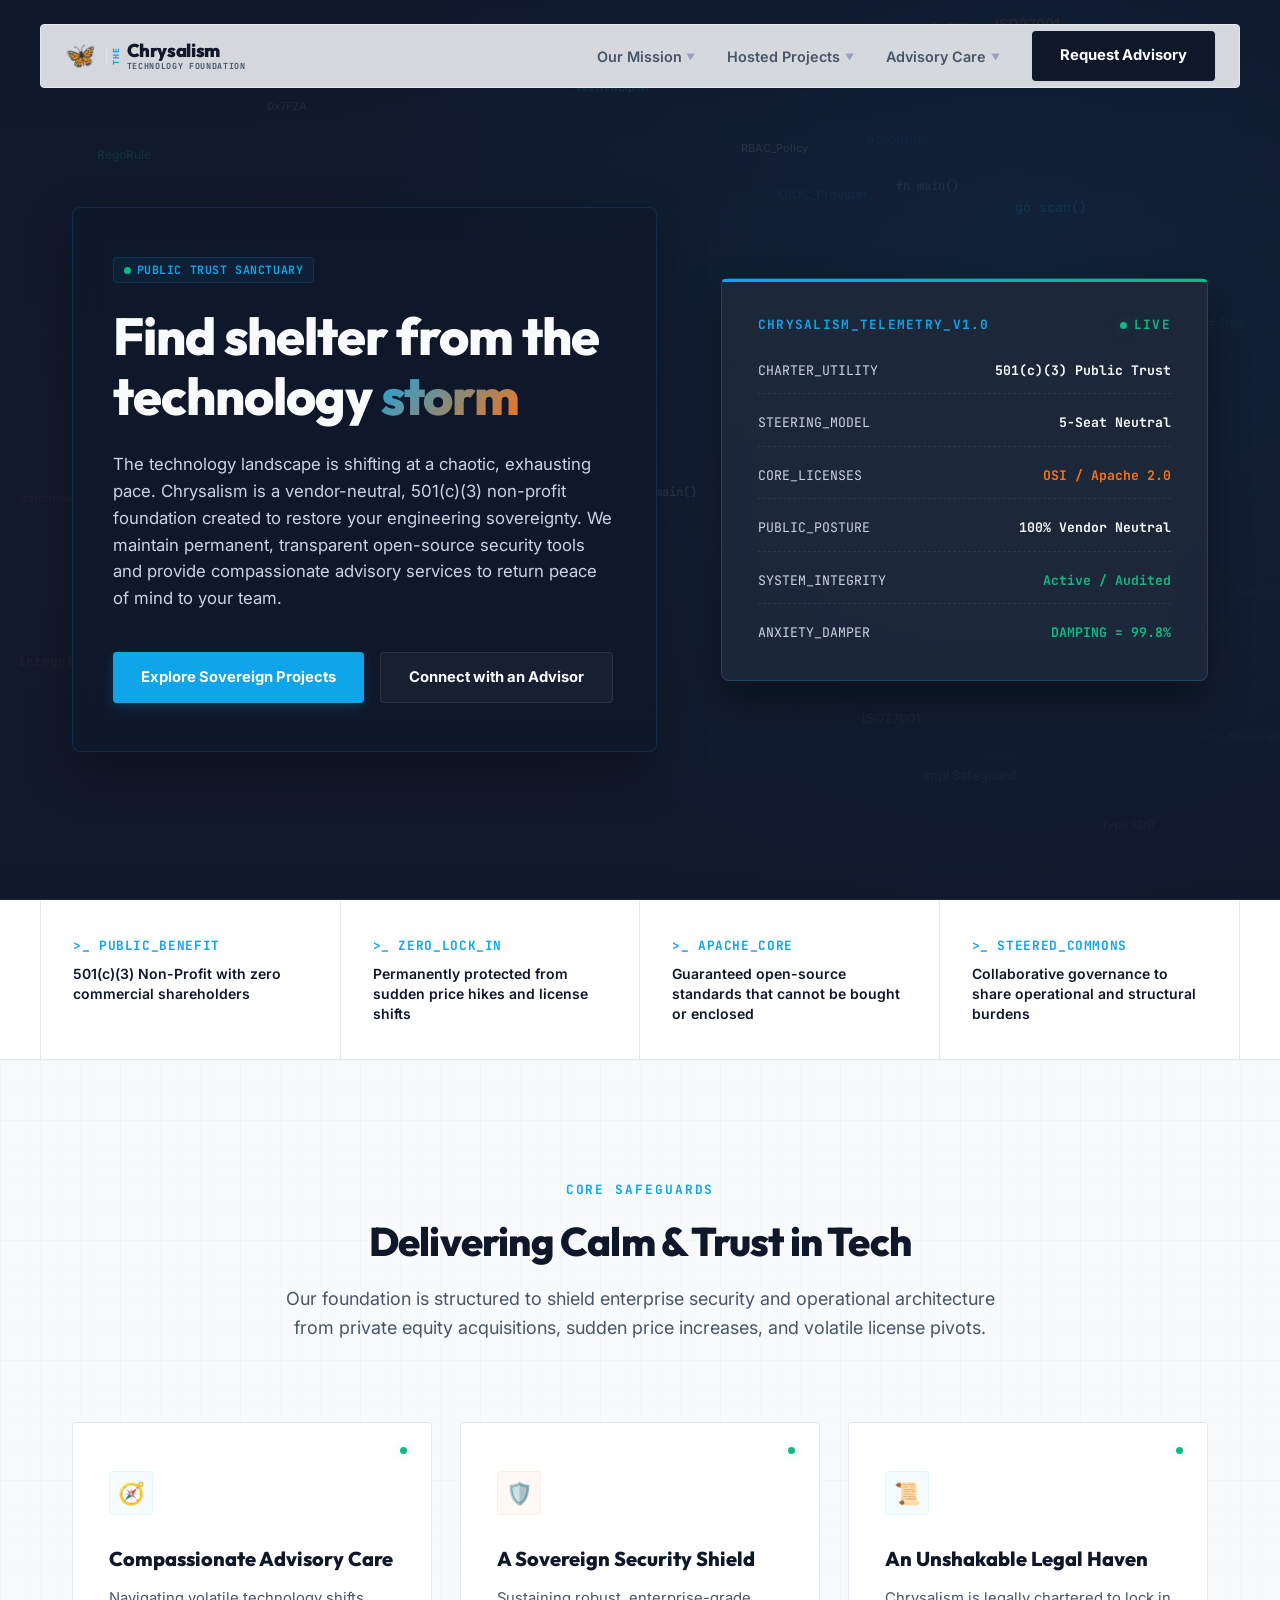
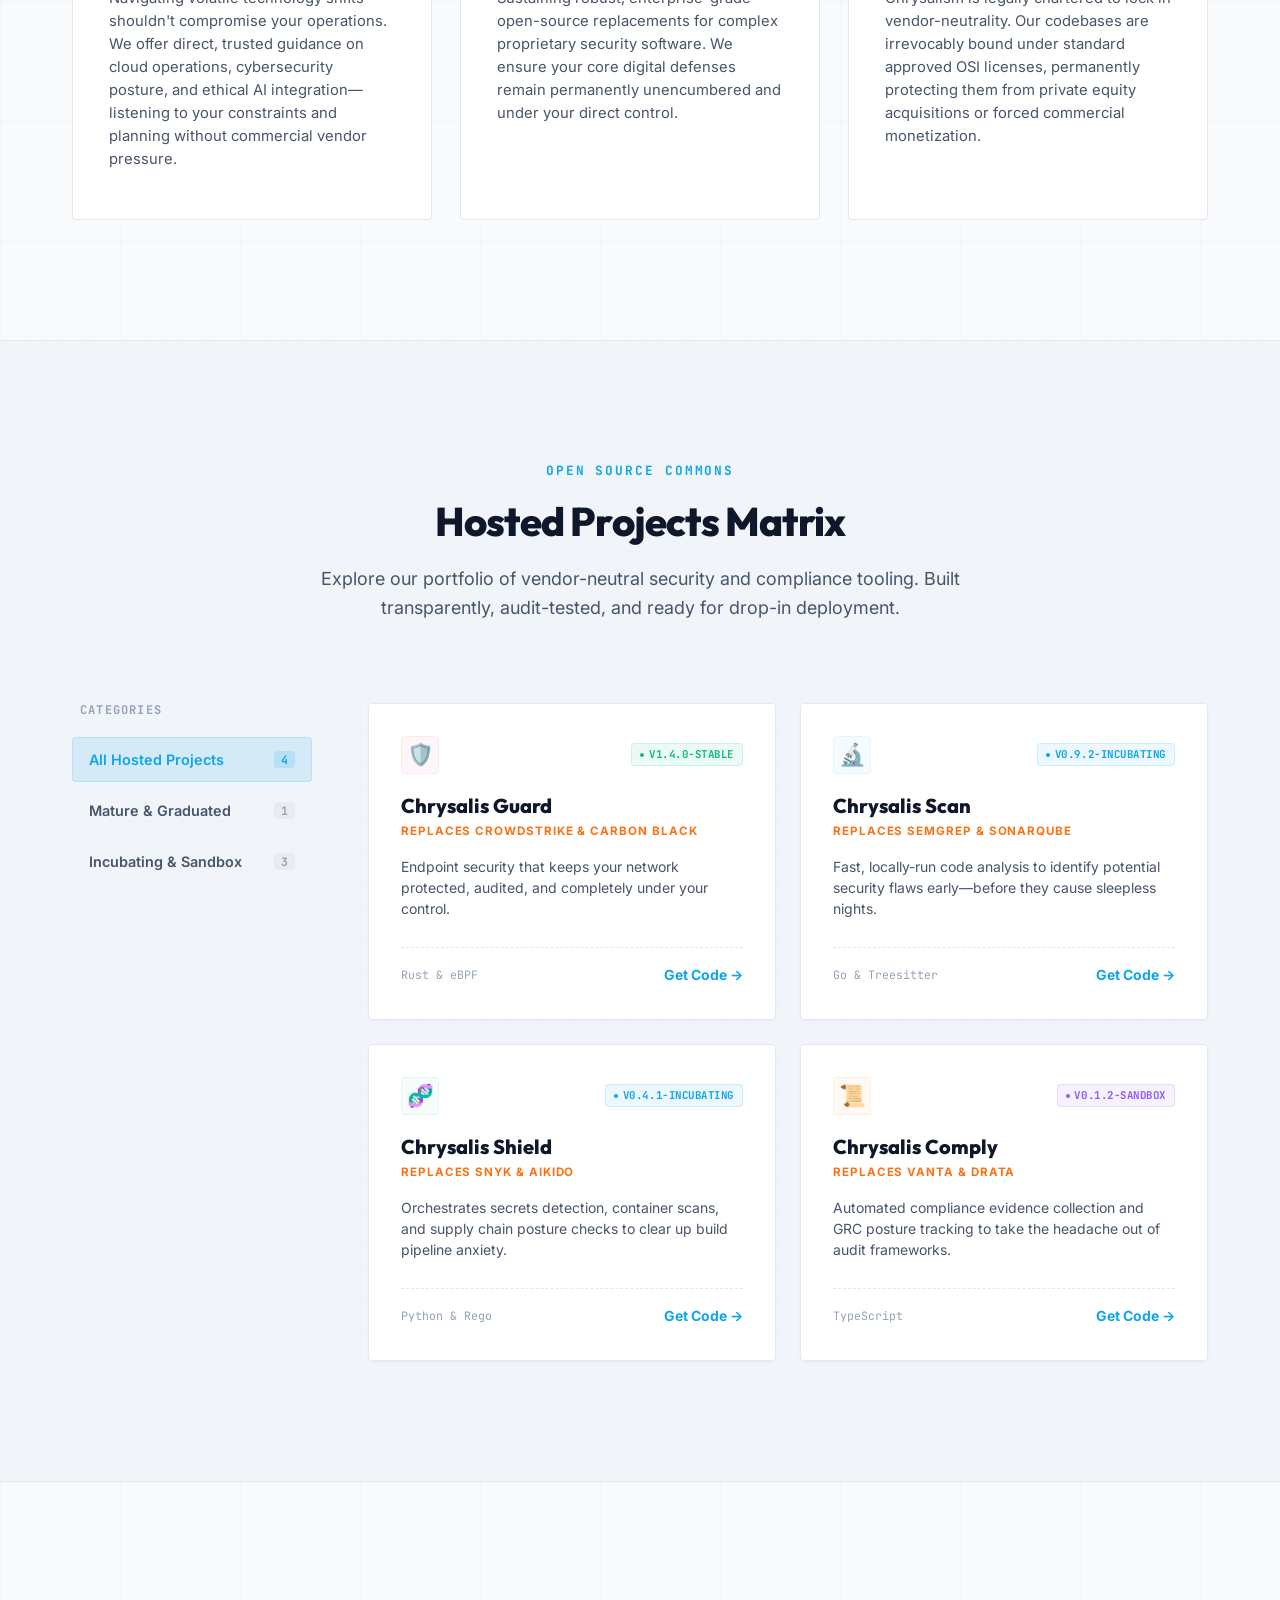
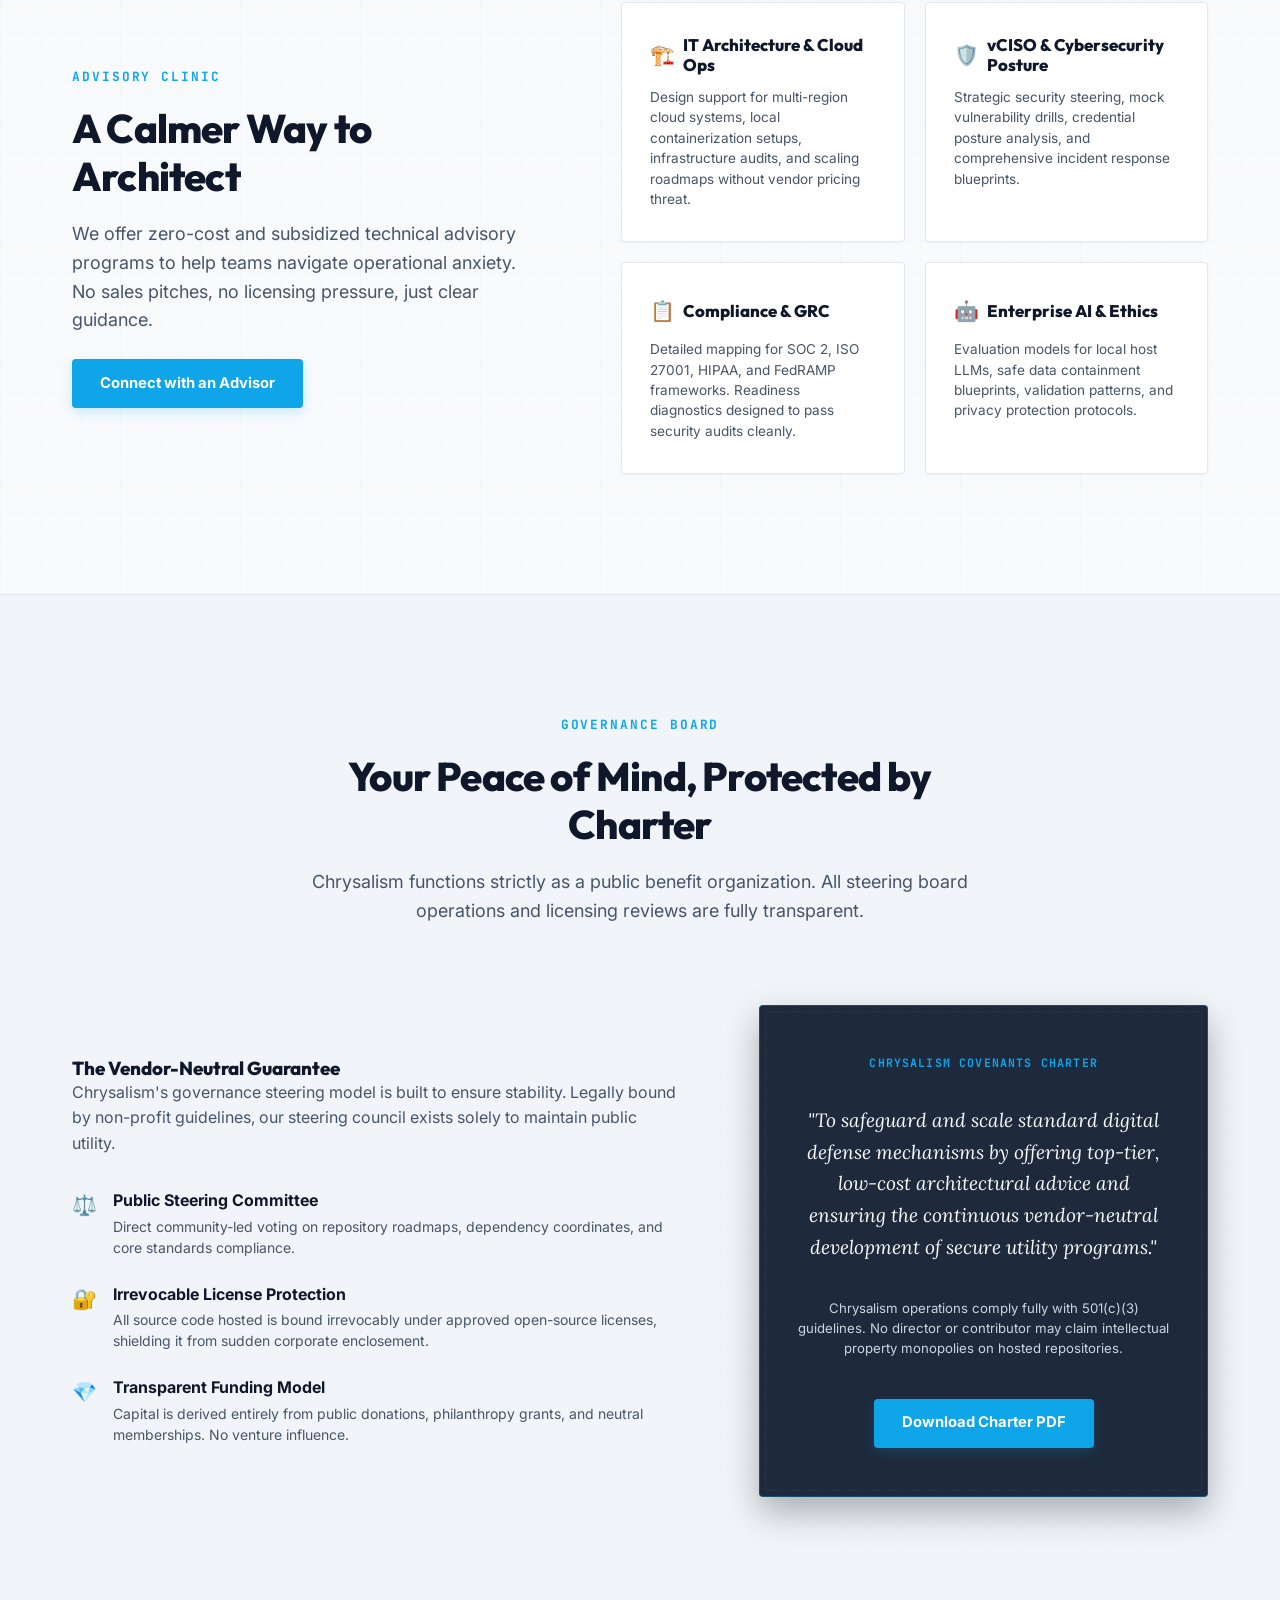
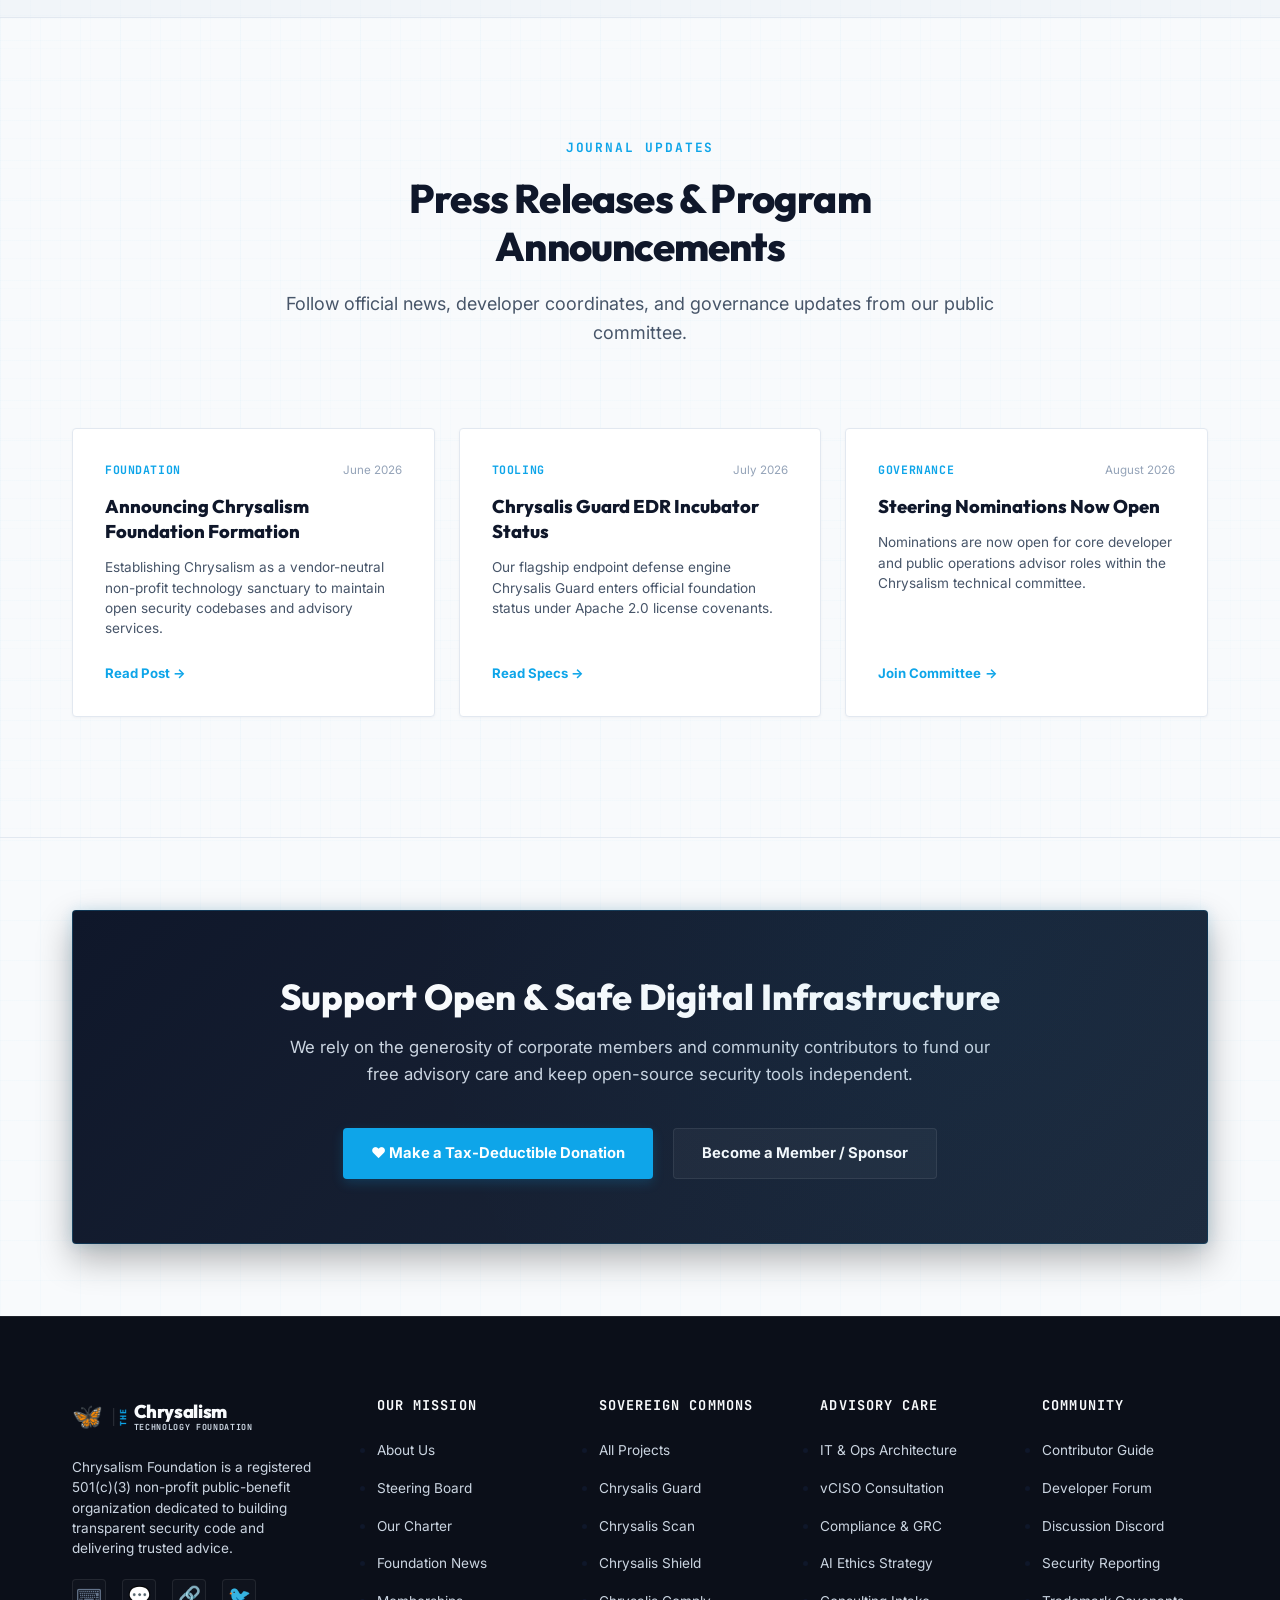
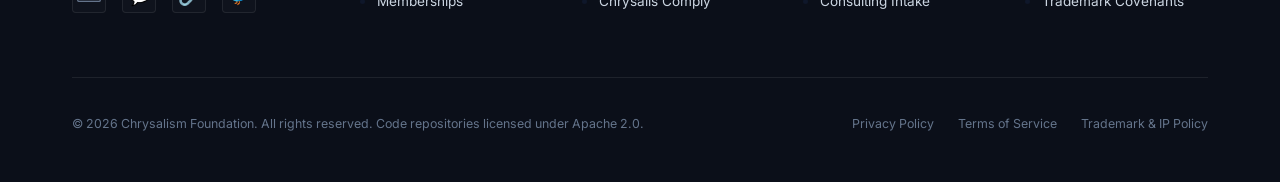
==== commit ec8c707a: "feat: update branding in navigation and footer to display full organization name and subtitle" ====
--- a/index.html
+++ b/index.html
@@ -33,7 +33,13 @@
     <div class="nav-inner">
       <a href="#hero" class="nav-brand" id="nav-brand">
         <span class="brand-icon" aria-hidden="true">🦋</span>
-        chrysalism.org
+        <div class="brand-logo-container">
+          <div class="brand-the">THE</div>
+          <div class="brand-stack">
+            <span class="brand-main">Chrysalism</span>
+            <span class="brand-sub">Technology Foundation</span>
+          </div>
+        </div>
       </a>
 
       <button class="nav-toggle" id="nav-toggle" aria-label="Toggle navigation menu" aria-expanded="false">
@@ -514,7 +520,13 @@
         <div class="footer-brand">
           <a href="#hero" class="nav-brand">
             <span class="brand-icon" aria-hidden="true">🦋</span>
-            chrysalism.org
+            <div class="brand-logo-container">
+              <div class="brand-the">THE</div>
+              <div class="brand-stack">
+                <span class="brand-main">Chrysalism</span>
+                <span class="brand-sub">Technology Foundation</span>
+              </div>
+            </div>
           </a>
           <p>
             Chrysalism Foundation is a registered 501(c)(3) non-profit public-benefit organization dedicated to building transparent security code and delivering trusted advice.
--- a/css/style.css
+++ b/css/style.css
@@ -232,21 +232,82 @@
 .nav-brand {
   display: flex;
   align-items: center;
-  gap: 0.5rem;
-  font-family: var(--font-mono);
-  font-size: 1.35rem;
-  font-weight: 800;
+  gap: 0.625rem;
   color: var(--text-primary);
-  letter-spacing: -0.02em;
+}
+
+.nav-brand:hover {
+  text-decoration: none;
 }
 
 .nav-brand .brand-icon {
-  font-size: 1.5rem;
+  font-size: 1.55rem;
   transition: transform 0.3s ease;
 }
 
 .nav-brand:hover .brand-icon {
   transform: scale(1.1) rotate(-5deg);
+}
+
+.brand-logo-container {
+  display: flex;
+  align-items: center;
+  line-height: 1;
+}
+
+.brand-the {
+  writing-mode: vertical-rl;
+  text-transform: uppercase;
+  font-family: var(--font-mono);
+  font-size: 0.525rem;
+  font-weight: 800;
+  letter-spacing: 0.12em;
+  transform: rotate(180deg);
+  color: var(--cyan-primary);
+  margin-right: 0.4rem;
+  border-right: 1px solid var(--border-color);
+  padding-right: 0.3rem;
+  display: flex;
+  align-items: center;
+  justify-content: center;
+}
+
+.brand-stack {
+  display: flex;
+  flex-direction: column;
+  align-items: flex-start;
+}
+
+.brand-main {
+  font-family: var(--font-heading);
+  font-size: 1.15rem;
+  font-weight: 850;
+  letter-spacing: -0.02em;
+  color: var(--text-primary);
+  line-height: 1.1;
+}
+
+.brand-sub {
+  font-family: var(--font-mono);
+  font-size: 0.525rem;
+  font-weight: 700;
+  text-transform: uppercase;
+  letter-spacing: 0.08em;
+  color: var(--text-secondary);
+  margin-top: 1px;
+}
+
+/* Footer brand adjustments (footer is dark) */
+.main-footer .brand-main {
+  color: var(--text-dark-primary);
+}
+
+.main-footer .brand-sub {
+  color: var(--text-dark-secondary);
+}
+
+.main-footer .brand-the {
+  border-right-color: rgba(255, 255, 255, 0.15);
 }
 
 .nav-links {
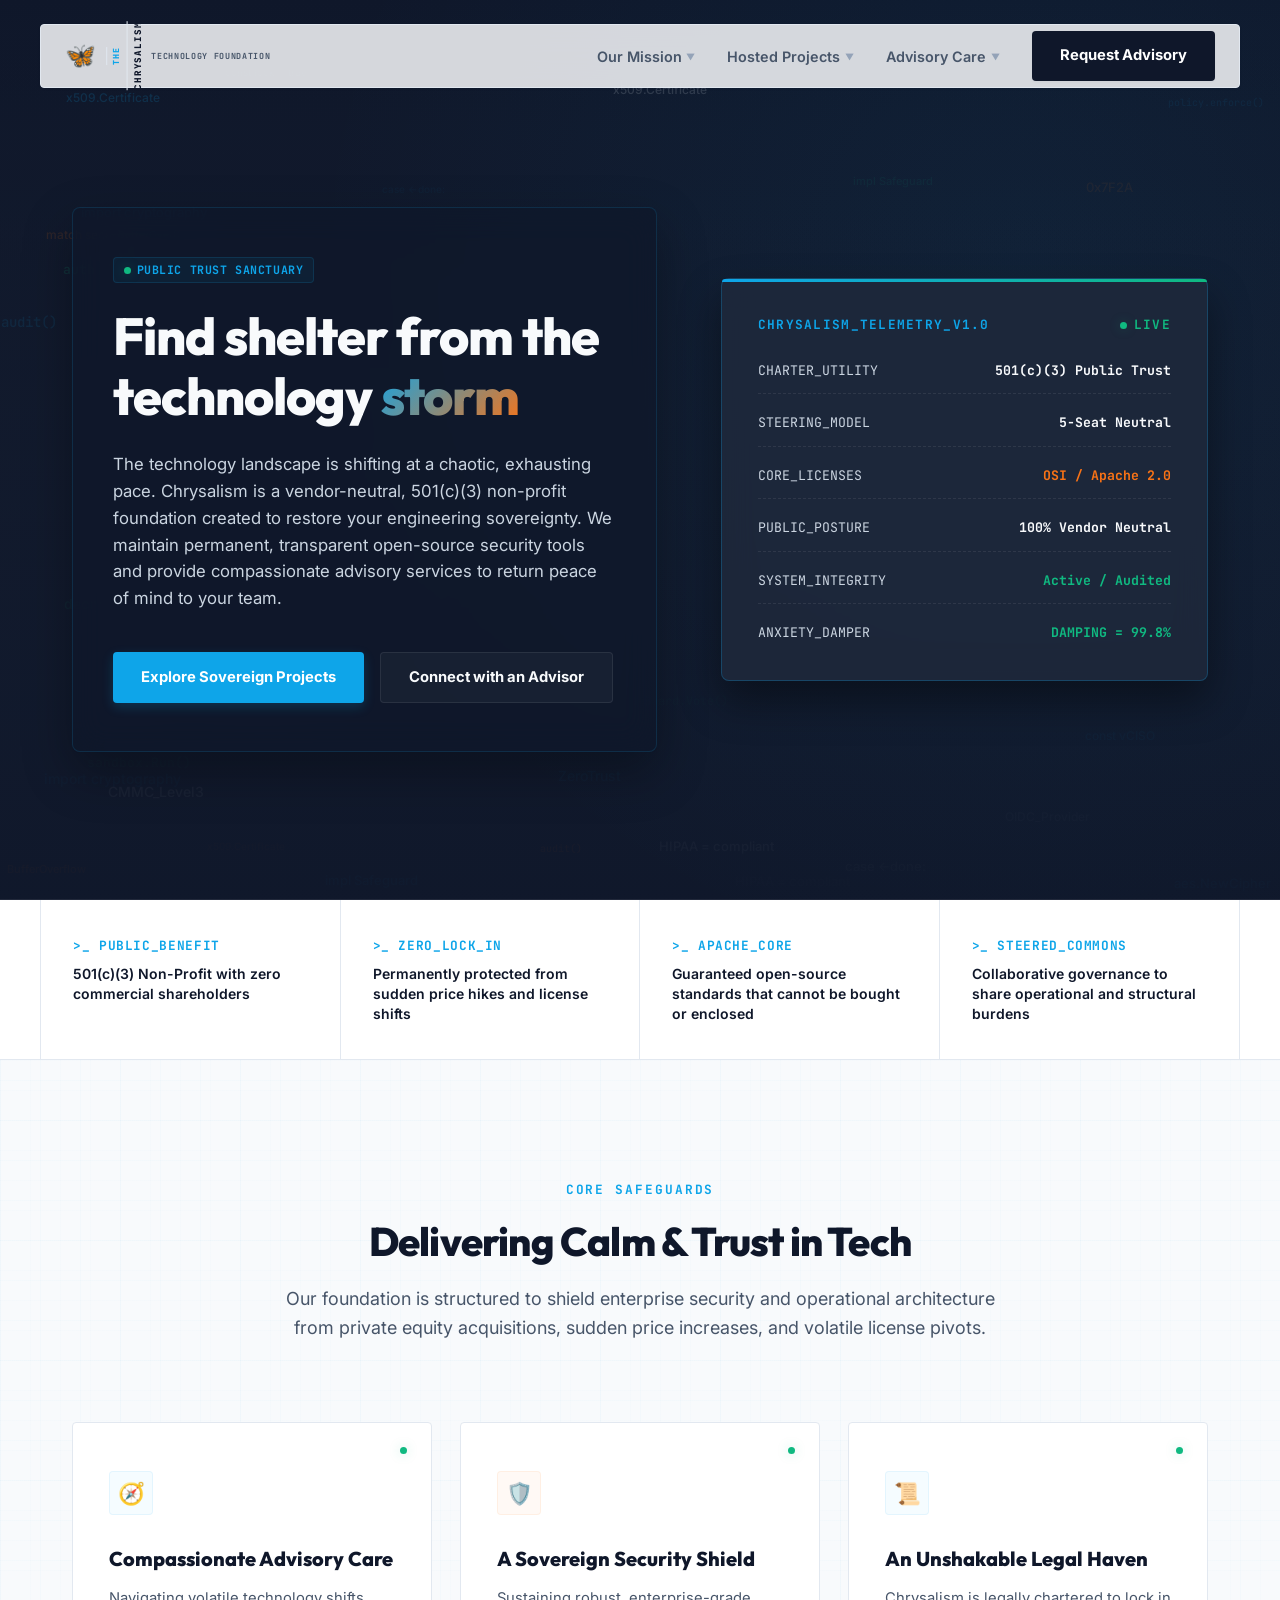
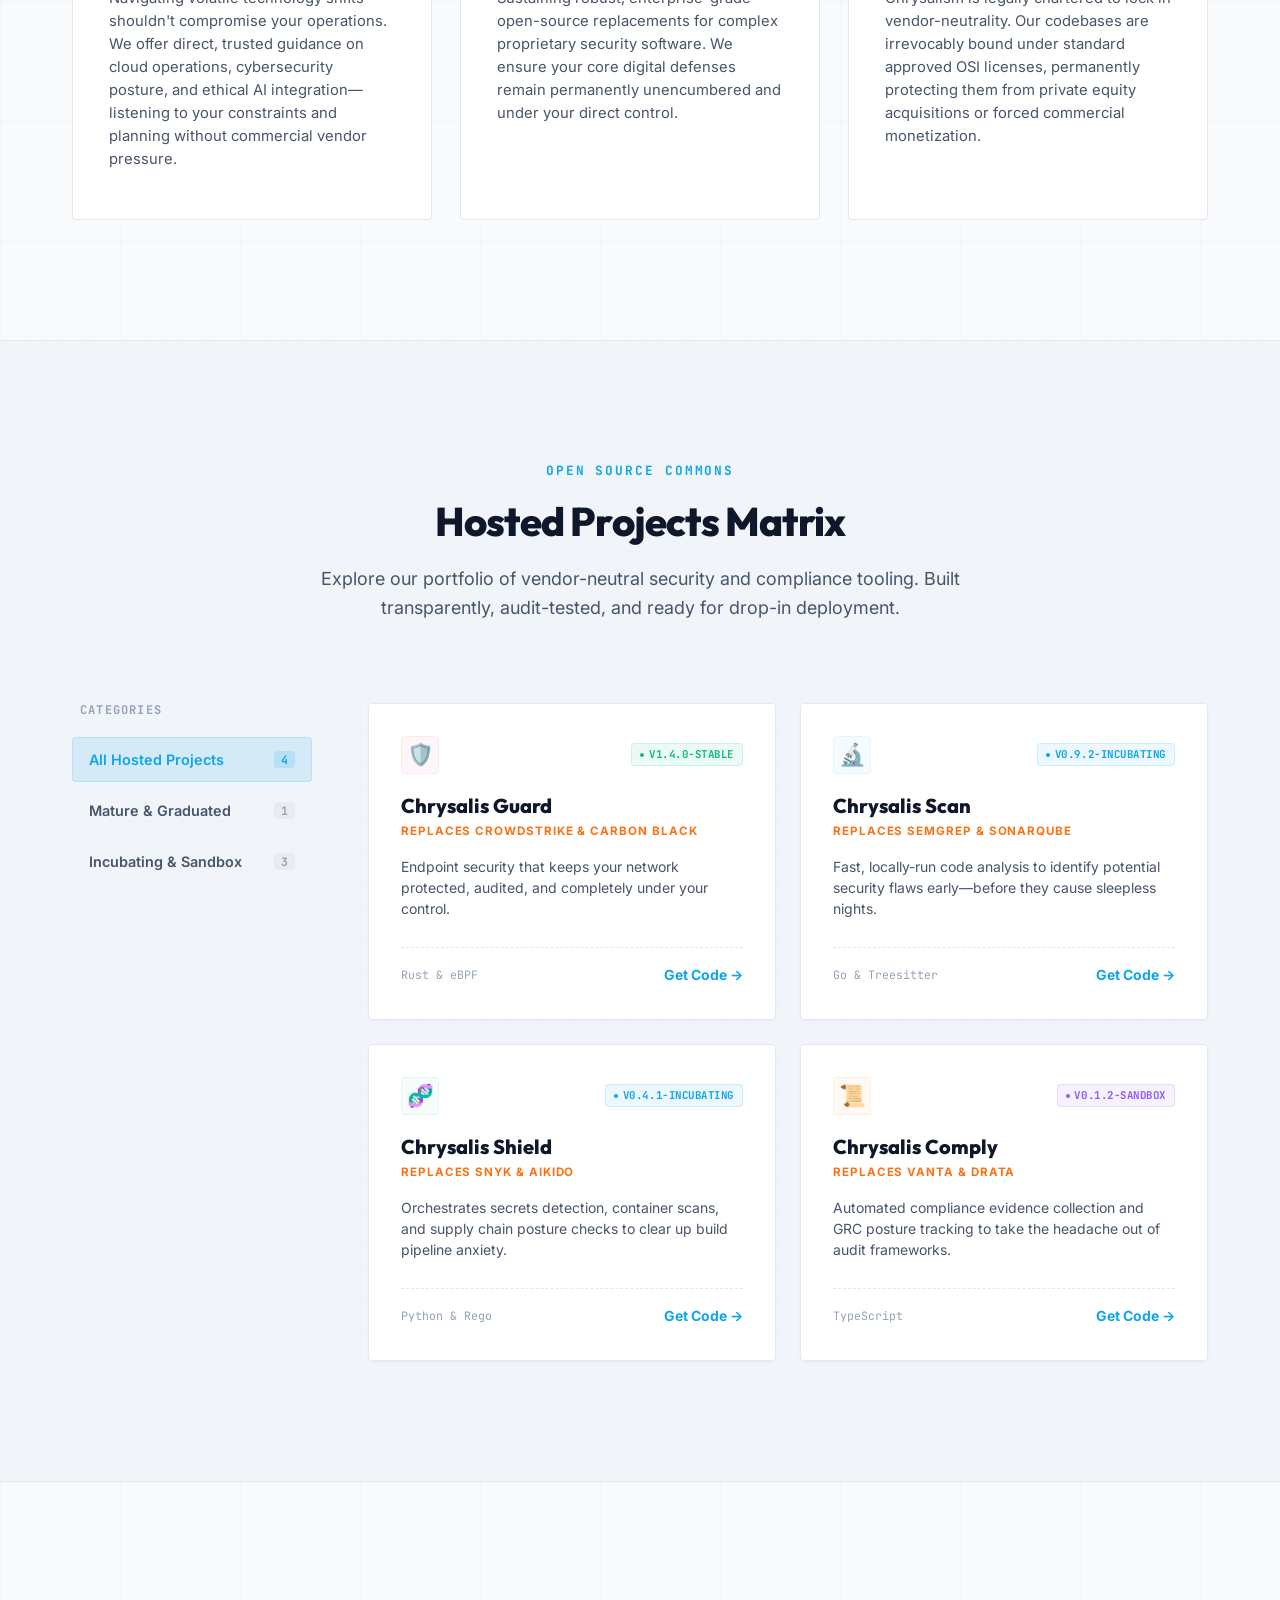
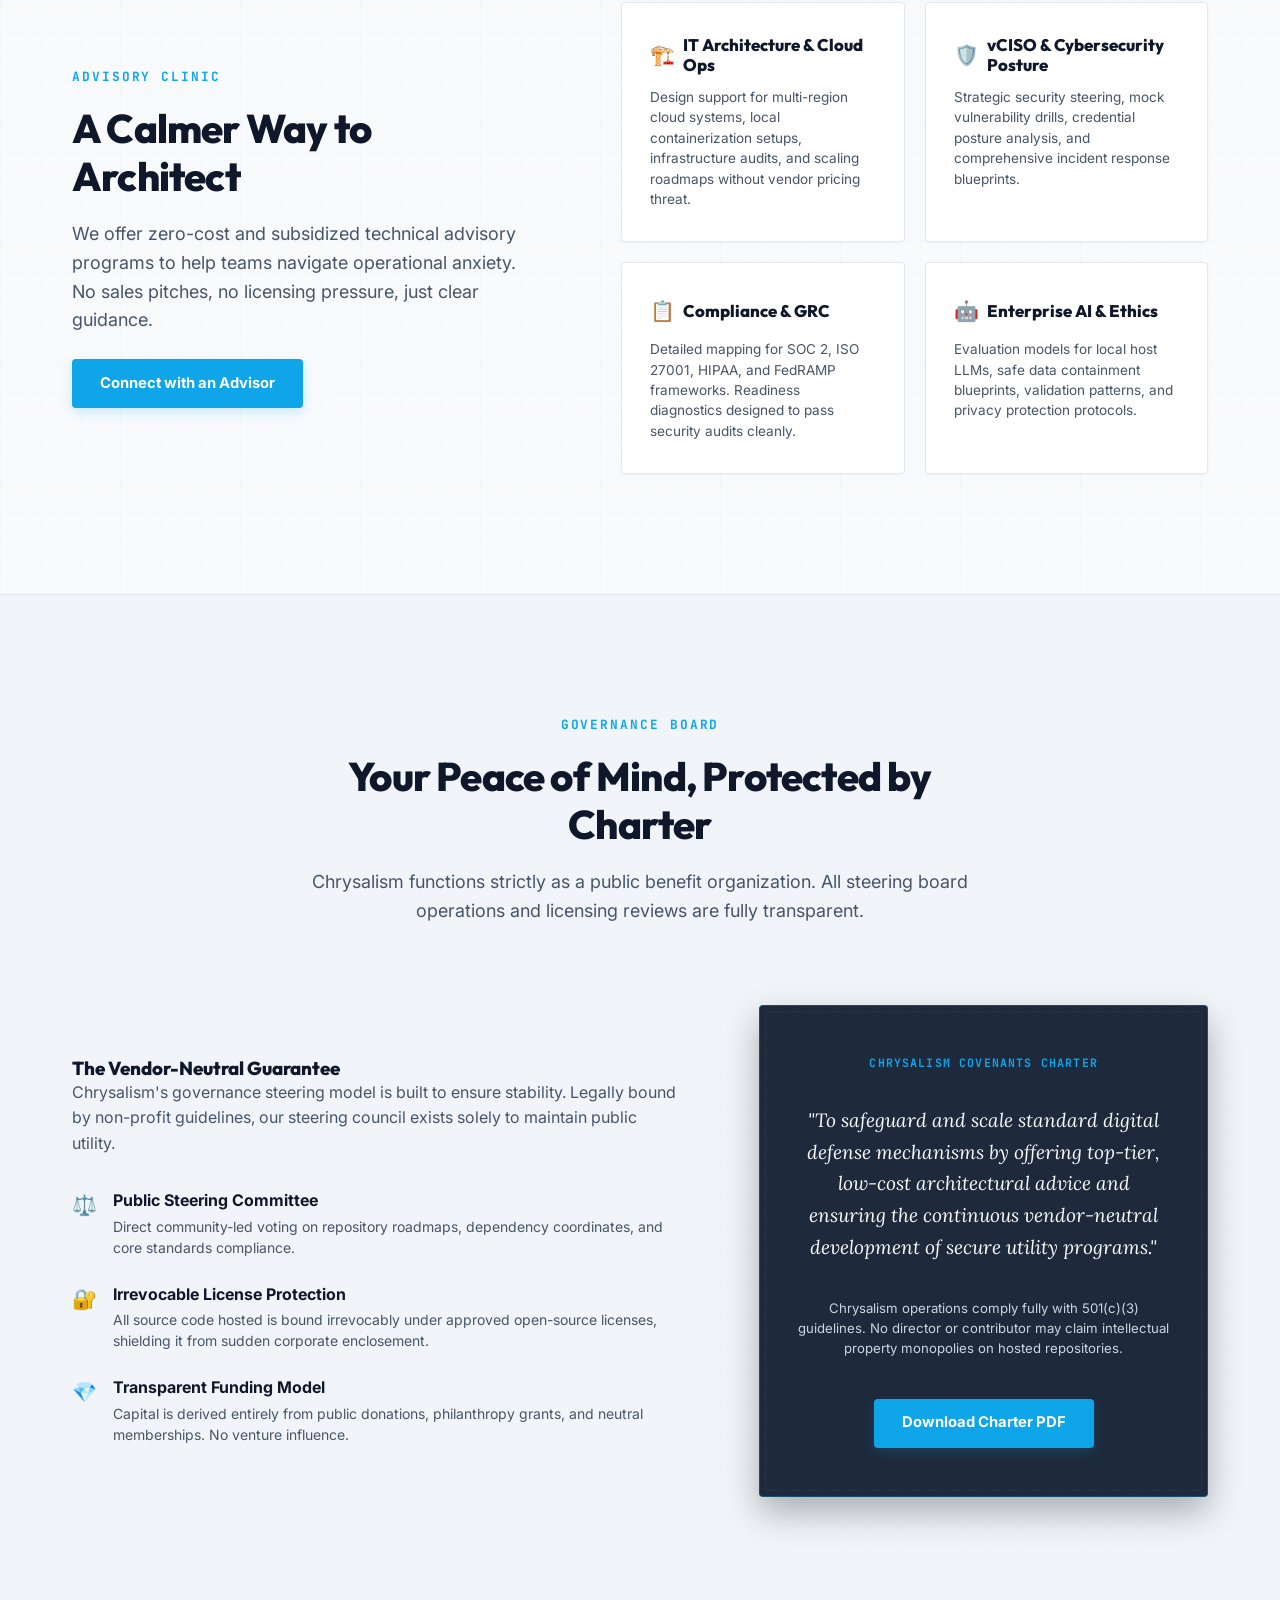
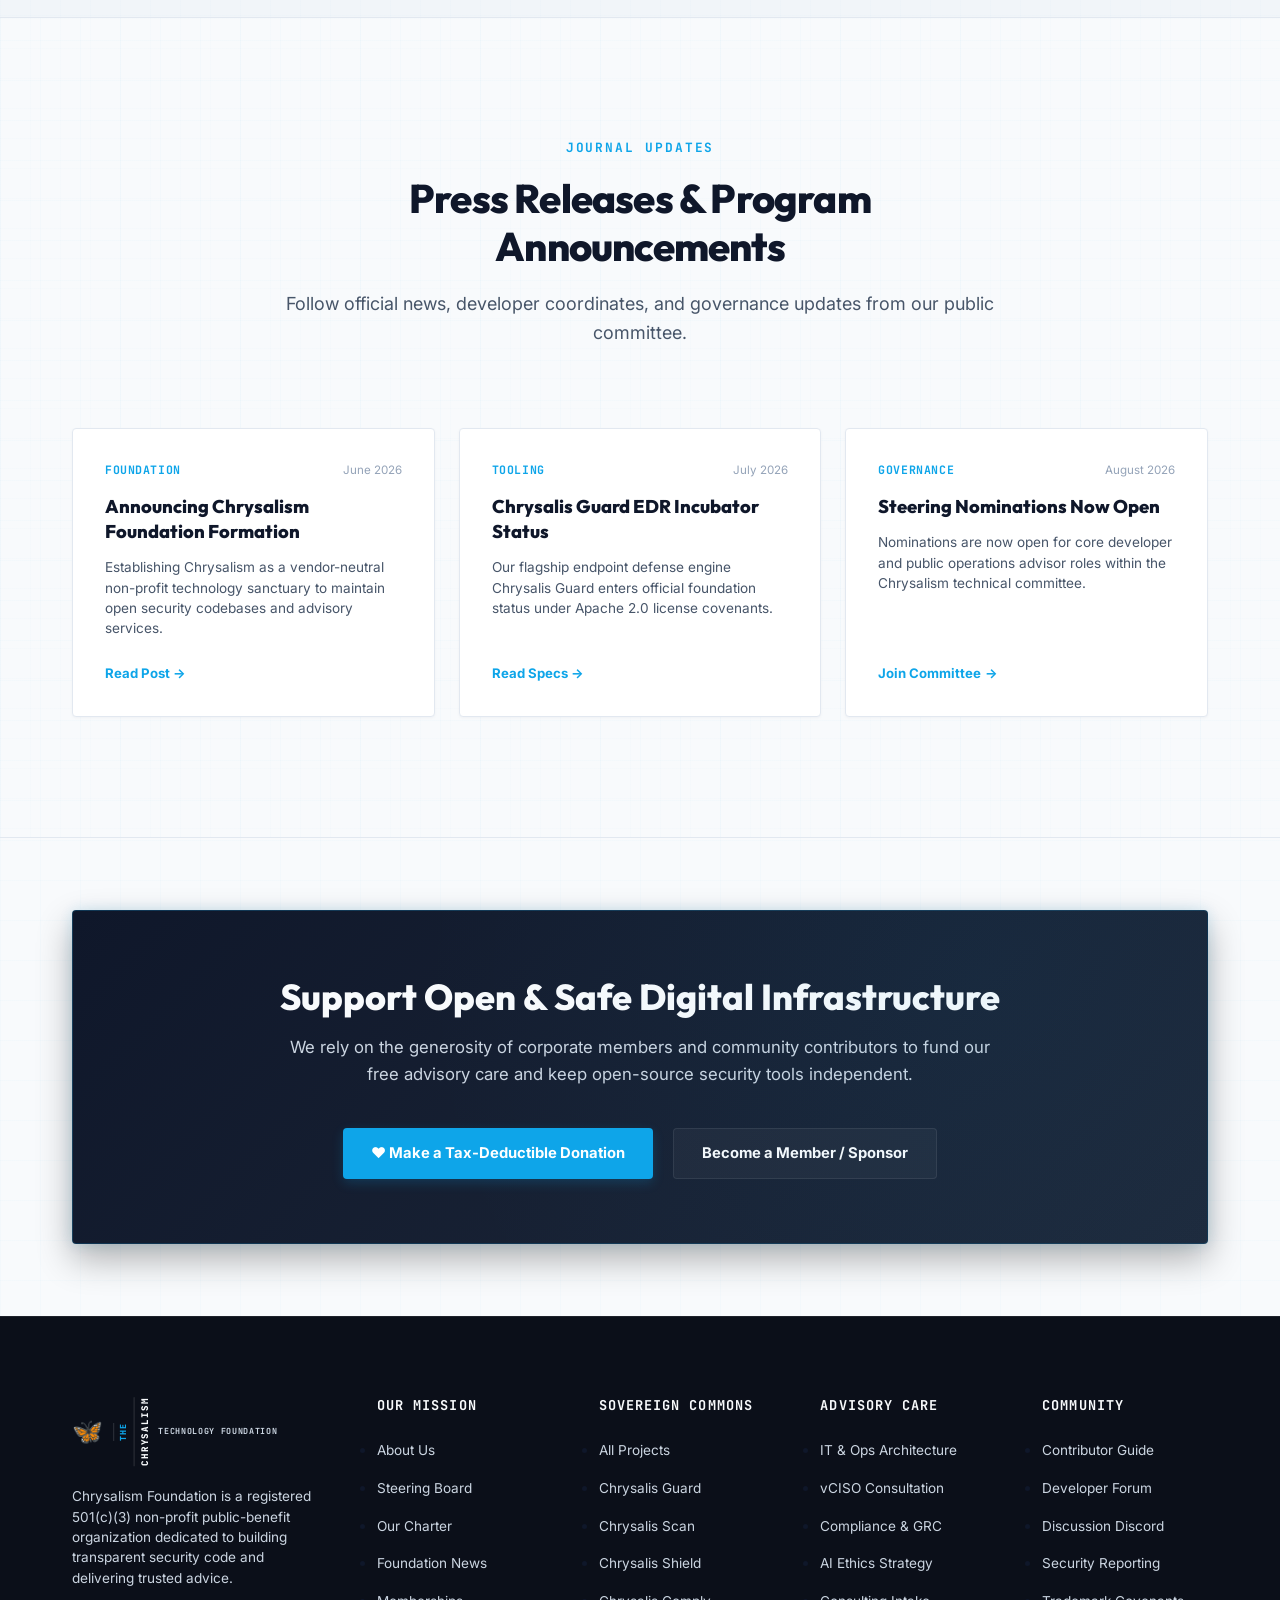
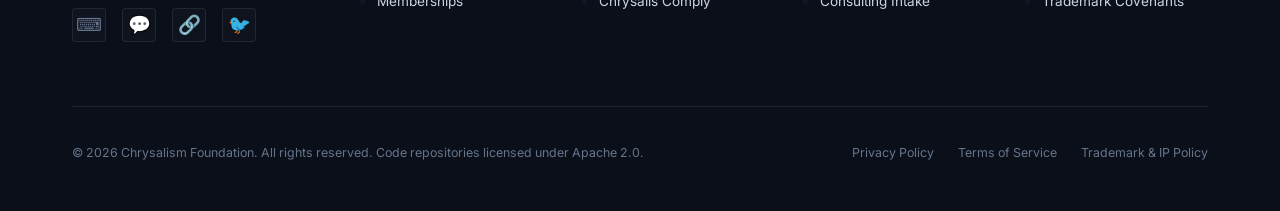
==== commit 6d774054: "feat: implement blueprint theme system with CSS custom properties and responsive navigation layout" ====
--- a/index.html
+++ b/index.html
@@ -35,8 +35,8 @@
         <span class="brand-icon" aria-hidden="true">🦋</span>
         <div class="brand-logo-container">
           <div class="brand-the">THE</div>
+          <div class="brand-chrysalism">Chrysalism</div>
           <div class="brand-stack">
-            <span class="brand-main">Chrysalism</span>
             <span class="brand-sub">Technology Foundation</span>
           </div>
         </div>
@@ -522,8 +522,8 @@
             <span class="brand-icon" aria-hidden="true">🦋</span>
             <div class="brand-logo-container">
               <div class="brand-the">THE</div>
+              <div class="brand-chrysalism">Chrysalism</div>
               <div class="brand-stack">
-                <span class="brand-main">Chrysalism</span>
                 <span class="brand-sub">Technology Foundation</span>
               </div>
             </div>
--- a/css/style.css
+++ b/css/style.css
@@ -272,19 +272,27 @@
   justify-content: center;
 }
 
+.brand-chrysalism {
+  writing-mode: vertical-rl;
+  text-transform: uppercase;
+  font-family: var(--font-mono);
+  font-size: 0.575rem;
+  font-weight: 800;
+  letter-spacing: 0.1em;
+  transform: rotate(180deg);
+  color: var(--text-primary);
+  margin-right: 0.5rem;
+  border-right: 1px solid var(--border-color);
+  padding-right: 0.4rem;
+  display: flex;
+  align-items: center;
+  justify-content: center;
+}
+
 .brand-stack {
   display: flex;
   flex-direction: column;
   align-items: flex-start;
-}
-
-.brand-main {
-  font-family: var(--font-heading);
-  font-size: 1.15rem;
-  font-weight: 850;
-  letter-spacing: -0.02em;
-  color: var(--text-primary);
-  line-height: 1.1;
 }
 
 .brand-sub {
@@ -294,11 +302,10 @@
   text-transform: uppercase;
   letter-spacing: 0.08em;
   color: var(--text-secondary);
-  margin-top: 1px;
-}
-
-/* Footer brand adjustments (footer is dark) */
-.main-footer .brand-main {
+}
+
+/* Footer overrides (dark theme base) */
+.main-footer .brand-chrysalism {
   color: var(--text-dark-primary);
 }
 
@@ -306,7 +313,8 @@
   color: var(--text-dark-secondary);
 }
 
-.main-footer .brand-the {
+.main-footer .brand-the,
+.main-footer .brand-chrysalism {
   border-right-color: rgba(255, 255, 255, 0.15);
 }
 
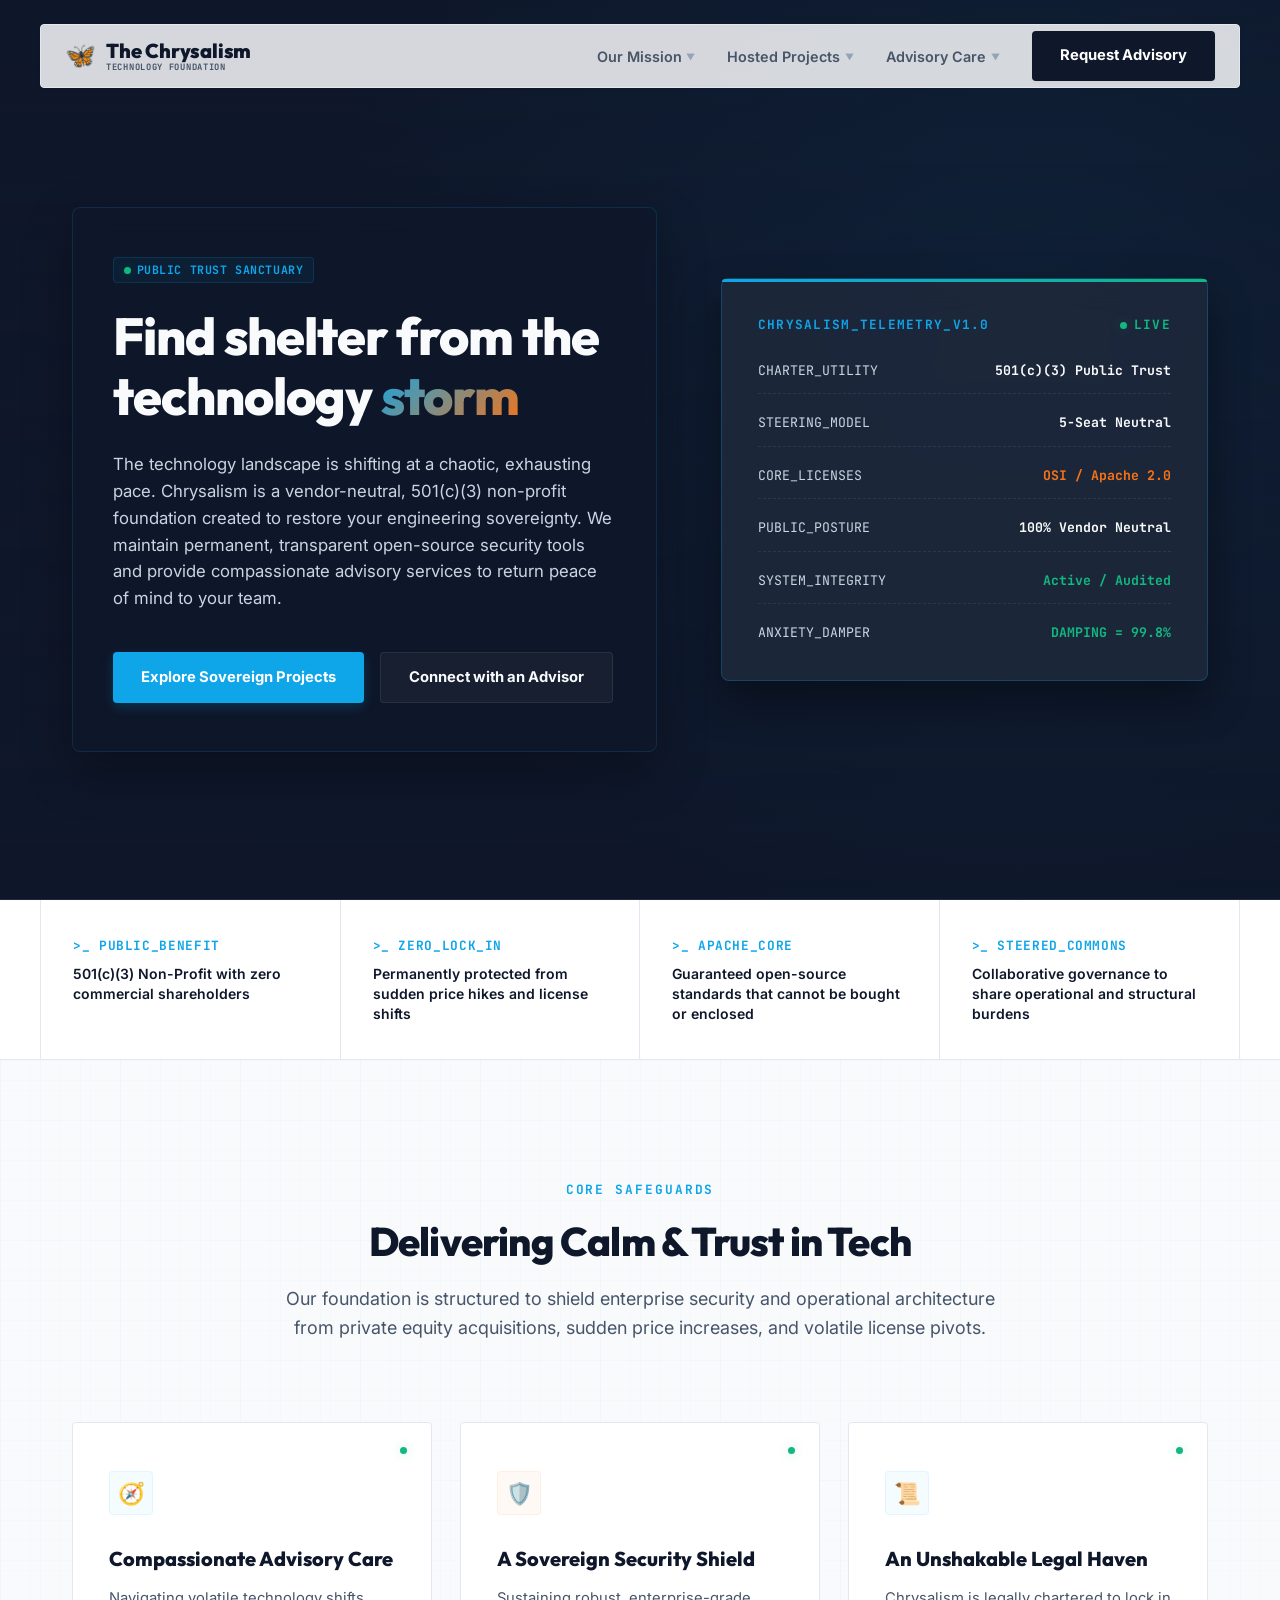
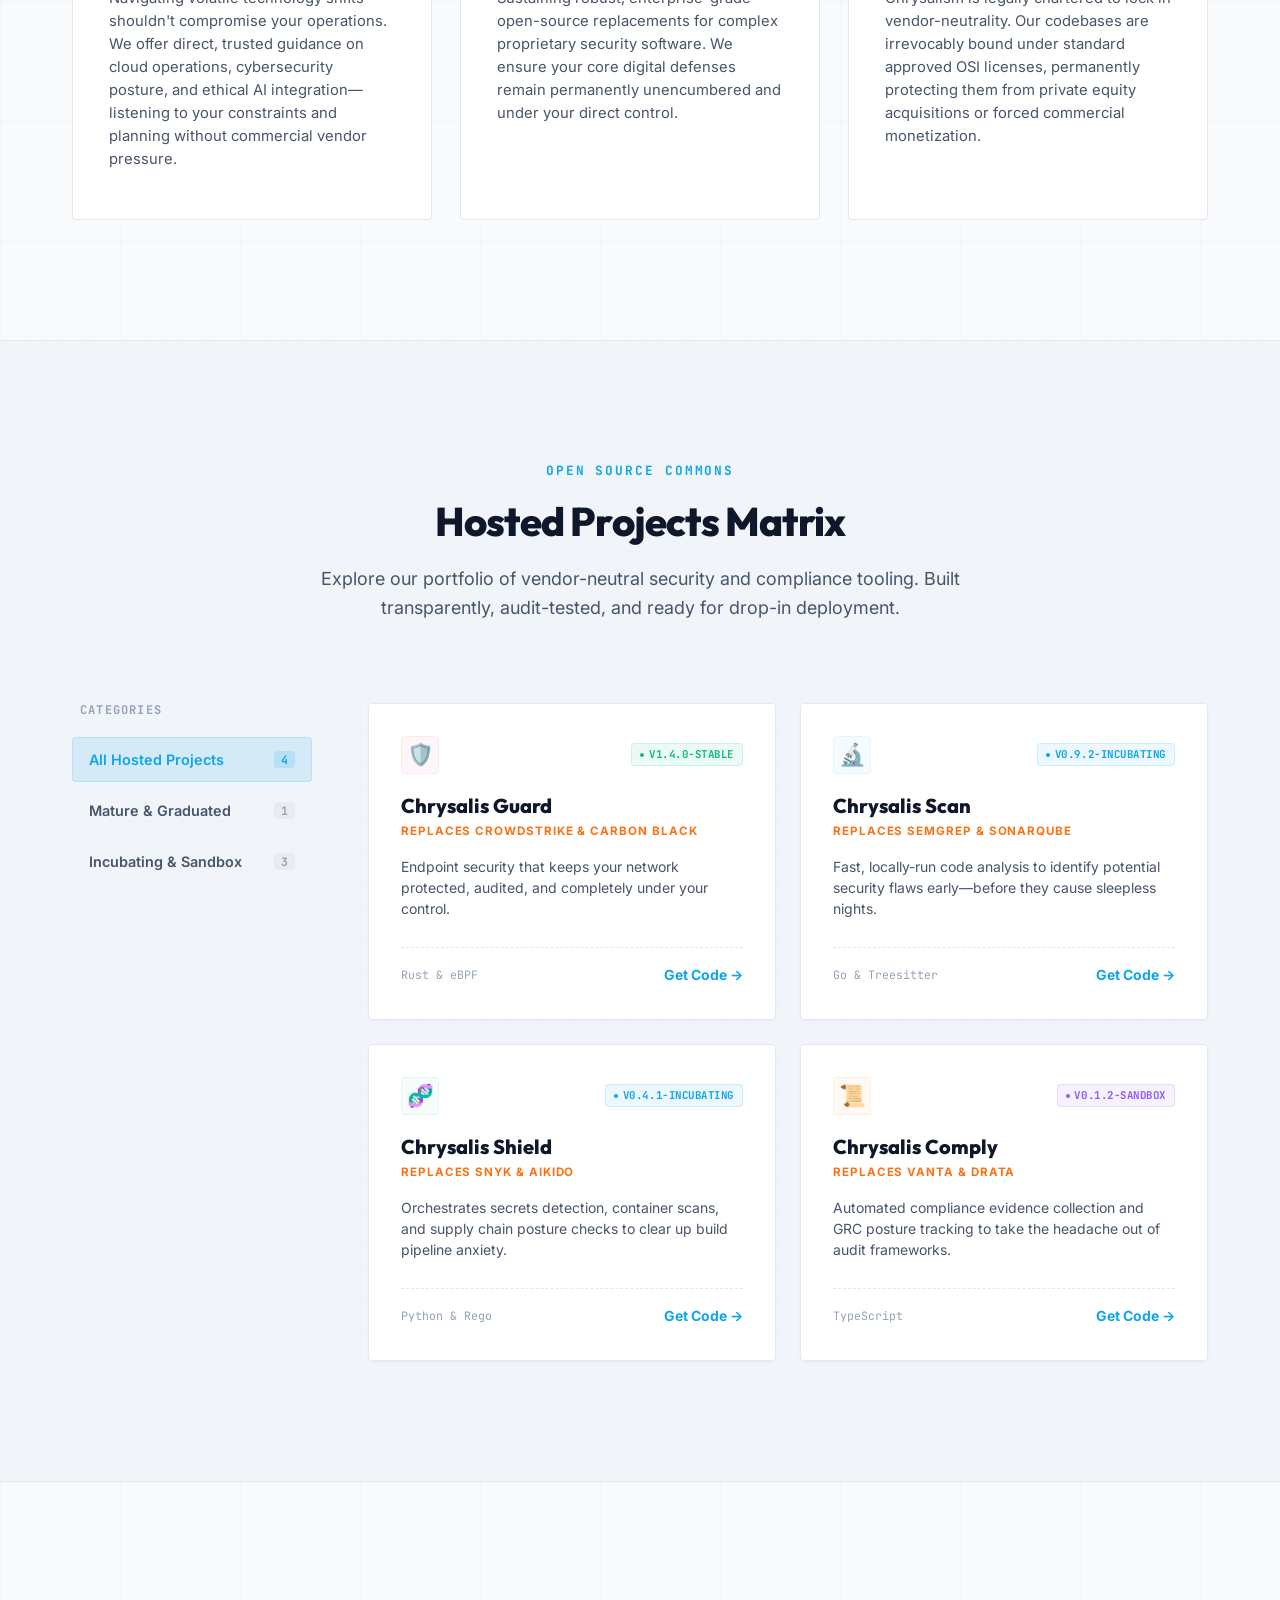
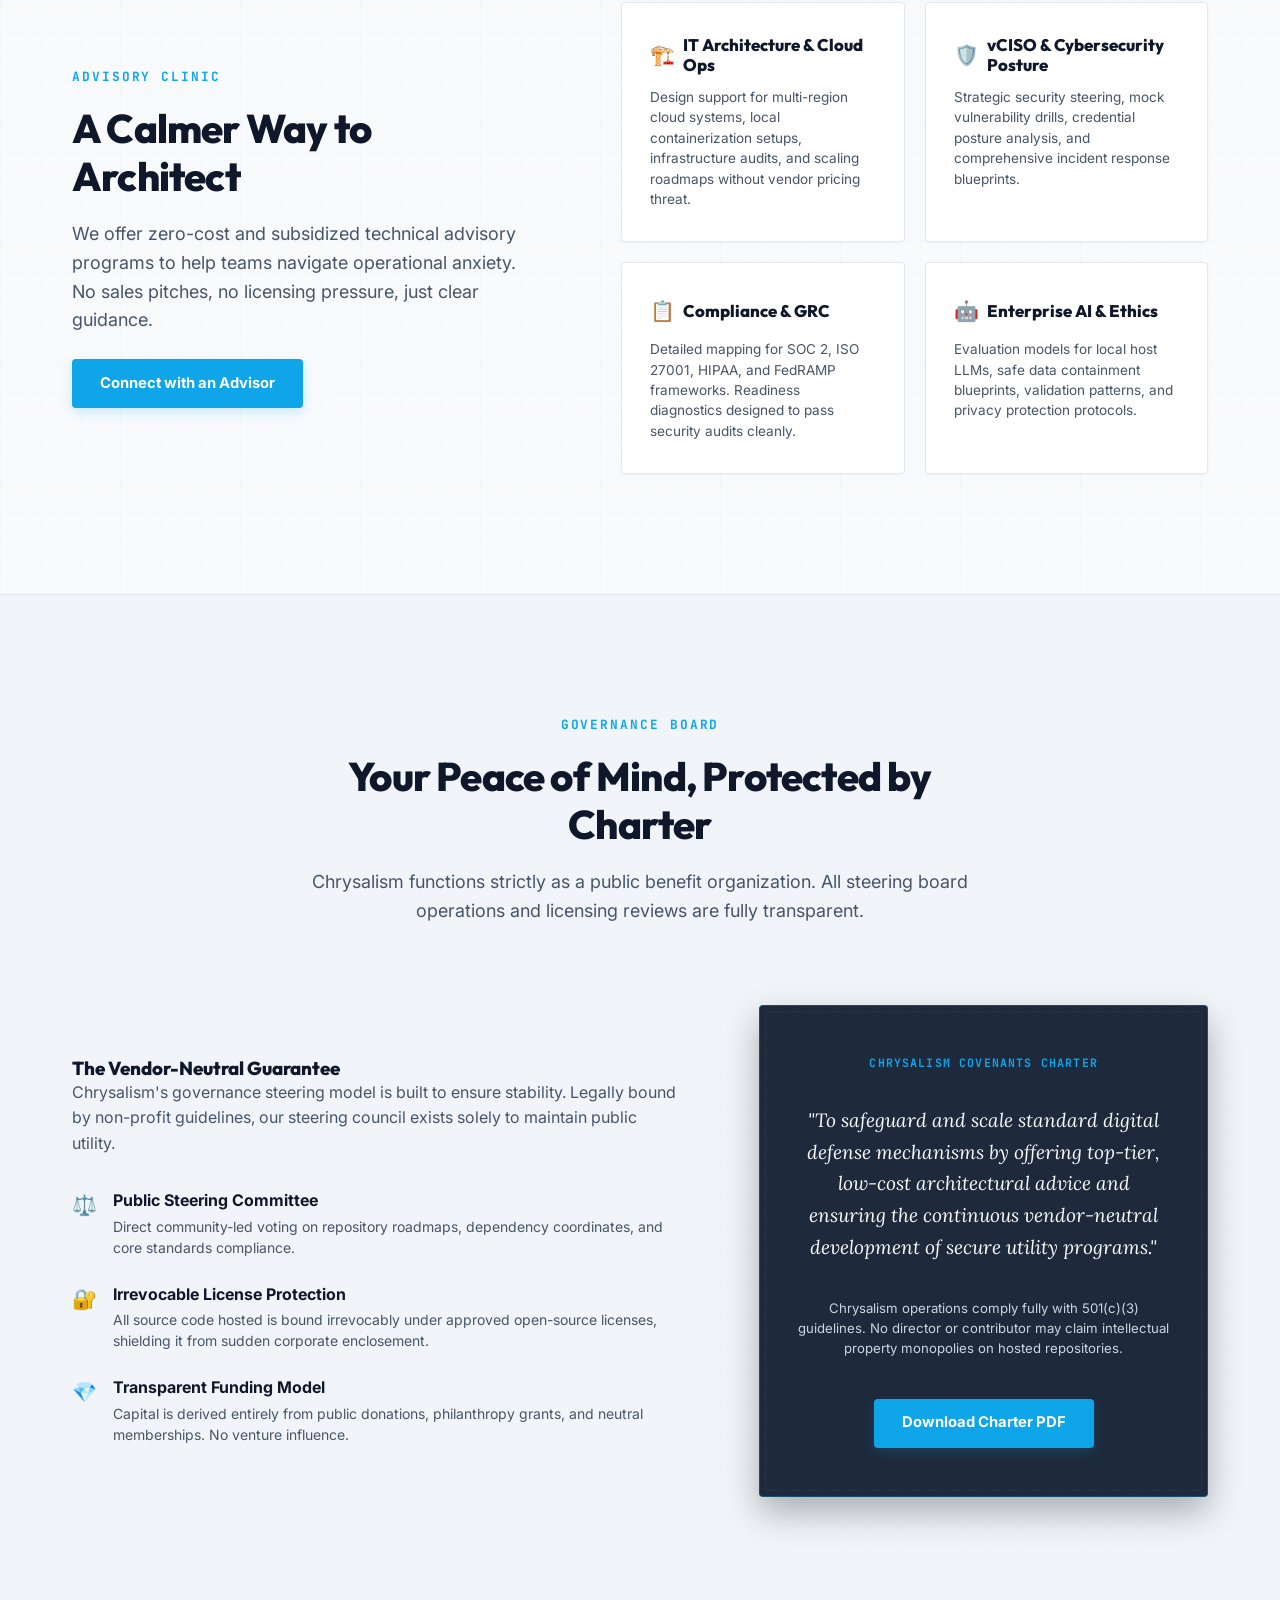
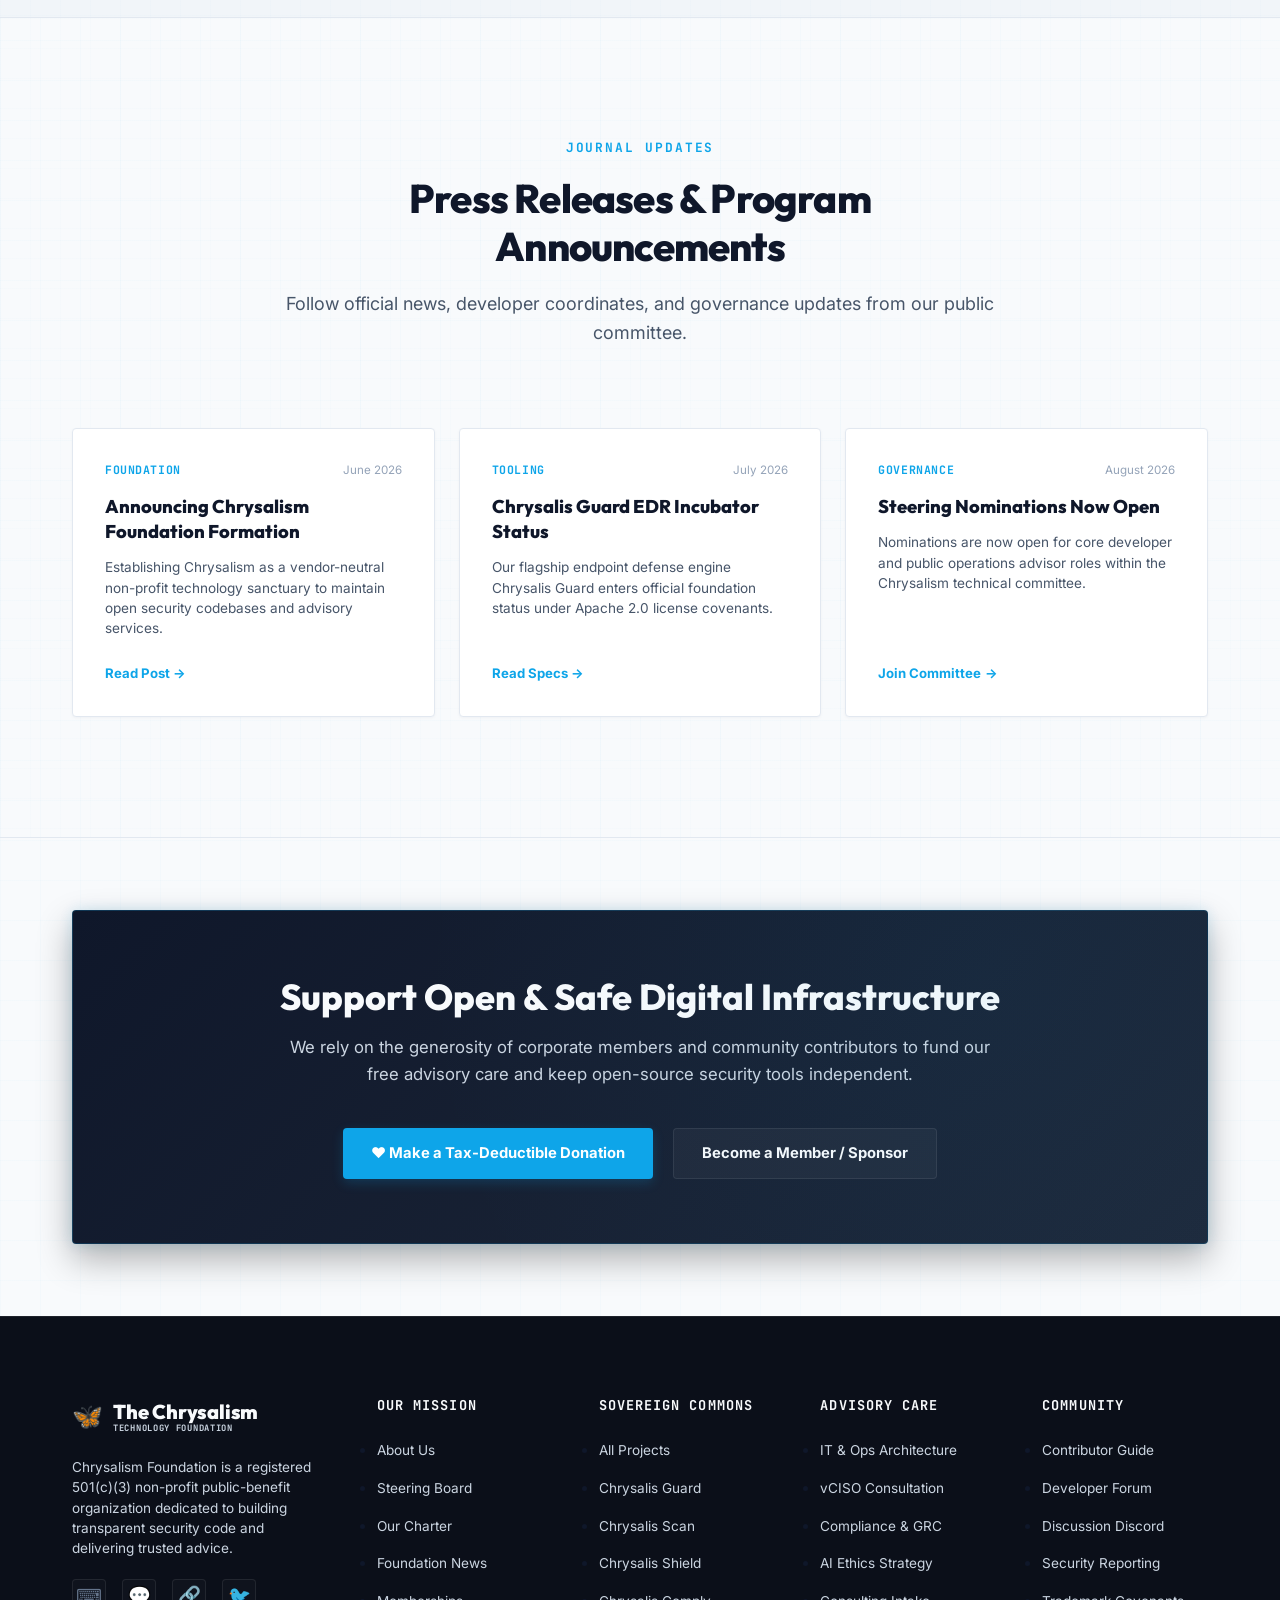
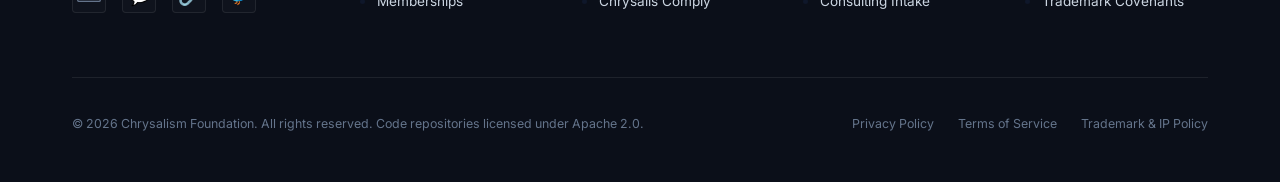
==== commit 029b13ce: "feat: implement hero canvas code rain, navigation controls, and project card filtering" ====
--- a/index.html
+++ b/index.html
@@ -34,11 +34,8 @@
       <a href="#hero" class="nav-brand" id="nav-brand">
         <span class="brand-icon" aria-hidden="true">🦋</span>
         <div class="brand-logo-container">
-          <div class="brand-the">THE</div>
-          <div class="brand-chrysalism">Chrysalism</div>
-          <div class="brand-stack">
-            <span class="brand-sub">Technology Foundation</span>
-          </div>
+          <span class="brand-main">The Chrysalism</span>
+          <span class="brand-sub">Technology Foundation</span>
         </div>
       </a>
 
@@ -521,11 +518,8 @@
           <a href="#hero" class="nav-brand">
             <span class="brand-icon" aria-hidden="true">🦋</span>
             <div class="brand-logo-container">
-              <div class="brand-the">THE</div>
-              <div class="brand-chrysalism">Chrysalism</div>
-              <div class="brand-stack">
-                <span class="brand-sub">Technology Foundation</span>
-              </div>
+              <span class="brand-main">The Chrysalism</span>
+              <span class="brand-sub">Technology Foundation</span>
             </div>
           </a>
           <p>
--- a/css/style.css
+++ b/css/style.css
@@ -251,53 +251,22 @@
 
 .brand-logo-container {
   display: flex;
-  align-items: center;
-  line-height: 1;
-}
-
-.brand-the {
-  writing-mode: vertical-rl;
-  text-transform: uppercase;
-  font-family: var(--font-mono);
-  font-size: 0.525rem;
-  font-weight: 800;
-  letter-spacing: 0.12em;
-  transform: rotate(180deg);
-  color: var(--cyan-primary);
-  margin-right: 0.4rem;
-  border-right: 1px solid var(--border-color);
-  padding-right: 0.3rem;
-  display: flex;
-  align-items: center;
-  justify-content: center;
-}
-
-.brand-chrysalism {
-  writing-mode: vertical-rl;
-  text-transform: uppercase;
-  font-family: var(--font-mono);
-  font-size: 0.575rem;
-  font-weight: 800;
-  letter-spacing: 0.1em;
-  transform: rotate(180deg);
-  color: var(--text-primary);
-  margin-right: 0.5rem;
-  border-right: 1px solid var(--border-color);
-  padding-right: 0.4rem;
-  display: flex;
-  align-items: center;
-  justify-content: center;
-}
-
-.brand-stack {
-  display: flex;
   flex-direction: column;
   align-items: flex-start;
+  line-height: 1.15;
+}
+
+.brand-main {
+  font-family: var(--font-heading);
+  font-size: 1.25rem;
+  font-weight: 850;
+  letter-spacing: -0.01em;
+  color: var(--text-primary);
 }
 
 .brand-sub {
   font-family: var(--font-mono);
-  font-size: 0.525rem;
+  font-size: 0.55rem;
   font-weight: 700;
   text-transform: uppercase;
   letter-spacing: 0.08em;
@@ -305,17 +274,12 @@
 }
 
 /* Footer overrides (dark theme base) */
-.main-footer .brand-chrysalism {
+.main-footer .brand-main {
   color: var(--text-dark-primary);
 }
 
 .main-footer .brand-sub {
   color: var(--text-dark-secondary);
-}
-
-.main-footer .brand-the,
-.main-footer .brand-chrysalism {
-  border-right-color: rgba(255, 255, 255, 0.15);
 }
 
 .nav-links {
